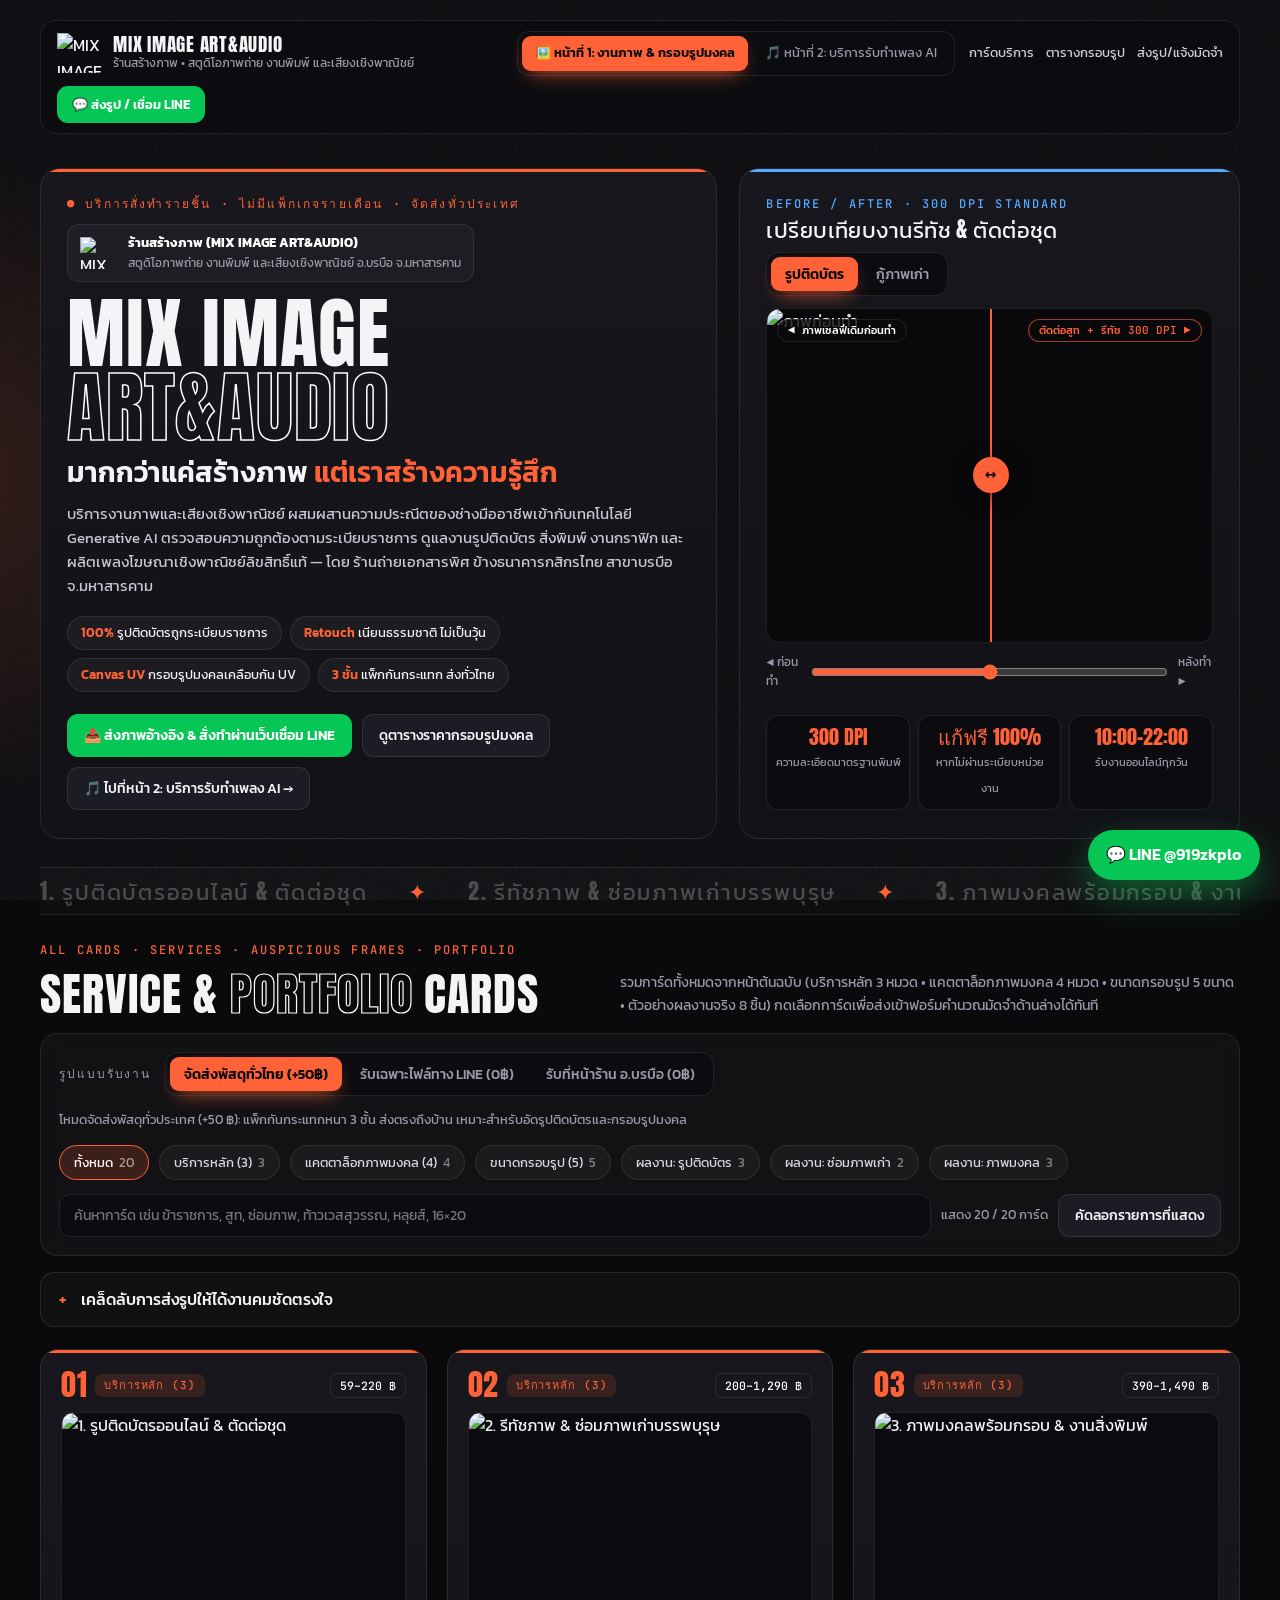
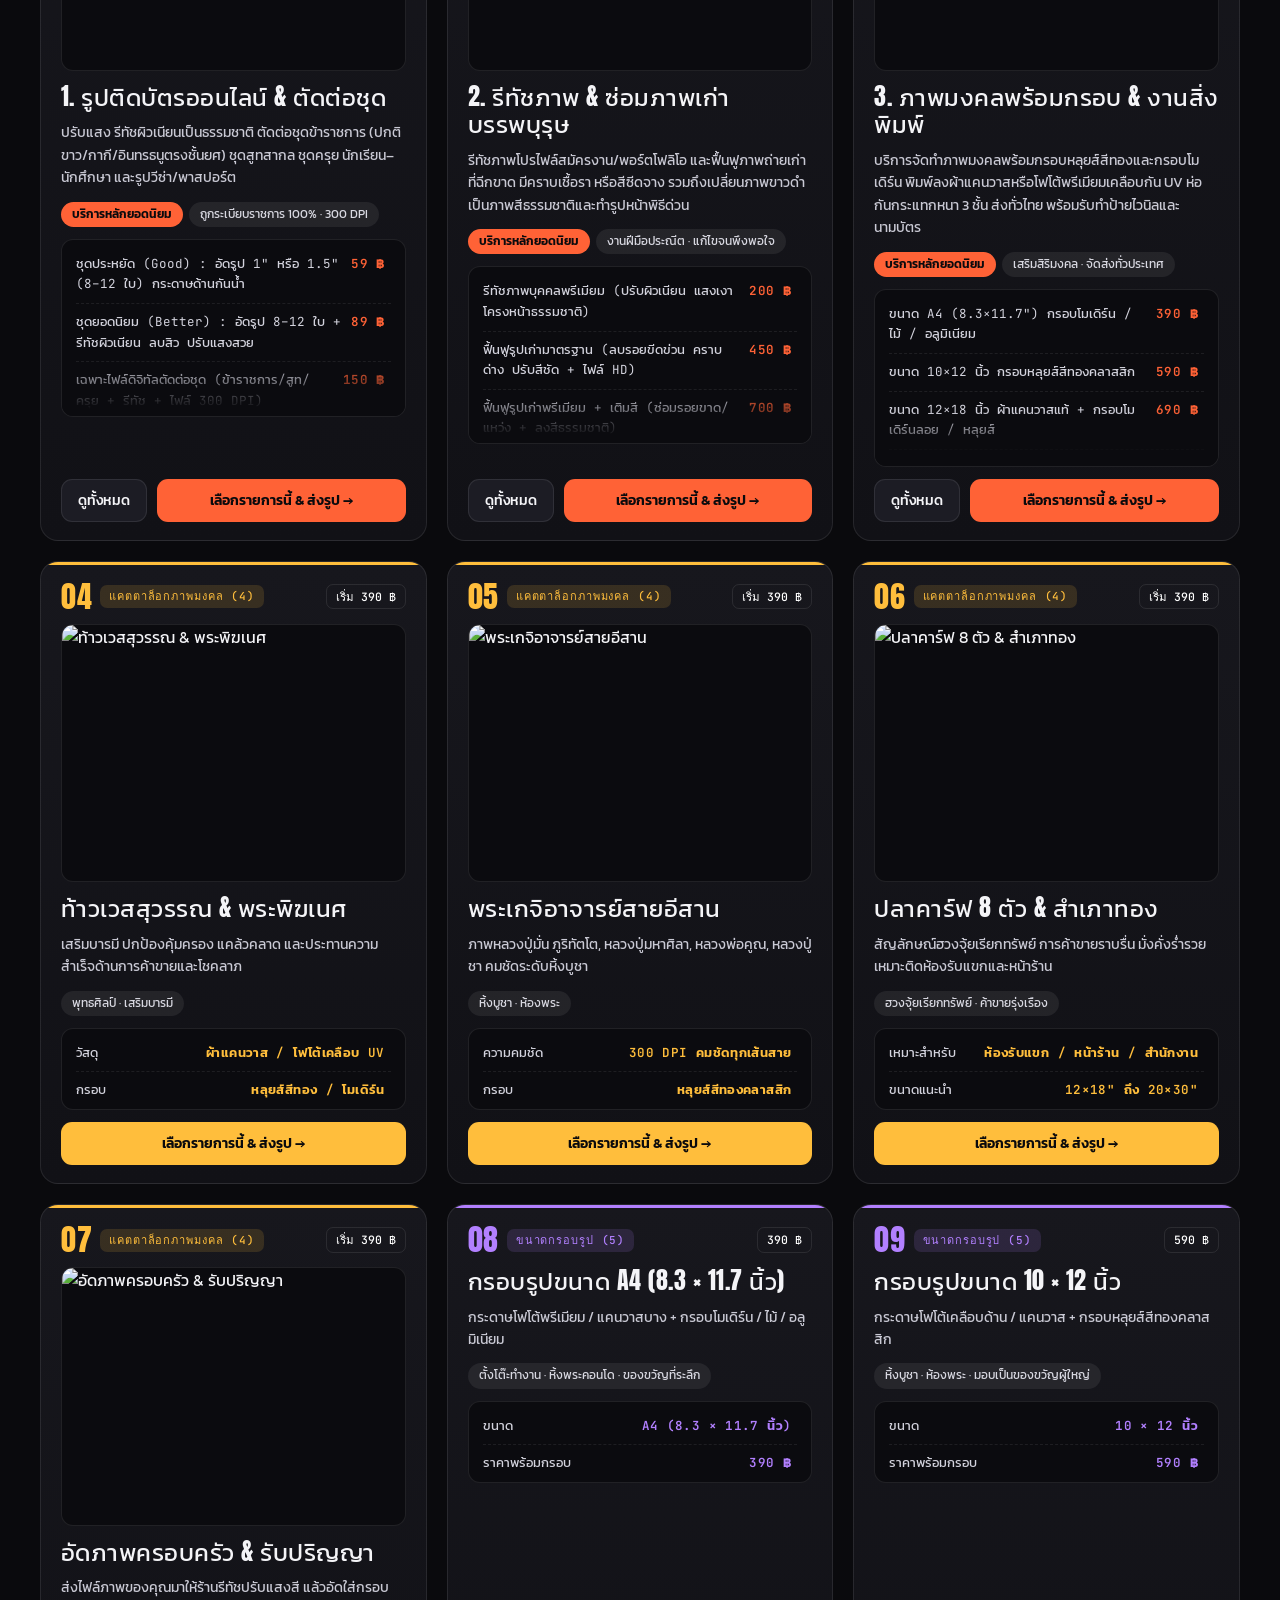
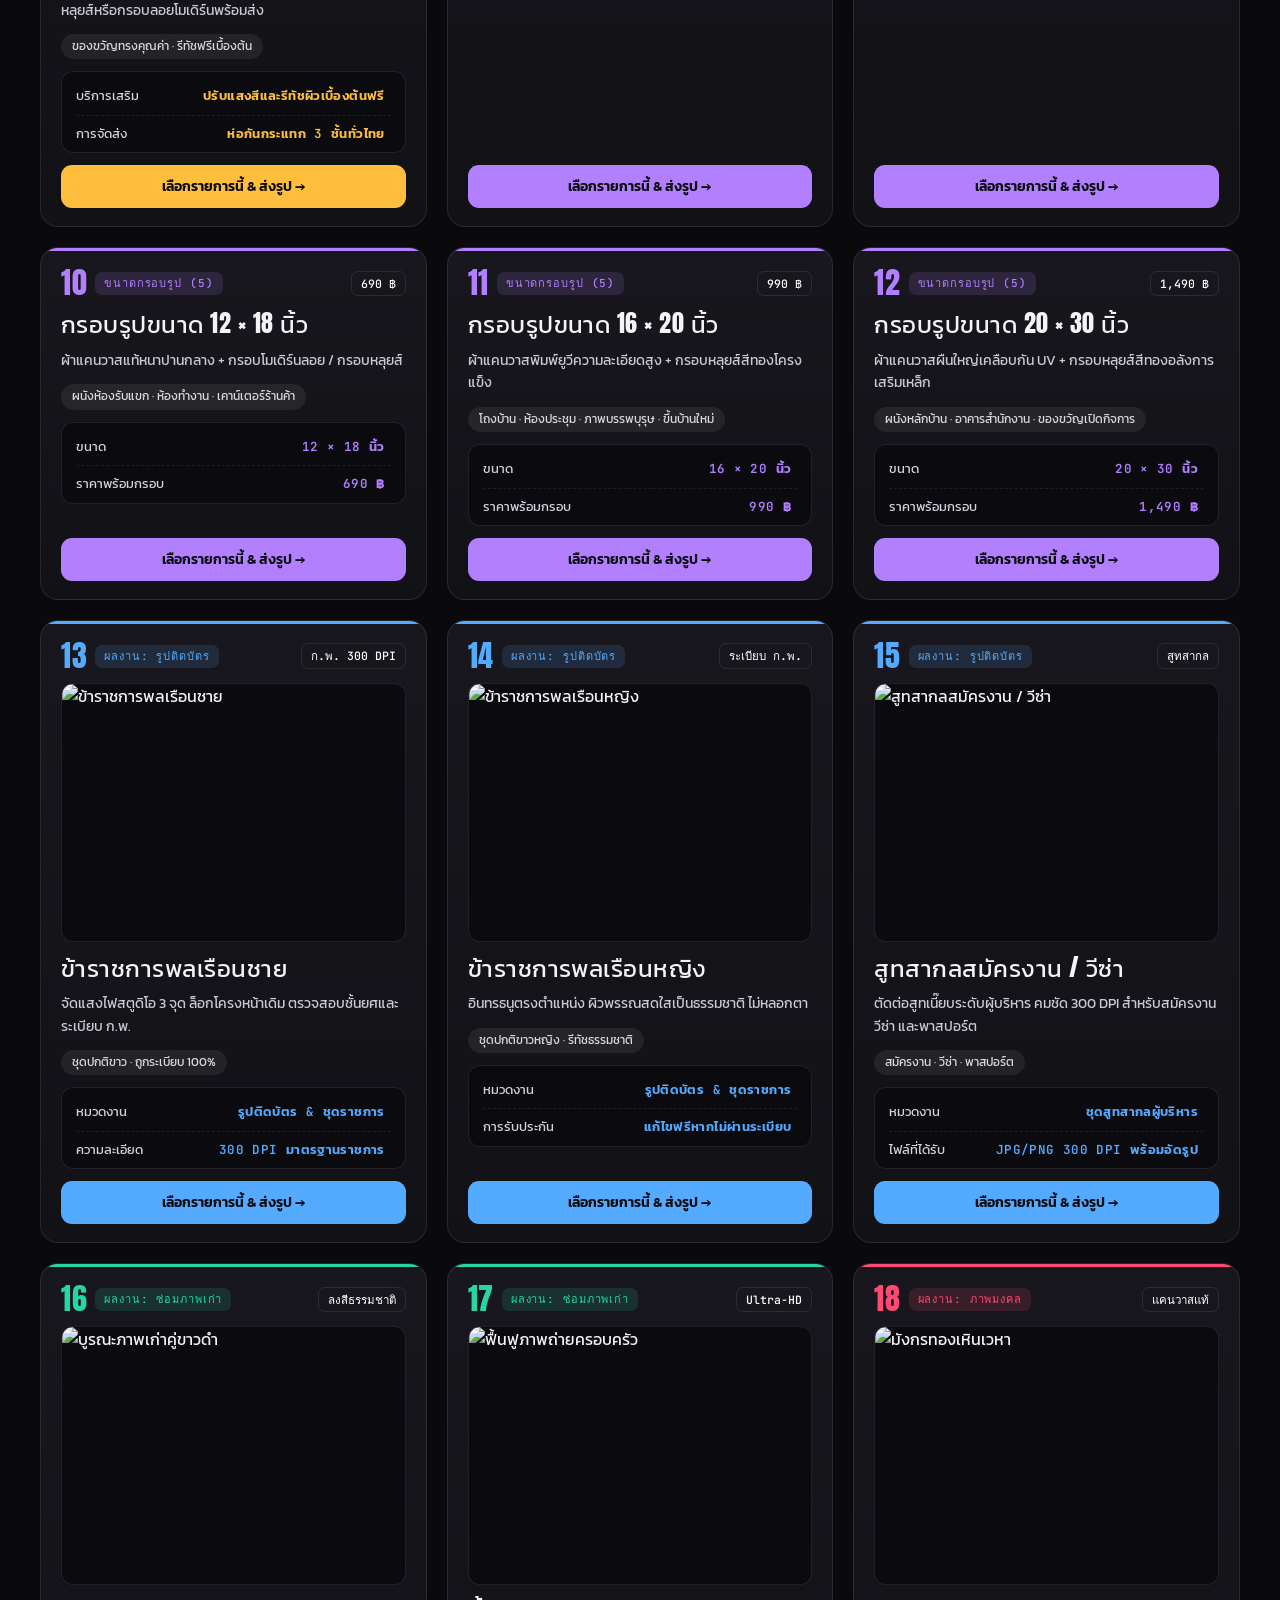
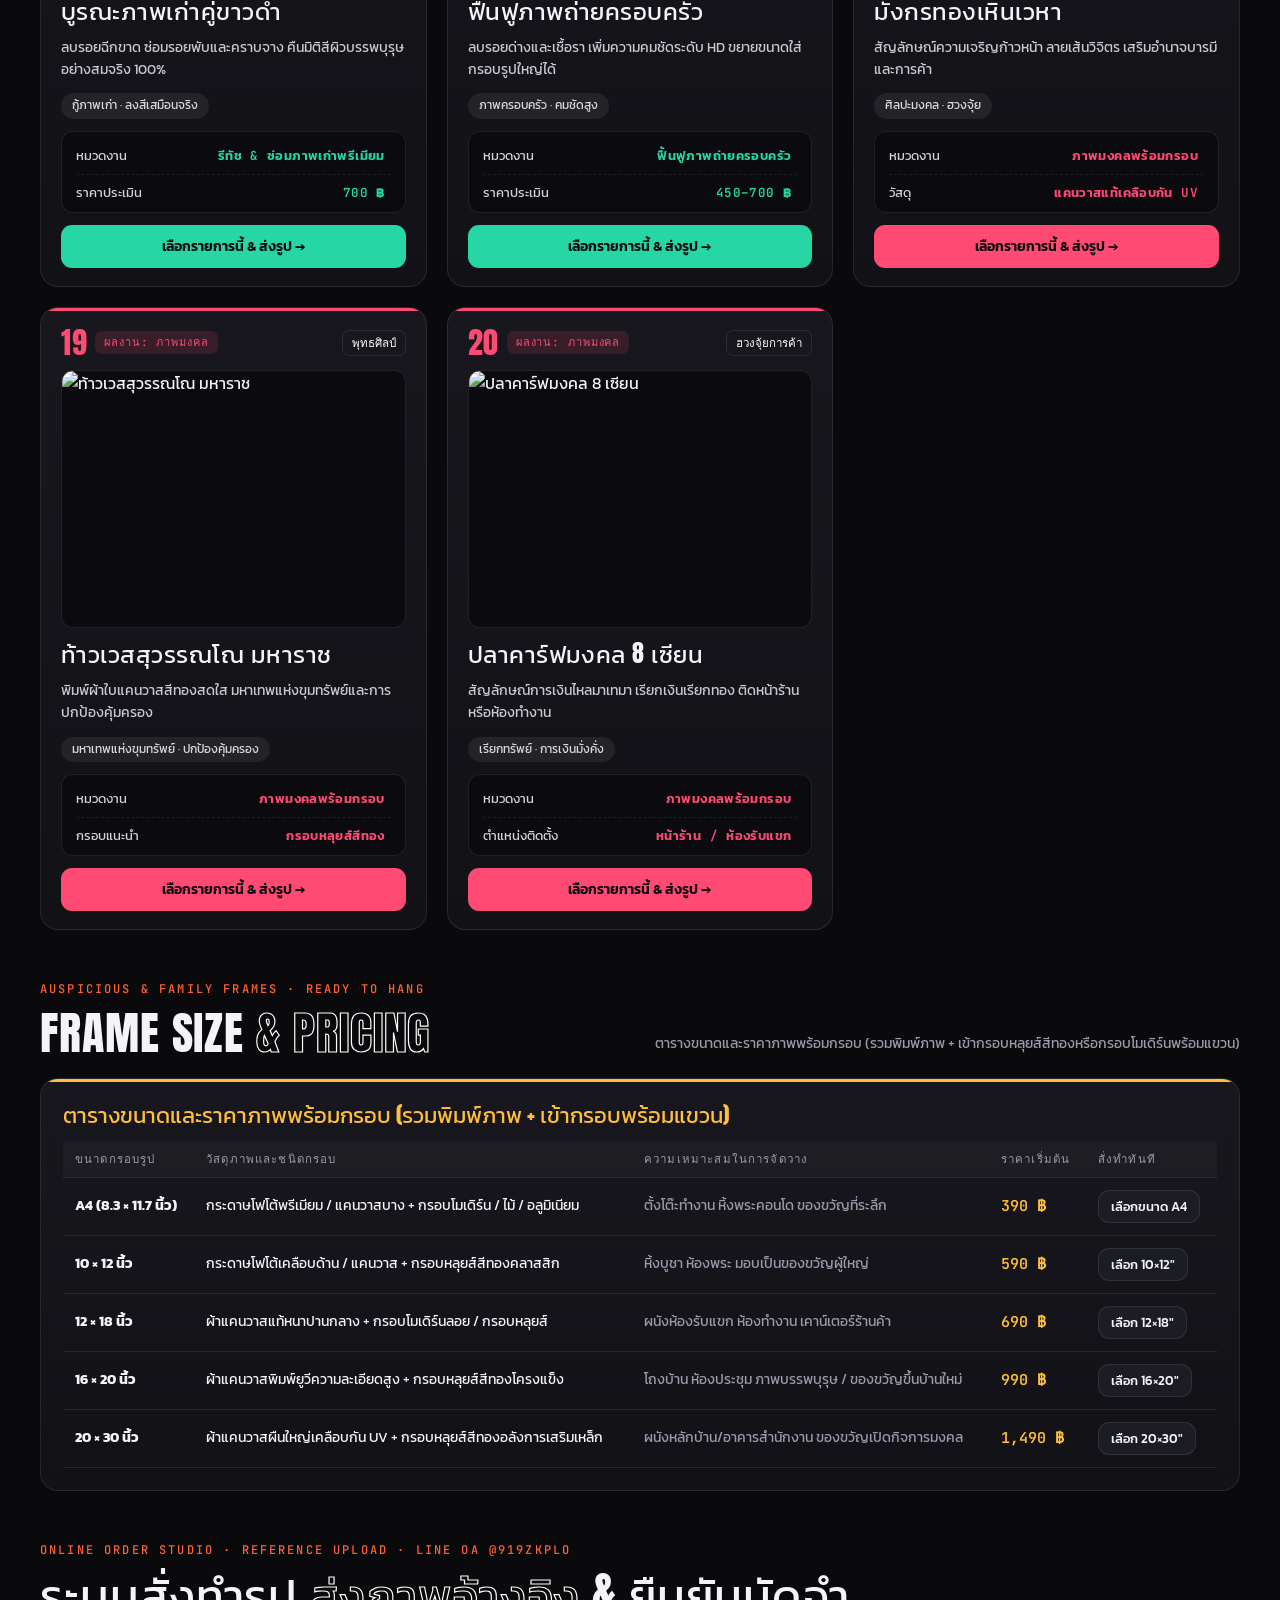
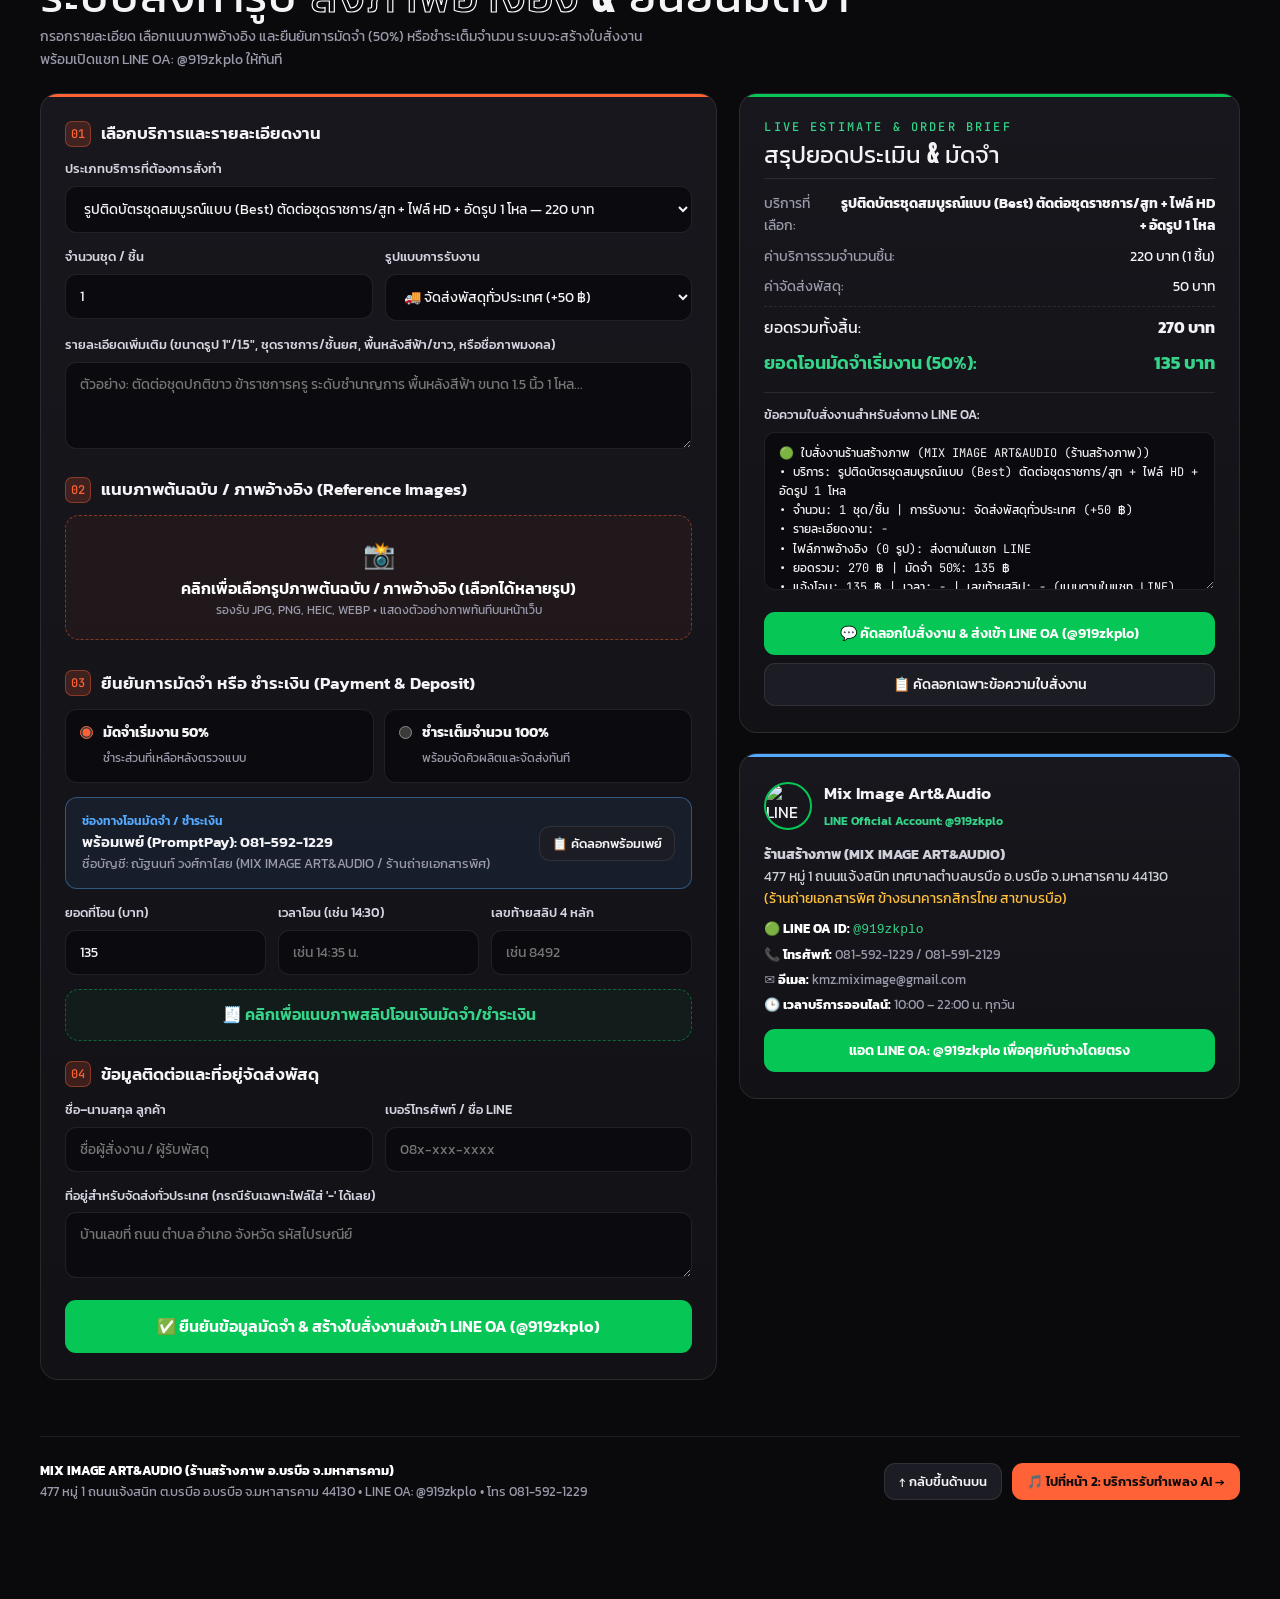
==== image.html @ b3ce89b0 "feat: deploy Street Editorial 2-page HTML (Art & Print + Audio Studio) to miximage.shop" ====
<!DOCTYPE html>
<html lang="th">
<head>
<meta charset="UTF-8">
<meta name="viewport" content="width=device-width, initial-scale=1">
<meta name="color-scheme" content="dark">
<title>MIX IMAGE ART&amp;AUDIO | หน้า 1: งานภาพ รูปติดบัตร รีทัช กรอบรูปมงคล (Street Editorial)</title>
<meta name="description" content="ร้านสร้างภาพ MIX IMAGE ART&AUDIO อ.บรบือ จ.มหาสารคาม รับทำรูปติดบัตรออนไลน์ ตัดต่อชุดข้าราชการ รีทัช ซ่อมภาพเก่า และภาพมงคลพร้อมกรอบ ส่งทั่วประเทศ">
<link rel="preconnect" href="https://fonts.googleapis.com">
<link rel="preconnect" href="https://fonts.gstatic.com" crossorigin>
<link href="https://fonts.googleapis.com/css2?family=Anton&family=JetBrains+Mono:wght@400;500&family=Kanit:wght@300;400;500;600;700&display=swap" rel="stylesheet">
<!--
  ===================================================================
  MIX IMAGE ART&AUDIO — หน้าที่ 1: งานภาพ & กรอบรูปมงคล
  โครงสร้าง: Street Editorial Card Architecture (_Street_Editorial_20_HTML_.html)
  พร้อมนำไปให้ Antigravity ปรับแต่งต่อได้ทันที:
    1. แก้สี/ธีมหลัก         -> :root CSS Variables ด้านล่าง
    2. แก้ข้อมูลร้าน/LINE OA -> const SHOP ใน <script>
    3. แก้หมวดหมู่และสีการ์ด  -> const CATS ใน <script>
    4. เพิ่ม/ลด/แก้การ์ดทั้งหมด -> const ITEMS ใน <script> (รองรับทั้งการ์ดบริการ, ภาพมงคล, ขนาดกรอบ, ผลงานจริง)
    5. แก้ตารางราคากรอบรูป   -> const FRAME_TABLE ใน <script>
  ===================================================================
-->
<style>
:root{
  --bg:#0a0a0d;
  --line:rgba(255,255,255,.09);
  --text:#f4f4f7;
  --muted:#9a9aab;
  --accent:255,98,54;
  --lineg:6,199,85;
  --gold:255,190,60;
  --cyan:84,170,255;
}
*{box-sizing:border-box;margin:0;padding:0}
[hidden]{display:none!important}
html{scroll-behavior:smooth}
body{
  font-family:'Kanit',system-ui,-apple-system,'Segoe UI',Tahoma,sans-serif;
  color:var(--text);
  line-height:1.6;
  min-height:100vh;
  background:
    radial-gradient(900px 520px at 88% -8%,rgba(150,28,62,.38),transparent 62%),
    radial-gradient(760px 520px at -8% 6%,rgba(255,98,54,.16),transparent 62%),
    var(--bg);
}
body::before{
  content:"";position:fixed;inset:0;z-index:0;pointer-events:none;opacity:.08;
  background-image:url("data:image/svg+xml;utf8,<svg xmlns='http://www.w3.org/2000/svg' width='180' height='180'><filter id='n'><feTurbulence type='fractalNoise' baseFrequency='.85' numOctaves='2' stitchTiles='stitch'/></filter><rect width='100%25' height='100%25' filter='url(%23n)'/></svg>");
}
a{color:inherit;text-decoration:none}
.wrap{position:relative;z-index:1;max-width:1240px;margin:0 auto;padding:20px 20px 96px}

/* [ANTIGRAVITY ZONE: TOP NAVIGATION] */
.nav{
  position:sticky;top:12px;z-index:40;
  display:flex;flex-wrap:wrap;align-items:center;gap:10px 14px;
  padding:10px 16px;margin-bottom:34px;
  border:1px solid var(--line);border-radius:16px;
  background:rgba(12,12,16,.84);
  -webkit-backdrop-filter:blur(14px);backdrop-filter:blur(14px);
}
.brand{display:flex;align-items:center;gap:10px;margin-right:auto}
.brand img{width:46px;height:40px;object-fit:contain}
.brand b{display:block;font:400 19px/1 'Anton',sans-serif;letter-spacing:.04em}
.brand small{display:block;font-size:11.5px;color:var(--muted)}
.tabs{display:inline-flex;flex-wrap:wrap;gap:4px;padding:4px;border:1px solid var(--line);border-radius:12px;background:#0c0c10}
.tabs a{padding:7px 13px;border-radius:9px;font-size:13px;color:var(--muted);transition:.2s}
.tabs a:hover{color:var(--text)}
.tabs a[aria-current="page"]{background:rgb(var(--accent));color:#0a0a0d;font-weight:600;box-shadow:0 8px 20px -8px rgba(var(--accent),.9)}
.nav-links{display:flex;flex-wrap:wrap;gap:12px;font-size:13px;color:#d0d0dc}
.nav-links a:hover{color:rgb(var(--accent))}

/* [ANTIGRAVITY ZONE: HERO 2-COLUMN] */
.hero-grid{display:grid;grid-template-columns:1.15fr .85fr;gap:22px;align-items:stretch}
.hero-box{
  position:relative;display:flex;flex-direction:column;justify-content:space-between;
  padding:28px 26px;border:1px solid var(--line);border-radius:20px;
  background:linear-gradient(180deg,#17171d,#111116);overflow:hidden;
}
.hero-box::before{content:"";position:absolute;inset:0 0 auto 0;height:3px;background:rgb(var(--c,var(--accent)))}
.kicker{margin-bottom:12px;font:500 12px/1.3 'JetBrains Mono',monospace;letter-spacing:.18em;text-transform:uppercase;color:rgb(var(--accent))}
.shop-chip{display:inline-flex;align-items:center;gap:10px;padding:8px 12px;margin-bottom:14px;border:1px solid var(--line);border-radius:12px;background:rgba(255,255,255,.03);width:fit-content}
.shop-chip img{width:38px;height:32px;object-fit:contain}
.shop-chip b{display:block;font-size:13px;color:#fff}
.shop-chip small{display:block;font-size:11.5px;color:var(--muted)}
h1{font-family:'Anton','Kanit',sans-serif;font-weight:400;text-transform:uppercase;letter-spacing:.01em;line-height:.96;font-size:clamp(42px,6.5vw,78px)}
h1 span{color:transparent;-webkit-text-stroke:1.5px #fff}
.sub-headline{margin-top:10px;font-size:clamp(20px,2.6vw,28px);font-weight:600;line-height:1.25}
.sub-headline em{font-style:normal;color:rgb(var(--accent))}
.lead{margin-top:12px;color:#c9c9d6;font-size:15px}
.pills{display:flex;flex-wrap:wrap;gap:8px;margin-top:18px}
.pill{padding:6px 13px;border:1px solid var(--line);border-radius:999px;background:rgba(255,255,255,.04);font-size:12.5px}
.pill b{color:rgb(var(--accent));font-weight:600}
.hero-ctas{display:flex;flex-wrap:wrap;gap:10px;margin-top:22px}

/* Before / After Interactive Slider inside Hero Right Card */
.ba-head{display:flex;justify-content:space-between;align-items:flex-start;gap:10px;flex-wrap:wrap;margin-bottom:12px}
.ba-head h2{font:400 22px/1.15 'Anton','Kanit',sans-serif;letter-spacing:.02em;text-transform:uppercase}
.ba-wrap{
  position:relative;width:100%;aspect-ratio:4/3;border-radius:14px;overflow:hidden;
  border:1px solid var(--line);background:#09090c;user-select:none;touch-action:pan-y;cursor:ew-resize;
}
.ba-layer{position:absolute;inset:0;width:100%;height:100%}
.ba-layer img{width:100%;height:100%;object-fit:cover;display:block;pointer-events:none}
.ba-after{clip-path:inset(0 0 0 50%)}
.ba-tag{
  position:absolute;top:10px;z-index:3;padding:4px 10px;border-radius:999px;
  background:rgba(10,10,13,.82);border:1px solid var(--line);
  font:500 11px/1.2 'JetBrains Mono','Kanit',sans-serif;color:#fff;
}
.ba-tag.before{left:10px}
.ba-tag.after{right:10px;border-color:rgba(var(--accent),.6);color:rgb(var(--accent))}
.ba-handle{
  position:absolute;top:0;bottom:0;left:50%;width:2px;background:rgb(var(--accent));
  z-index:4;pointer-events:none;
}
.ba-knob{
  position:absolute;top:50%;left:50%;transform:translate(-50%,-50%);
  width:36px;height:36px;border-radius:50%;background:rgb(var(--accent));color:#0a0a0d;
  display:grid;place-items:center;font-weight:700;font-size:14px;
  box-shadow:0 6px 20px rgba(0,0,0,.6);
}
.ba-range{display:flex;align-items:center;gap:10px;margin-top:10px;font-size:12px;color:var(--muted)}
.ba-range input{width:100%;accent-color:rgb(var(--accent));cursor:pointer}
.ba-stats{display:grid;grid-template-columns:repeat(3,1fr);gap:8px;margin-top:12px;text-align:center}
.ba-stat{padding:10px 8px;border:1px solid var(--line);border-radius:12px;background:#0c0c10}
.ba-stat b{display:block;font:400 20px/1.1 'Anton',sans-serif;color:rgb(var(--accent))}
.ba-stat span{font-size:11px;color:var(--muted)}

/* [ANTIGRAVITY ZONE: MARQUEE] */
.marquee{overflow:hidden;margin:28px 0;padding:12px 0;border-block:1px solid var(--line);background:rgba(255,255,255,.02)}
.track{display:flex;width:max-content;animation:slide 40s linear infinite;font:400 22px/1 'Anton','Kanit',sans-serif;letter-spacing:.08em;text-transform:uppercase;color:rgba(255,255,255,.24)}
.track span{white-space:nowrap;padding-right:40px}
.track span::after{content:"\2726";margin-left:40px;color:rgb(var(--accent))}
@keyframes slide{to{transform:translateX(-50%)}}

/* [ANTIGRAVITY ZONE: SECTION HEADERS] */
.sec{margin-top:52px;scroll-margin-top:88px}
.sec-head{display:flex;flex-wrap:wrap;align-items:flex-end;justify-content:space-between;gap:10px 20px;margin-bottom:16px}
.sec-head h2{font:400 clamp(28px,4.5vw,46px)/1 'Anton','Kanit',sans-serif;text-transform:uppercase;letter-spacing:.02em}
.sec-head h2 span{color:transparent;-webkit-text-stroke:1.2px #fff}
.sec-head p{color:var(--muted);font-size:14px;max-width:620px}

/* [ANTIGRAVITY ZONE: STREET EDITORIAL TOOLBAR & FILTERS] */
.bar{display:grid;gap:14px;padding:18px;border:1px solid var(--line);border-radius:18px;background:rgba(255,255,255,.035);-webkit-backdrop-filter:blur(10px);backdrop-filter:blur(10px)}
.row{display:flex;flex-wrap:wrap;align-items:center;gap:10px}
.lbl{margin-right:4px;font:500 12px/1 'JetBrains Mono',monospace;letter-spacing:.16em;text-transform:uppercase;color:var(--muted)}
.seg{display:inline-flex;flex-wrap:wrap;gap:4px;padding:4px;border:1px solid var(--line);border-radius:13px;background:#0c0c10}
.seg button{font:500 13.5px 'Kanit',sans-serif;color:var(--muted);background:transparent;border:0;border-radius:9px;padding:7px 14px;cursor:pointer;transition:.2s}
.seg button:hover{color:var(--text)}
.seg button[aria-pressed="true"]{background:rgb(var(--accent));color:#0a0a0d;font-weight:600;box-shadow:0 8px 20px -8px rgba(var(--accent),.9)}
.note{font-size:13px;color:var(--muted)}
.fchip{font:400 13px 'Kanit',sans-serif;color:#d9d9e2;background:rgba(255,255,255,.04);border:1px solid var(--line);border-radius:999px;padding:7px 14px;cursor:pointer;transition:.2s}
.fchip i{font-style:normal;opacity:.55;margin-left:6px}
.fchip:hover{border-color:rgba(var(--c),.7)}
.fchip[aria-pressed="true"]{background:rgba(var(--c),.18);border-color:rgb(var(--c));color:#fff}
input[type=search]{flex:1 1 220px;min-width:0;padding:10px 14px;border:1px solid var(--line);border-radius:11px;background:#0c0c10;color:var(--text);font:400 14px 'Kanit',sans-serif;outline:0}
input[type=search]:focus{border-color:rgb(var(--accent))}
.count{font-size:13px;color:var(--muted)}

/* Buttons */
.btn{display:inline-flex;align-items:center;justify-content:center;gap:6px;font:500 14px 'Kanit',sans-serif;color:var(--text);background:#1c1c24;border:1px solid var(--line);border-radius:11px;padding:10px 16px;cursor:pointer;transition:.2s}
.btn:hover{border-color:rgba(255,255,255,.3)}
.btn.primary{flex:1;background:rgb(var(--c,var(--accent)));border-color:transparent;color:#0a0a0d;font-weight:600}
.btn.primary:hover{filter:brightness(1.08);transform:translateY(-1px)}
.btn.primary.done{background:#35d489}
.btn.line{background:rgb(var(--lineg));border-color:transparent;color:#fff;font-weight:600}
.btn.line:hover{filter:brightness(1.08);transform:translateY(-1px)}
.btn:focus-visible,.fchip:focus-visible,.seg button:focus-visible{outline:2px solid #fff;outline-offset:2px}
#copyAll{margin-left:auto}

/* Tips */
.tips{margin-top:16px;border:1px solid var(--line);border-radius:14px;background:rgba(255,255,255,.03)}
.tips summary{cursor:pointer;padding:14px 18px;font-weight:500;list-style:none}
.tips summary::-webkit-details-marker{display:none}
.tips summary::before{content:"+";display:inline-block;width:22px;color:rgb(var(--accent));font-weight:600}
.tips[open] summary::before{content:"\2013"}
.tips ol{padding:0 22px 18px 44px;color:#cfcfda;font-size:14px}
.tips li{margin:4px 0}

/* [ANTIGRAVITY ZONE: STREET EDITORIAL CARDS (.grid > .card)] */
.grid{display:grid;grid-template-columns:repeat(auto-fill,minmax(min(340px,100%),1fr));gap:20px;margin-top:22px}
.card{
  position:relative;display:flex;flex-direction:column;gap:12px;
  padding:20px 20px 18px;border:1px solid var(--line);border-radius:18px;
  background:linear-gradient(180deg,#17171d,#111116);overflow:hidden;
  transition:transform .25s,border-color .25s,box-shadow .25s;
}
.card::before{content:"";position:absolute;inset:0 0 auto 0;height:3px;background:rgb(var(--c))}
.card:hover{transform:translateY(-3px);border-color:rgba(var(--c),.55);box-shadow:0 18px 44px -22px rgba(var(--c),.75)}
.top{display:flex;align-items:center;flex-wrap:wrap;gap:8px}
.num{font:400 30px/1 'Anton',sans-serif;letter-spacing:.02em;color:rgb(var(--c))}
.tag{padding:6px 9px;border-radius:7px;background:rgba(var(--c),.14);color:rgb(var(--c));font:500 11px/1 'JetBrains Mono',monospace;letter-spacing:.08em;text-transform:uppercase}
.ratio{margin-left:auto;padding:6px 9px;border:1px solid var(--line);border-radius:7px;color:#fff;font:500 11.5px/1 'JetBrains Mono',monospace}
.thumb{position:relative;aspect-ratio:4/3;border-radius:12px;overflow:hidden;border:1px solid var(--line);background:#0b0b0f;cursor:zoom-in}
.thumb img{width:100%;height:100%;object-fit:cover;display:block;transition:transform .35s}
.card:hover .thumb img{transform:scale(1.04)}
.card h3{font:400 24px/1.15 'Anton','Kanit',sans-serif;letter-spacing:.02em;text-transform:uppercase}
.th{font-size:14px;color:#c9c9d4}
.meta{display:flex;flex-wrap:wrap;gap:6px}
.meta span{padding:3px 11px;border-radius:999px;background:rgba(255,255,255,.07);color:#d9d9e2;font-size:12px}
.meta span.sample{background:rgb(var(--c));color:#0a0a0d;font-weight:600}
.prompt{
  position:relative;max-height:178px;overflow:hidden;padding:14px 14px 8px;
  border:1px solid var(--line);border-radius:12px;background:#0b0b0f;color:#d3d3dd;
  font:400 12.5px/1.65 'JetBrains Mono','Kanit',monospace;transition:max-height .35s ease;
}
.prompt::after{content:"";position:absolute;left:0;right:0;bottom:0;height:56px;background:linear-gradient(to bottom,transparent,#0b0b0f 88%);pointer-events:none;transition:opacity .25s}
.prompt.open,.prompt.short{max-height:1500px}
.prompt.open::after,.prompt.short::after{opacity:0;display:none}
.ln{display:flex;justify-content:space-between;gap:10px;margin-bottom:8px;padding-bottom:8px;border-bottom:1px dashed rgba(255,255,255,.08);word-break:break-word}
.ln:last-child{border-bottom:0;margin-bottom:0;padding-bottom:0}
.ln b{margin-right:6px;font-weight:600;letter-spacing:.03em;color:rgb(var(--c));white-space:nowrap}
.actions{display:flex;gap:10px;margin-top:auto}

/* [ANTIGRAVITY ZONE: FRAME SIZE TABLE] */
.table-card{
  margin-top:22px;padding:22px;border:1px solid var(--line);border-radius:18px;
  background:linear-gradient(180deg,#17171d,#111116);overflow-x:auto;position:relative;
}
.table-card::before{content:"";position:absolute;inset:0 0 auto 0;height:3px;background:rgb(var(--gold))}
.table-card h3{font:400 22px/1.2 'Anton','Kanit',sans-serif;margin-bottom:14px;color:rgb(var(--gold))}
table.ftable{width:100%;border-collapse:collapse;font-size:13.5px;min-width:640px}
.ftable th,.ftable td{padding:12px 12px;text-align:left;border-bottom:1px solid var(--line)}
.ftable th{font:500 11.5px/1 'JetBrains Mono',monospace;text-transform:uppercase;letter-spacing:.1em;color:var(--muted);background:rgba(255,255,255,.03)}
.ftable td.price{font:600 15px 'JetBrains Mono',monospace;color:rgb(var(--gold));white-space:nowrap}

/* [ANTIGRAVITY ZONE: INTERACTIVE ORDER STUDIO & DEPOSIT CALCULATOR] */
.order-grid{display:grid;grid-template-columns:1.15fr .85fr;gap:22px;align-items:start;margin-top:22px}
.form-card{
  position:relative;padding:26px 24px;border:1px solid var(--line);border-radius:18px;
  background:linear-gradient(180deg,#17171d,#111116);overflow:hidden;
}
.form-card::before{content:"";position:absolute;inset:0 0 auto 0;height:3px;background:rgb(var(--c,var(--accent)))}
.step-title{display:flex;align-items:center;gap:10px;font-size:17px;font-weight:600;margin:20px 0 12px}
.step-title:first-child{margin-top:0}
.step-num{
  width:26px;height:26px;border-radius:7px;background:rgba(var(--accent),.18);
  color:rgb(var(--accent));font:500 12px/1 'JetBrains Mono',monospace;
  display:inline-grid;place-items:center;border:1px solid rgba(var(--accent),.4);
}
.fgroup{margin-bottom:14px}
.flabel{display:block;font-size:13px;color:#d5d5e2;margin-bottom:6px;font-weight:500}
.finput{
  width:100%;padding:11px 14px;border:1px solid var(--line);border-radius:11px;
  background:#0b0b0f;color:var(--text);font:400 14px 'Kanit',sans-serif;outline:0;
}
.finput:focus{border-color:rgb(var(--accent))}
.fgrid-2{display:grid;grid-template-columns:1fr 1fr;gap:12px}
.fgrid-3{display:grid;grid-template-columns:1fr 1fr 1fr;gap:12px}
.dropzone{
  display:block;padding:18px;text-align:center;border:1.5px dashed rgba(var(--accent),.45);
  border-radius:14px;background:rgba(var(--accent),.05);cursor:pointer;transition:.2s;
}
.dropzone:hover{border-color:rgb(var(--accent));background:rgba(var(--accent),.1)}
.preview-list{display:grid;grid-template-columns:repeat(auto-fill,minmax(96px,1fr));gap:10px;margin-top:10px}
.pitem{padding:6px;border:1px solid var(--line);border-radius:10px;background:#0b0b0f;font-size:11px;color:var(--muted);text-align:center}
.pitem img{width:100%;aspect-ratio:1;object-fit:cover;border-radius:6px;margin-bottom:4px}
.pay-toggle{display:grid;grid-template-columns:1fr 1fr;gap:10px;margin-bottom:14px}
.pay-opt{
  display:flex;align-items:flex-start;gap:10px;padding:12px 14px;border:1px solid var(--line);
  border-radius:12px;background:#0b0b0f;cursor:pointer;
}
.pay-opt input{margin-top:4px;accent-color:rgb(var(--accent))}
.pp-box{
  display:flex;justify-content:space-between;align-items:center;flex-wrap:wrap;gap:10px;
  padding:14px 16px;margin-bottom:14px;border:1px solid rgba(var(--cyan),.4);
  border-radius:12px;background:rgba(var(--cyan),.08);
}
.sum-rows{display:grid;gap:8px;padding:14px 0;margin:12px 0;border-block:1px solid var(--line);font-size:14px}
.sum-row{display:flex;justify-content:space-between;gap:10px}
.sum-row.total{font-size:16px;padding-top:8px;border-top:1px dashed var(--line)}
.sum-row.paynow{font-size:18px;color:#35d489;font-weight:600}
.oa-head{display:flex;align-items:center;gap:12px;margin-bottom:12px}
.oa-head img{width:48px;height:48px;border-radius:50%;border:2px solid rgb(var(--lineg));object-fit:cover}

.empty{margin-top:40px;text-align:center;color:var(--muted)}
.foot{margin-top:56px;padding-top:24px;border-top:1px solid var(--line);display:flex;flex-wrap:wrap;justify-content:space-between;gap:14px;color:var(--muted);font-size:13px}
.toast{position:fixed;left:50%;bottom:28px;z-index:80;max-width:calc(100% - 32px);padding:12px 22px;border-radius:999px;background:#fff;color:#0a0a0d;font-weight:500;font-size:14px;box-shadow:0 14px 40px rgba(0,0,0,.55);opacity:0;pointer-events:none;transform:translate(-50%,20px);transition:.3s}
.toast.show{opacity:1;transform:translate(-50%,0)}
.fab{position:fixed;right:20px;bottom:20px;z-index:50;padding:12px 18px;border-radius:999px;background:rgb(var(--lineg));color:#fff;font-weight:600;box-shadow:0 14px 34px rgba(var(--lineg),.4)}
.lightbox{position:fixed;inset:0;z-index:90;display:grid;place-items:center;padding:24px;background:rgba(0,0,0,.88)}
.lightbox img{max-width:min(980px,100%);max-height:80vh;border-radius:14px;border:1px solid var(--line)}
.lightbox p{margin-top:12px;text-align:center;color:#ddd;font-size:14px}
.lightbox button{position:absolute;top:18px;right:18px}

@media (max-width:960px){.hero-grid,.order-grid{grid-template-columns:1fr}.nav-links{display:none}}
@media (max-width:560px){.wrap{padding:14px 14px 90px}.card,.hero-box,.form-card{padding:18px 16px}.fgrid-2,.fgrid-3,.pay-toggle{grid-template-columns:1fr}#copyAll{margin-left:0;width:100%}}
@media (prefers-reduced-motion:reduce){.track{animation:none}html{scroll-behavior:auto}}
</style>
</head>
<body>
<div class="wrap">

  <!-- ================= TOP STICKY NAVIGATION ================= -->
  <nav class="nav" aria-label="เมนูหลัก">
    <a class="brand" href="#top">
      <img id="brandLogo" src="" alt="MIX IMAGE ART&amp;AUDIO">
      <span>
        <b>MIX IMAGE ART&amp;AUDIO</b>
        <small>ร้านสร้างภาพ • สตูดิโอภาพถ่าย งานพิมพ์ และเสียงเชิงพาณิชย์</small>
      </span>
    </a>
    <div class="tabs" role="navigation" aria-label="สลับหน้าบริการ">
      <a href="miximage-art-street.html" aria-current="page">🖼️ หน้าที่ 1: งานภาพ &amp; กรอบรูปมงคล</a>
      <a href="miximage-audio-street.html">🎵 หน้าที่ 2: บริการรับทำเพลง AI</a>
    </div>
    <div class="nav-links">
      <a href="#catalog">การ์ดบริการ</a>
      <a href="#frame-table">ตารางกรอบรูป</a>
      <a href="#order-studio">ส่งรูป/แจ้งมัดจำ</a>
    </div>
    <a class="btn line" href="#order-studio" style="padding:8px 14px;font-size:13px">💬 ส่งรูป / เชื่อม LINE</a>
  </nav>

  <!-- ================= HERO SECTION (2 COLUMNS) ================= -->
  <header class="hero-grid" id="top">
    <!-- Left Hero Card -->
    <div class="hero-box" style="--c:255,98,54">
      <div>
        <div class="kicker">● บริการสั่งทำรายชิ้น · ไม่มีแพ็กเกจรายเดือน · จัดส่งทั่วประเทศ</div>
        <div class="shop-chip">
          <img id="heroLogo" src="" alt="MIX IMAGE Logo">
          <div>
            <b>ร้านสร้างภาพ (MIX IMAGE ART&amp;AUDIO)</b>
            <small>สตูดิโอภาพถ่าย งานพิมพ์ และเสียงเชิงพาณิชย์ อ.บรบือ จ.มหาสารคาม</small>
          </div>
        </div>
        <h1>Mix Image <span>Art&amp;Audio</span></h1>
        <p class="sub-headline">มากกว่าแค่สร้างภาพ <em>แต่เราสร้างความรู้สึก</em></p>
        <p class="lead">บริการงานภาพและเสียงเชิงพาณิชย์ ผสมผสานความประณีตของช่างมืออาชีพเข้ากับเทคโนโลยี Generative AI ตรวจสอบความถูกต้องตามระเบียบราชการ ดูแลงานรูปติดบัตร สิ่งพิมพ์ งานกราฟิก และผลิตเพลงโฆษณาเชิงพาณิชย์ลิขสิทธิ์แท้ — โดย ร้านถ่ายเอกสารพิศ ข้างธนาคารกสิกรไทย สาขาบรบือ จ.มหาสารคาม</p>
        <div class="pills">
          <span class="pill"><b>100%</b> รูปติดบัตรถูกระเบียบราชการ</span>
          <span class="pill"><b>Retouch</b> เนียนธรรมชาติ ไม่เป็นวุ้น</span>
          <span class="pill"><b>Canvas UV</b> กรอบรูปมงคลเคลือบกัน UV</span>
          <span class="pill"><b>3 ชั้น</b> แพ็กกันกระแทก ส่งทั่วไทย</span>
        </div>
      </div>
      <div class="hero-ctas">
        <a href="#order-studio" class="btn line">📤 ส่งภาพอ้างอิง &amp; สั่งทำผ่านเว็บเชื่อม LINE</a>
        <a href="#frame-table" class="btn">ดูตารางราคากรอบรูปมงคล</a>
        <a href="miximage-audio-street.html" class="btn">🎵 ไปที่หน้า 2: บริการรับทำเพลง AI →</a>
      </div>
    </div>

    <!-- Right Hero Card: Interactive Before / After Slider -->
    <div class="hero-box" style="--c:84,170,255">
      <div>
        <div class="ba-head">
          <div>
            <div class="kicker" style="margin-bottom:4px;color:rgb(var(--cyan))">Before / After · 300 DPI Standard</div>
            <h2 id="baTitle">เปรียบเทียบงานรีทัช &amp; ตัดต่อชุด</h2>
          </div>
          <div class="seg" id="baSwitch">
            <button type="button" data-case="1" aria-pressed="true">รูปติดบัตร</button>
            <button type="button" data-case="2" aria-pressed="false">กู้ภาพเก่า</button>
          </div>
        </div>

        <div class="ba-wrap" id="baContainer" title="ลากซ้าย-ขวาเพื่อเปรียบเทียบภาพ">
          <div class="ba-layer">
            <img id="baBeforeImg" src="" alt="ภาพก่อนทำ">
            <span class="ba-tag before" id="baBeforeLbl">◀ ภาพเซลฟี่เดิมก่อนทำ</span>
          </div>
          <div class="ba-layer ba-after" id="baAfterLayer">
            <img id="baAfterImg" src="" alt="ภาพหลังทำ">
            <span class="ba-tag after" id="baAfterLbl">ตัดต่อสูท + รีทัช 300 DPI ▶</span>
          </div>
          <div class="ba-handle" id="baHandle"><div class="ba-knob">↔</div></div>
        </div>

        <div class="ba-range">
          <span>◀ ก่อนทำ</span>
          <input type="range" id="baSlider" min="0" max="100" value="50" aria-label="สไลเดอร์เปรียบเทียบภาพก่อนและหลัง">
          <span>หลังทำ ▶</span>
        </div>
      </div>

      <div class="ba-stats">
        <div class="ba-stat"><b>300 DPI</b><span>ความละเอียดมาตรฐานพิมพ์</span></div>
        <div class="ba-stat"><b>แก้ฟรี 100%</b><span>หากไม่ผ่านระเบียบหน่วยงาน</span></div>
        <div class="ba-stat"><b>10:00–22:00</b><span>รับงานออนไลน์ทุกวัน</span></div>
      </div>
    </div>
  </header>

  <!-- ================= MARQUEE ================= -->
  <div class="marquee" aria-hidden="true"><div class="track" id="track"></div></div>

  <!-- ================= STREET EDITORIAL TOOLBAR & ALL 20 CARDS ================= -->
  <section class="sec" id="catalog" style="margin-top:0">
    <div class="sec-head">
      <div>
        <div class="kicker">All Cards · Services · Auspicious Frames · Portfolio</div>
        <h2>Service &amp; <span>Portfolio</span> Cards</h2>
      </div>
      <p>รวมการ์ดทั้งหมดจากหน้าต้นฉบับ (บริการหลัก 3 หมวด • แคตตาล็อกภาพมงคล 4 หมวด • ขนาดกรอบรูป 5 ขนาด • ตัวอย่างผลงานจริง 8 ชิ้น) กดเลือกการ์ดเพื่อส่งเข้าฟอร์มคำนวณมัดจำด้านล่างได้ทันที</p>
    </div>

    <div class="bar" aria-label="ตัวเลือกการกรองการ์ด">
      <div class="row">
        <span class="lbl">รูปแบบรับงาน</span>
        <div class="seg" id="modes">
          <button type="button" data-mode="ship" aria-pressed="true">จัดส่งพัสดุทั่วไทย (+50฿)</button>
          <button type="button" data-mode="line" aria-pressed="false">รับเฉพาะไฟล์ทาง LINE (0฿)</button>
          <button type="button" data-mode="store" aria-pressed="false">รับที่หน้าร้าน อ.บรบือ (0฿)</button>
        </div>
      </div>
      <p class="note" id="modeNote"></p>
      <div class="row" id="filters"></div>
      <div class="row">
        <input id="q" type="search" placeholder="ค้นหาการ์ด เช่น ข้าราชการ, สูท, ซ่อมภาพ, ท้าวเวสสุวรรณ, หลุยส์, 16×20" aria-label="ค้นหาการ์ด">
        <span class="count" id="count"></span>
        <button class="btn" id="copyAll" type="button">คัดลอกรายการที่แสดง</button>
      </div>
    </div>

    <details class="tips">
      <summary>เคล็ดลับการส่งรูปให้ได้งานคมชัดตรงใจ</summary>
      <ol>
        <li>รูปติดบัตรออนไลน์: ถ่ายหน้าตรงในที่แสงสว่างสม่ำเสมอ มองตรงกล้อง ไม่สวมแว่นดำหรือหมวก</li>
        <li>ตัดต่อชุดข้าราชการ: ระบุสังกัด กระทรวง ระดับชั้นยศ และสีพื้นหลัง (ฟ้า/ขาว) ในช่องรายละเอียด</li>
        <li>ซ่อมภาพเก่าบรรพบุรุษ: ถ่ายจากมุมตรงไม่สะท้อนแสงแฟลช หรือสแกนความละเอียดสูงส่งทาง LINE</li>
        <li>ภาพมงคลพร้อมกรอบ: เลือกขนาดกรอบจากการ์ดหรือตารางด้านล่าง แพ็กกันกระแทก 3 ชั้นรับประกันเสียหายระหว่างขนส่ง</li>
      </ol>
    </details>

    <main class="grid" id="grid"></main>
    <p class="empty" id="empty" hidden>ไม่พบการ์ดที่ตรงกับคำค้นหา ลองเปลี่ยนคำหรือเลือกหมวด "ทั้งหมด"</p>
  </section>

  <!-- ================= FRAME SIZE TABLE SECTION ================= -->
  <section class="sec" id="frame-table">
    <div class="sec-head">
      <div>
        <div class="kicker">Auspicious &amp; Family Frames · Ready To Hang</div>
        <h2>Frame Size <span>&amp; Pricing</span></h2>
      </div>
      <p>ตารางขนาดและราคาภาพพร้อมกรอบ (รวมพิมพ์ภาพ + เข้ากรอบหลุยส์สีทองหรือกรอบโมเดิร์นพร้อมแขวน)</p>
    </div>
    <div class="table-card">
      <h3>ตารางขนาดและราคาภาพพร้อมกรอบ (รวมพิมพ์ภาพ + เข้ากรอบพร้อมแขวน)</h3>
      <table class="ftable">
        <thead>
          <tr>
            <th>ขนาดกรอบรูป</th>
            <th>วัสดุภาพและชนิดกรอบ</th>
            <th>ความเหมาะสมในการจัดวาง</th>
            <th>ราคาเริ่มต้น</th>
            <th>สั่งทำทันที</th>
          </tr>
        </thead>
        <tbody id="frameTableBody"></tbody>
      </table>
    </div>
  </section>

  <!-- ================= INTERACTIVE ORDER STUDIO & DEPOSIT CALCULATOR ================= -->
  <section class="sec" id="order-studio">
    <div class="sec-head">
      <div>
        <div class="kicker">Online Order Studio · Reference Upload · LINE OA @919zkplo</div>
        <h2>ระบบสั่งทำรูป <span>ส่งภาพอ้างอิง</span> &amp; ยืนยันมัดจำ</h2>
      </div>
      <p>กรอกรายละเอียด เลือกแนบภาพอ้างอิง และยืนยันการมัดจำ (50%) หรือชำระเต็มจำนวน ระบบจะสร้างใบสั่งงานพร้อมเปิดแชท LINE OA: @919zkplo ให้ทันที</p>
    </div>

    <div class="order-grid">
      <!-- Left: 4-Step Order Form -->
      <div class="form-card" style="--c:255,98,54">
        <form id="artOrderForm">
          <div class="step-title"><span class="step-num">01</span> เลือกบริการและรายละเอียดงาน</div>
          <div class="fgroup">
            <label class="flabel" for="serviceSelect">ประเภทบริการที่ต้องการสั่งทำ</label>
            <select class="finput" id="serviceSelect">
              <optgroup label="หมวดที่ 1: รูปติดบัตรออนไลน์ &amp; ตัดต่อชุด">
                <option value="59" data-name="รูปติดบัตรชุดประหยัด (Good) อัดรูป 8-12 ใบ">รูปติดบัตรชุดประหยัด (Good) อัดรูป 8–12 ใบ — 59 บาท</option>
                <option value="89" data-name="รูปติดบัตรชุดยอดนิยม (Better) รีทัชผิวเนียน + อัดรูป 8-12 ใบ">รูปติดบัตรชุดยอดนิยม (Better) รีทัชผิวเนียน + อัดรูป 8–12 ใบ — 89 บาท</option>
                <option value="150" data-name="รูปติดบัตรตัดต่อชุดข้าราชการ/สูท/ครุย (รับเฉพาะไฟล์ 300 DPI)">รูปติดบัตรตัดต่อชุดข้าราชการ/สูท/ครุย (เฉพาะไฟล์ดิจิทัล 300 DPI) — 150 บาท</option>
                <option value="220" data-name="รูปติดบัตรชุดสมบูรณ์แบบ (Best) ตัดต่อชุดราชการ/สูท + ไฟล์ HD + อัดรูป 1 โหล" selected>รูปติดบัตรชุดสมบูรณ์แบบ (Best) ตัดต่อชุดราชการ/สูท + ไฟล์ HD + อัดรูป 1 โหล — 220 บาท</option>
              </optgroup>
              <optgroup label="หมวดที่ 2: รีทัชภาพ &amp; ซ่อมภาพเก่าบรรพบุรุษ">
                <option value="200" data-name="รีทัชภาพบุคคลพรีเมียม / โปรไฟล์สมัครงาน">รีทัชภาพบุคคลพรีเมียม / โปรไฟล์สมัครงาน — 200 บาท</option>
                <option value="450" data-name="ฟื้นฟูรูปเก่ามาตรฐาน (ลบรอยขีดข่วน ปรับความคมชัด + ไฟล์ HD)">ฟื้นฟูรูปเก่ามาตรฐาน (ลบรอยขีดข่วน ปรับความคมชัด + ไฟล์ HD) — 450 บาท</option>
                <option value="700" data-name="ฟื้นฟูรูปเก่าพรีเมียม + ลงสีธรรมชาติ">ฟื้นฟูรูปเก่าพรีเมียม (ซ่อมรอยฉีกขาด + ลงสีธรรมชาติ) — 700 บาท</option>
                <option value="1290" data-name="แพ็กเกจรูปหน้าพิธีศพด่วน 24 ชม. + กรอบหลุยส์ 16x20 นิ้ว">แพ็กเกจรูปหน้าพิธีศพด่วน 24 ชม. + กรอบหลุยส์ 16×20 นิ้ว — 1,290 บาท</option>
              </optgroup>
              <optgroup label="หมวดที่ 3: ภาพมงคลพร้อมกรอบรูป (ส่งทั่วประเทศ)">
                <option value="390" data-name="ภาพมงคล/ภาพครอบครัวพร้อมกรอบ ขนาด A4">ภาพมงคล/ภาพครอบครัวพร้อมกรอบ ขนาด A4 (8.3×11.7") — 390 บาท</option>
                <option value="590" data-name="ภาพมงคลพร้อมกรอบหลุยส์สีทอง ขนาด 10x12 นิ้ว">ภาพมงคลพร้อมกรอบหลุยส์สีทอง ขนาด 10×12 นิ้ว — 590 บาท</option>
                <option value="690" data-name="ภาพมงคลพร้อมกรอบ ขนาด 12x18 นิ้ว (ผ้าแคนวาสแท้)">ภาพมงคลพร้อมกรอบ ขนาด 12×18 นิ้ว (ผ้าแคนวาสแท้) — 690 บาท</option>
                <option value="990" data-name="ภาพมงคลพร้อมกรอบหลุยส์ ขนาด 16x20 นิ้ว (แคนวาสพิมพ์ UV)">ภาพมงคลพร้อมกรอบหลุยส์ ขนาด 16×20 นิ้ว (แคนวาสพิมพ์ UV) — 990 บาท</option>
                <option value="1490" data-name="ภาพมงคลพร้อมกรอบหลุยส์ใหญ่ ขนาด 20x30 นิ้ว (เสริมโครงเหล็ก)">ภาพมงคลพร้อมกรอบหลุยส์ใหญ่ ขนาด 20×30 นิ้ว (เสริมโครงเหล็ก) — 1,490 บาท</option>
              </optgroup>
              <optgroup label="หมวดที่ 4: ออกแบบกราฟิก &amp; สิ่งพิมพ์">
                <option value="500" data-name="ออกแบบนามบัตร 2 หน้า (ไฟล์พร้อมพิมพ์)">ออกแบบนามบัตร 2 หน้า (ไฟล์พร้อมพิมพ์) — 500 บาท</option>
                <option value="800" data-name="ออกแบบป้ายไวนิลหน้าร้าน/หน่วยงาน">ออกแบบป้ายไวนิลหน้าร้าน/หน่วยงาน — 800 บาท</option>
              </optgroup>
            </select>
          </div>

          <div class="fgrid-2">
            <div class="fgroup">
              <label class="flabel" for="orderQty">จำนวนชุด / ชิ้น</label>
              <input type="number" id="orderQty" class="finput" min="1" max="50" value="1">
            </div>
            <div class="fgroup">
              <label class="flabel" for="deliveryMethod">รูปแบบการรับงาน</label>
              <select id="deliveryMethod" class="finput">
                <option value="50" data-label="จัดส่งพัสดุทั่วประเทศ (+50 ฿)">🚚 จัดส่งพัสดุทั่วประเทศ (+50 ฿)</option>
                <option value="0" data-label="รับเฉพาะไฟล์ดิจิทัลทาง LINE (ฟรีค่าส่ง)">📲 รับเฉพาะไฟล์ดิจิทัลทาง LINE (ฟรีค่าส่ง)</option>
                <option value="0" data-label="รับที่หน้าร้าน อ.บรบือ ข้าง ธ.กสิกรไทย (0 ฿)">🏪 รับที่หน้าร้าน อ.บรบือ จ.มหาสารคาม (0 ฿)</option>
              </select>
            </div>
          </div>

          <div class="fgroup">
            <label class="flabel" for="jobSpec">รายละเอียดเพิ่มเติม (ขนาดรูป 1"/1.5", ชุดราชการ/ชั้นยศ, พื้นหลังสีฟ้า/ขาว, หรือชื่อภาพมงคล)</label>
            <textarea id="jobSpec" class="finput" rows="3" placeholder="ตัวอย่าง: ตัดต่อชุดปกติขาว ข้าราชการครู ระดับชำนาญการ พื้นหลังสีฟ้า ขนาด 1.5 นิ้ว 1 โหล..."></textarea>
          </div>

          <div class="step-title"><span class="step-num">02</span> แนบภาพต้นฉบับ / ภาพอ้างอิง (Reference Images)</div>
          <label class="dropzone" for="refImageInput">
            <div style="font-size:26px">📸</div>
            <div style="font-weight:600;color:#fff">คลิกเพื่อเลือกรูปภาพต้นฉบับ / ภาพอ้างอิง (เลือกได้หลายรูป)</div>
            <div style="font-size:12px;color:var(--muted)">รองรับ JPG, PNG, HEIC, WEBP • แสดงตัวอย่างภาพทันทีบนหน้าเว็บ</div>
            <input type="file" id="refImageInput" accept="image/*" multiple hidden>
          </label>
          <div id="refPreviewGrid" class="preview-list"></div>

          <div class="step-title"><span class="step-num">03</span> ยืนยันการมัดจำ หรือ ชำระเงิน (Payment &amp; Deposit)</div>
          <div class="pay-toggle">
            <label class="pay-opt">
              <input type="radio" name="payOption" value="deposit50" checked>
              <div><b style="display:block;font-size:14px">มัดจำเริ่มงาน 50%</b><span style="font-size:12px;color:var(--muted)">ชำระส่วนที่เหลือหลังตรวจแบบ</span></div>
            </label>
            <label class="pay-opt">
              <input type="radio" name="payOption" value="full100">
              <div><b style="display:block;font-size:14px">ชำระเต็มจำนวน 100%</b><span style="font-size:12px;color:var(--muted)">พร้อมจัดคิวผลิตและจัดส่งทันที</span></div>
            </label>
          </div>

          <div class="pp-box">
            <div>
              <div style="font-size:11.5px;color:rgb(var(--cyan));font-weight:600">ช่องทางโอนมัดจำ / ชำระเงิน</div>
              <div style="font-size:15px;font-weight:600">พร้อมเพย์ (PromptPay): <span id="ppNum">081-592-1229</span></div>
              <div style="font-size:12.5px;color:var(--muted)">ชื่อบัญชี: ณัฐนนท์ วงศ์กาไสย (MIX IMAGE ART&amp;AUDIO / ร้านถ่ายเอกสารพิศ)</div>
            </div>
            <button type="button" class="btn" id="copyPpBtn" style="padding:7px 12px;font-size:12.5px">📋 คัดลอกพร้อมเพย์</button>
          </div>

          <div class="fgrid-3">
            <div class="fgroup">
              <label class="flabel" for="paidAmount">ยอดที่โอน (บาท)</label>
              <input type="number" id="paidAmount" class="finput" required>
            </div>
            <div class="fgroup">
              <label class="flabel" for="paidTime">เวลาโอน (เช่น 14:30)</label>
              <input type="text" id="paidTime" class="finput" placeholder="เช่น 14:35 น.">
            </div>
            <div class="fgroup">
              <label class="flabel" for="slipLast4">เลขท้ายสลิป 4 หลัก</label>
              <input type="text" id="slipLast4" class="finput" maxlength="6" placeholder="เช่น 8492">
            </div>
          </div>

          <div class="fgroup">
            <label class="dropzone" for="slipInput" style="padding:12px;border-color:rgba(var(--lineg),.45);background:rgba(var(--lineg),.05)">
              <span style="font-weight:600;color:#35d489">🧾 คลิกเพื่อแนบภาพสลิปโอนเงินมัดจำ/ชำระเงิน</span>
              <input type="file" id="slipInput" accept="image/*" hidden>
            </label>
            <div id="slipPreviewBox" style="margin-top:6px;font-size:12.5px;color:#35d489"></div>
          </div>

          <div class="step-title"><span class="step-num">04</span> ข้อมูลติดต่อและที่อยู่จัดส่งพัสดุ</div>
          <div class="fgrid-2">
            <div class="fgroup">
              <label class="flabel" for="custName">ชื่อ–นามสกุล ลูกค้า</label>
              <input type="text" id="custName" class="finput" placeholder="ชื่อผู้สั่งงาน / ผู้รับพัสดุ" required>
            </div>
            <div class="fgroup">
              <label class="flabel" for="custPhone">เบอร์โทรศัพท์ / ชื่อ LINE</label>
              <input type="text" id="custPhone" class="finput" placeholder="08x-xxx-xxxx" required>
            </div>
          </div>
          <div class="fgroup">
            <label class="flabel" for="custAddress">ที่อยู่สำหรับจัดส่งทั่วประเทศ (กรณีรับเฉพาะไฟล์ใส่ '-' ได้เลย)</label>
            <textarea id="custAddress" class="finput" rows="2" placeholder="บ้านเลขที่ ถนน ตำบล อำเภอ จังหวัด รหัสไปรษณีย์"></textarea>
          </div>

          <button type="submit" class="btn line" style="width:100%;padding:14px;font-size:15.5px">
            ✅ ยืนยันข้อมูลมัดจำ &amp; สร้างใบสั่งงานส่งเข้า LINE OA (@919zkplo)
          </button>
        </form>
      </div>

      <!-- Right: Live Summary + Direct LINE OA Card -->
      <div style="display:grid;gap:20px;position:sticky;top:88px">
        <div class="form-card" style="--c:6,199,85">
          <div class="kicker" style="color:#35d489;margin-bottom:4px">Live Estimate &amp; Order Brief</div>
          <h3 style="font:400 24px/1.1 'Anton','Kanit',sans-serif">สรุปยอดประเมิน &amp; มัดจำ</h3>
          <div class="sum-rows">
            <div class="sum-row"><span style="color:var(--muted)">บริการที่เลือก:</span><strong id="summaryServiceName" style="text-align:right">รูปติดบัตรชุดสมบูรณ์แบบ (Best)</strong></div>
            <div class="sum-row"><span style="color:var(--muted)">ค่าบริการรวมจำนวนชิ้น:</span><span id="summaryBaseCost">220 บาท</span></div>
            <div class="sum-row"><span style="color:var(--muted)">ค่าจัดส่งพัสดุ:</span><span id="summaryShippingCost">50 บาท</span></div>
            <div class="sum-row total"><span>ยอดรวมทั้งสิ้น:</span><strong id="summaryTotalCost">270 บาท</strong></div>
            <div class="sum-row paynow"><span id="summaryPayTypeLabel">ยอดโอนมัดจำเริ่มงาน (50%):</span><strong id="summaryPayNow">135 บาท</strong></div>
          </div>
          <div class="fgroup">
            <label class="flabel" for="generatedOrderText">ข้อความใบสั่งงานสำหรับส่งทาง LINE OA:</label>
            <textarea id="generatedOrderText" class="finput" rows="7" readonly style="font:400 12px/1.6 'JetBrains Mono','Kanit',monospace"></textarea>
          </div>
          <div style="display:grid;gap:8px">
            <button type="button" class="btn line" id="sendOrderLineBtn">💬 คัดลอกใบสั่งงาน &amp; ส่งเข้า LINE OA (@919zkplo)</button>
            <button type="button" class="btn" id="copyOrderTextBtn">📋 คัดลอกเฉพาะข้อความใบสั่งงาน</button>
          </div>
        </div>

        <div class="form-card" style="--c:84,170,255">
          <div class="oa-head">
            <img id="oaAvatar" src="" alt="LINE Official Avatar">
            <div>
              <h3 style="font-size:17px;font-weight:600">Mix Image Art&amp;Audio</h3>
              <span style="font-size:12px;color:#35d489;font-weight:600">LINE Official Account: @919zkplo</span>
            </div>
          </div>
          <p style="font-size:13.5px;color:#cfcfda;margin-bottom:10px">
            <b>ร้านสร้างภาพ (MIX IMAGE ART&amp;AUDIO)</b><br>
            477 หมู่ 1 ถนนแจ้งสนิท เทศบาลตำบลบรบือ อ.บรบือ จ.มหาสารคาม 44130<br>
            <span style="color:rgb(var(--gold))">(ร้านถ่ายเอกสารพิศ ข้างธนาคารกสิกรไทย สาขาบรบือ)</span>
          </p>
          <div style="font-size:13px;color:var(--muted);display:grid;gap:4px;margin-bottom:14px">
            <div>🟢 <b style="color:#fff">LINE OA ID:</b> <code style="color:#35d489">@919zkplo</code></div>
            <div>📞 <b style="color:#fff">โทรศัพท์:</b> 081-592-1229 / 081-591-2129</div>
            <div>✉️ <b style="color:#fff">อีเมล:</b> kmz.miximage@gmail.com</div>
            <div>🕒 <b style="color:#fff">เวลาบริการออนไลน์:</b> 10:00 – 22:00 น. ทุกวัน</div>
          </div>
          <a id="oaDirectLink" href="https://line.me/R/ti/p/@919zkplo" target="_blank" rel="noopener" class="btn line" style="width:100%">
            แอด LINE OA: @919zkplo เพื่อคุยกับช่างโดยตรง
          </a>
        </div>
      </div>
    </div>
  </section>

  <!-- ================= FOOTER ================= -->
  <footer class="foot">
    <div>
      <b style="color:#fff">MIX IMAGE ART&amp;AUDIO (ร้านสร้างภาพ อ.บรบือ จ.มหาสารคาม)</b><br>
      477 หมู่ 1 ถนนแจ้งสนิท ต.บรบือ อ.บรบือ จ.มหาสารคาม 44130 • LINE OA: @919zkplo • โทร 081-592-1229
    </div>
    <div style="display:flex;gap:10px;align-items:center">
      <a href="#top" class="btn" style="padding:8px 14px;font-size:13px">↑ กลับขึ้นด้านบน</a>
      <a href="miximage-audio-street.html" class="btn primary" style="padding:8px 14px;font-size:13px;flex:initial">🎵 ไปที่หน้า 2: บริการรับทำเพลง AI →</a>
    </div>
  </footer>
</div>

<a class="fab" href="https://line.me/R/ti/p/@919zkplo" target="_blank" rel="noopener">💬 LINE @919zkplo</a>
<div class="lightbox" id="lightbox" hidden>
  <button class="btn" type="button" id="lbClose">ปิด ✕</button>
  <div><img id="lbImg" src="" alt=""><p id="lbCap"></p></div>
</div>
<div class="toast" id="toast" role="status" aria-live="polite"></div>

<script>
(() => {
  'use strict';

  /* ===================================================================
     [ANTIGRAVITY DATA ZONE 1: ข้อมูลร้าน & LINE OA]
     =================================================================== */
  const SHOP = {
    name: 'MIX IMAGE ART&AUDIO (ร้านสร้างภาพ)',
    lineId: '@919zkplo',
    lineAdd: 'https://line.me/R/ti/p/@919zkplo',
    lineMsg: 'https://line.me/R/oaMessage/@919zkplo/?',
    avatar: 'https://profile.line-scdn.net/0hv3pOMmfGKRxNNjWtHfFWS3FzJ3E6GC9UNVAzLWxidys3BG1Nc1Blcj9lcS03VDtCdgUyc280dX9g',
    promptpay: '0815921229',
    assetBase: 'https://miximage.shop/' // เปลี่ยนเป็น '' หากวางไฟล์คู่กับโฟลเดอร์ assets/
  };

  /* ===================================================================
     [ANTIGRAVITY DATA ZONE 2: หมวดหมู่การ์ด & สี RGB ประจำหมวด]
     =================================================================== */
  const CATS = {
    service:    { name: 'บริการหลัก (3)',       rgb: '255,98,54' },
    auspicious: { name: 'แคตตาล็อกภาพมงคล (4)', rgb: '255,190,60' },
    frame:      { name: 'ขนาดกรอบรูป (5)',      rgb: '178,128,255' },
    idphoto:    { name: 'ผลงาน: รูปติดบัตร',     rgb: '84,170,255' },
    retouch:    { name: 'ผลงาน: ซ่อมภาพเก่า',    rgb: '38,214,164' },
    work:       { name: 'ผลงาน: ภาพมงคล',       rgb: '255,74,116' }
  };

  const NOTES = {
    ship:  'โหมดจัดส่งพัสดุทั่วประเทศ (+50 ฿): แพ็กกันกระแทกหนา 3 ชั้น ส่งตรงถึงบ้าน เหมาะสำหรับอัดรูปติดบัตรและกรอบรูปมงคล',
    line:  'โหมดรับเฉพาะไฟล์ทาง LINE (ฟรีค่าส่ง): ส่งไฟล์ดิจิทัลความละเอียดสูง 300 DPI ทางแชท LINE หรืออีเมลทันทีที่งานเสร็จ',
    store: 'โหมดรับที่หน้าร้าน อ.บรบือ (ฟรีค่าส่ง): แวะรับงานได้ที่ร้านถ่ายเอกสารพิศ ข้างธนาคารกสิกรไทย สาขาบรบือ จ.มหาสารคาม'
  };

  /* ===================================================================
     [ANTIGRAVITY DATA ZONE 3: การ์ดทั้งหมด 20 การ์ด ตามต้นฉบับ]
     =================================================================== */
  const ITEMS = [
    /* --- บริการหลัก 3 การ์ด --- */
    {
      id: 1, cat: 'service', ratio: '59–220 ฿', sample: true, selectPrice: 220,
      en: '1. รูปติดบัตรออนไลน์ & ตัดต่อชุด',
      th: 'ปรับแสง รีทัชผิวเนียนเป็นธรรมชาติ ตัดต่อชุดข้าราชการ (ปกติขาว/กากี/อินทรธนูตรงชั้นยศ) ชุดสูทสากล ชุดครุย นักเรียน–นักศึกษา และรูปวีซ่า/พาสปอร์ต',
      mood: 'ถูกระเบียบราชการ 100% · 300 DPI',
      img: 'assets/work/id-sample-thai-civil-man.webp',
      lines: [
        ['ชุดประหยัด (Good) : อัดรูป 1" หรือ 1.5" (8–12 ใบ) กระดาษด้านกันน้ำ', '59 ฿'],
        ['ชุดยอดนิยม (Better) : อัดรูป 8–12 ใบ + รีทัชผิวเนียน ลบสิว ปรับแสงสวย', '89 ฿'],
        ['เฉพาะไฟล์ดิจิทัลตัดต่อชุด (ข้าราชการ/สูท/ครุย + รีทัช + ไฟล์ 300 DPI)', '150 ฿'],
        ['ชุดสมบูรณ์แบบ (Best) : ตัดต่อชุดข้าราชการ/สูท + ไฟล์ HD + อัดรูป 1 โหล', '220 ฿']
      ]
    },
    {
      id: 2, cat: 'service', ratio: '200–1,290 ฿', sample: true, selectPrice: 450,
      en: '2. รีทัชภาพ & ซ่อมภาพเก่าบรรพบุรุษ',
      th: 'รีทัชภาพโปรไฟล์สมัครงาน/พอร์ตโฟลิโอ และฟื้นฟูภาพถ่ายเก่าที่ฉีกขาด มีคราบเชื้อรา หรือสีซีดจาง รวมถึงเปลี่ยนภาพขาวดำเป็นภาพสีธรรมชาติและทำรูปหน้าพิธีด่วน',
      mood: 'งานฝีมือประณีต · แก้ไขจนพึงพอใจ',
      img: 'assets/work/zip-restore-family.webp',
      lines: [
        ['รีทัชภาพบุคคลพรีเมียม (ปรับผิวเนียน แสงเงา โครงหน้าธรรมชาติ)', '200 ฿'],
        ['ฟื้นฟูรูปเก่ามาตรฐาน (ลบรอยขีดข่วน คราบด่าง ปรับสีชัด + ไฟล์ HD)', '450 ฿'],
        ['ฟื้นฟูรูปเก่าพรีเมียม + เติมสี (ซ่อมรอยขาด/แหว่ง + ลงสีธรรมชาติ)', '700 ฿'],
        ['รูปหน้าพิธีศพด่วน 24 ชม. (รีทัชสง่างาม + ไฟล์ + อัด 16×20" กรอบหลุยส์)', '1,290 ฿']
      ]
    },
    {
      id: 3, cat: 'service', ratio: '390–1,490 ฿', sample: true, selectPrice: 590,
      en: '3. ภาพมงคลพร้อมกรอบ & งานสิ่งพิมพ์',
      th: 'บริการจัดทำภาพมงคลพร้อมกรอบหลุยส์สีทองและกรอบโมเดิร์น พิมพ์ลงผ้าแคนวาสหรือโฟโต้พรีเมียมเคลือบกัน UV ห่อกันกระแทกหนา 3 ชั้น ส่งทั่วไทย พร้อมรับทำป้ายไวนิลและนามบัตร',
      mood: 'เสริมสิริมงคล · จัดส่งทั่วประเทศ',
      img: 'assets/work/zip-auspicious-frame-01.webp',
      lines: [
        ['ขนาด A4 (8.3×11.7") กรอบโมเดิร์น / ไม้ / อลูมิเนียม', '390 ฿'],
        ['ขนาด 10×12 นิ้ว กรอบหลุยส์สีทองคลาสสิก', '590 ฿'],
        ['ขนาด 12×18 นิ้ว ผ้าแคนวาสแท้ + กรอบโมเดิร์นลอย / หลุยส์', '690 ฿'],
        ['ขนาด 16×20 นิ้ว / 20×30 นิ้ว แคนวาสพิมพ์ UV + กรอบหลุยส์ใหญ่', '990 / 1,490 ฿']
      ]
    },

    /* --- แคตตาล็อกภาพมงคล 4 การ์ด --- */
    {
      id: 4, cat: 'auspicious', ratio: 'เริ่ม 390 ฿', selectPrice: 590,
      en: 'ท้าวเวสสุวรรณ & พระพิฆเนศ',
      th: 'เสริมบารมี ปกป้องคุ้มครอง แคล้วคลาด และประทานความสำเร็จด้านการค้าขายและโชคลาภ',
      mood: 'พุทธศิลป์ · เสริมบารมี',
      img: 'assets/work/auspicious-sacred-g5-1.webp',
      lines: [['วัสดุ', 'ผ้าแคนวาส / โฟโต้เคลือบ UV'], ['กรอบ', 'หลุยส์สีทอง / โมเดิร์น']]
    },
    {
      id: 5, cat: 'auspicious', ratio: 'เริ่ม 390 ฿', selectPrice: 590,
      en: 'พระเกจิอาจารย์สายอีสาน',
      th: 'ภาพหลวงปู่มั่น ภูริทัตโต, หลวงปู่มหาศิลา, หลวงพ่อคูณ, หลวงปู่ชา คมชัดระดับหิ้งบูชา',
      mood: 'หิ้งบูชา · ห้องพระ',
      img: 'assets/work/auspicious-dragon-g5-1.webp',
      lines: [['ความคมชัด', '300 DPI คมชัดทุกเส้นสาย'], ['กรอบ', 'หลุยส์สีทองคลาสสิก']]
    },
    {
      id: 6, cat: 'auspicious', ratio: 'เริ่ม 390 ฿', selectPrice: 690,
      en: 'ปลาคาร์ฟ 8 ตัว & สำเภาทอง',
      th: 'สัญลักษณ์ฮวงจุ้ยเรียกทรัพย์ การค้าขายราบรื่น มั่งคั่งร่ำรวย เหมาะติดห้องรับแขกและหน้าร้าน',
      mood: 'ฮวงจุ้ยเรียกทรัพย์ · ค้าขายรุ่งเรือง',
      img: 'assets/work/auspicious-koi-g5-1.webp',
      lines: [['เหมาะสำหรับ', 'ห้องรับแขก / หน้าร้าน / สำนักงาน'], ['ขนาดแนะนำ', '12×18" ถึง 20×30"']]
    },
    {
      id: 7, cat: 'auspicious', ratio: 'เริ่ม 390 ฿', selectPrice: 590,
      en: 'อัดภาพครอบครัว & รับปริญญา',
      th: 'ส่งไฟล์ภาพของคุณมาให้ร้านรีทัชปรับแสงสี แล้วอัดใส่กรอบหลุยส์หรือกรอบลอยโมเดิร์นพร้อมส่ง',
      mood: 'ของขวัญทรงคุณค่า · รีทัชฟรีเบื้องต้น',
      img: 'assets/work/wedding-sunset-veil.webp',
      lines: [['บริการเสริม', 'ปรับแสงสีและรีทัชผิวเบื้องต้นฟรี'], ['การจัดส่ง', 'ห่อกันกระแทก 3 ชั้นทั่วไทย']]
    },

    /* --- ขนาดกรอบรูป 5 การ์ด --- */
    {
      id: 8, cat: 'frame', ratio: '390 ฿', selectPrice: 390,
      en: 'กรอบรูปขนาด A4 (8.3 × 11.7 นิ้ว)',
      th: 'กระดาษโฟโต้พรีเมียม / แคนวาสบาง + กรอบโมเดิร์น / ไม้ / อลูมิเนียม',
      mood: 'ตั้งโต๊ะทำงาน · หิ้งพระคอนโด · ของขวัญที่ระลึก',
      lines: [['ขนาด', 'A4 (8.3 × 11.7 นิ้ว)'], ['ราคาพร้อมกรอบ', '390 ฿']]
    },
    {
      id: 9, cat: 'frame', ratio: '590 ฿', selectPrice: 590,
      en: 'กรอบรูปขนาด 10 × 12 นิ้ว',
      th: 'กระดาษโฟโต้เคลือบด้าน / แคนวาส + กรอบหลุยส์สีทองคลาสสิก',
      mood: 'หิ้งบูชา · ห้องพระ · มอบเป็นของขวัญผู้ใหญ่',
      lines: [['ขนาด', '10 × 12 นิ้ว'], ['ราคาพร้อมกรอบ', '590 ฿']]
    },
    {
      id: 10, cat: 'frame', ratio: '690 ฿', selectPrice: 690,
      en: 'กรอบรูปขนาด 12 × 18 นิ้ว',
      th: 'ผ้าแคนวาสแท้หนาปานกลาง + กรอบโมเดิร์นลอย / กรอบหลุยส์',
      mood: 'ผนังห้องรับแขก · ห้องทำงาน · เคาน์เตอร์ร้านค้า',
      lines: [['ขนาด', '12 × 18 นิ้ว'], ['ราคาพร้อมกรอบ', '690 ฿']]
    },
    {
      id: 11, cat: 'frame', ratio: '990 ฿', selectPrice: 990,
      en: 'กรอบรูปขนาด 16 × 20 นิ้ว',
      th: 'ผ้าแคนวาสพิมพ์ยูวีความละเอียดสูง + กรอบหลุยส์สีทองโครงแข็ง',
      mood: 'โถงบ้าน · ห้องประชุม · ภาพบรรพบุรุษ · ขึ้นบ้านใหม่',
      lines: [['ขนาด', '16 × 20 นิ้ว'], ['ราคาพร้อมกรอบ', '990 ฿']]
    },
    {
      id: 12, cat: 'frame', ratio: '1,490 ฿', selectPrice: 1490,
      en: 'กรอบรูปขนาด 20 × 30 นิ้ว',
      th: 'ผ้าแคนวาสผืนใหญ่เคลือบกัน UV + กรอบหลุยส์สีทองอลังการเสริมเหล็ก',
      mood: 'ผนังหลักบ้าน · อาคารสำนักงาน · ของขวัญเปิดกิจการ',
      lines: [['ขนาด', '20 × 30 นิ้ว'], ['ราคาพร้อมกรอบ', '1,490 ฿']]
    },

    /* --- ตัวอย่างผลงานจริง 8 การ์ด --- */
    {
      id: 13, cat: 'idphoto', ratio: 'ก.พ. 300 DPI', selectPrice: 220,
      en: 'ข้าราชการพลเรือนชาย',
      th: 'จัดแสงไฟสตูดิโอ 3 จุด ล็อกโครงหน้าเดิม ตรวจสอบชั้นยศและระเบียบ ก.พ.',
      mood: 'ชุดปกติขาว · ถูกระเบียบ 100%',
      img: 'assets/work/id-sample-thai-civil-man.webp',
      lines: [['หมวดงาน', 'รูปติดบัตร & ชุดราชการ'], ['ความละเอียด', '300 DPI มาตรฐานราชการ']]
    },
    {
      id: 14, cat: 'idphoto', ratio: 'ระเบียบ ก.พ.', selectPrice: 220,
      en: 'ข้าราชการพลเรือนหญิง',
      th: 'อินทรธนูตรงตำแหน่ง ผิวพรรณสดใสเป็นธรรมชาติ ไม่หลอกตา',
      mood: 'ชุดปกติขาวหญิง · รีทัชธรรมชาติ',
      img: 'assets/work/id-sample-thai-civil-woman.webp',
      lines: [['หมวดงาน', 'รูปติดบัตร & ชุดราชการ'], ['การรับประกัน', 'แก้ไขฟรีหากไม่ผ่านระเบียบ']]
    },
    {
      id: 15, cat: 'idphoto', ratio: 'สูทสากล', selectPrice: 150,
      en: 'สูทสากลสมัครงาน / วีซ่า',
      th: 'ตัดต่อสูทเนี๊ยบระดับผู้บริหาร คมชัด 300 DPI สำหรับสมัครงาน วีซ่า และพาสปอร์ต',
      mood: 'สมัครงาน · วีซ่า · พาสปอร์ต',
      img: 'assets/work/id-sample-thai-woman-suit.webp',
      lines: [['หมวดงาน', 'ชุดสูทสากลผู้บริหาร'], ['ไฟล์ที่ได้รับ', 'JPG/PNG 300 DPI พร้อมอัดรูป']]
    },
    {
      id: 16, cat: 'retouch', ratio: 'ลงสีธรรมชาติ', selectPrice: 700,
      en: 'บูรณะภาพเก่าคู่ขาวดำ',
      th: 'ลบรอยฉีกขาด ซ่อมรอยพับและคราบจาง คืนมิติสีผิวบรรพบุรุษอย่างสมจริง 100%',
      mood: 'กู้ภาพเก่า · ลงสีเสมือนจริง',
      img: 'assets/work/zip-restore-couple.webp',
      lines: [['หมวดงาน', 'รีทัช & ซ่อมภาพเก่าพรีเมียม'], ['ราคาประเมิน', '700 ฿']]
    },
    {
      id: 17, cat: 'retouch', ratio: 'Ultra-HD', selectPrice: 450,
      en: 'ฟื้นฟูภาพถ่ายครอบครัว',
      th: 'ลบรอยด่างและเชื้อรา เพิ่มความคมชัดระดับ HD ขยายขนาดใส่กรอบรูปใหญ่ได้',
      mood: 'ภาพครอบครัว · คมชัดสูง',
      img: 'assets/work/zip-restore-family.webp',
      lines: [['หมวดงาน', 'ฟื้นฟูภาพถ่ายครอบครัว'], ['ราคาประเมิน', '450–700 ฿']]
    },
    {
      id: 18, cat: 'work', ratio: 'แคนวาสแท้', selectPrice: 690,
      en: 'มังกรทองเหินเวหา',
      th: 'สัญลักษณ์ความเจริญก้าวหน้า ลายเส้นวิจิตร เสริมอำนาจบารมีและการค้า',
      mood: 'ศิลปะมงคล · ฮวงจุ้ย',
      img: 'assets/work/auspicious-dragon-g5-1.webp',
      lines: [['หมวดงาน', 'ภาพมงคลพร้อมกรอบ'], ['วัสดุ', 'แคนวาสแท้เคลือบกัน UV']]
    },
    {
      id: 19, cat: 'work', ratio: 'พุทธศิลป์', selectPrice: 590,
      en: 'ท้าวเวสสุวรรณโณ มหาราช',
      th: 'พิมพ์ผ้าใบแคนวาสสีทองสดใส มหาเทพแห่งขุมทรัพย์และการปกป้องคุ้มครอง',
      mood: 'มหาเทพแห่งขุมทรัพย์ · ปกป้องคุ้มครอง',
      img: 'assets/work/auspicious-sacred-g5-1.webp',
      lines: [['หมวดงาน', 'ภาพมงคลพร้อมกรอบ'], ['กรอบแนะนำ', 'กรอบหลุยส์สีทอง']]
    },
    {
      id: 20, cat: 'work', ratio: 'ฮวงจุ้ยการค้า', selectPrice: 690,
      en: 'ปลาคาร์ฟมงคล 8 เซียน',
      th: 'สัญลักษณ์การเงินไหลมาเทมา เรียกเงินเรียกทอง ติดหน้าร้านหรือห้องทำงาน',
      mood: 'เรียกทรัพย์ · การเงินมั่งคั่ง',
      img: 'assets/work/auspicious-koi-g5-1.webp',
      lines: [['หมวดงาน', 'ภาพมงคลพร้อมกรอบ'], ['ตำแหน่งติดตั้ง', 'หน้าร้าน / ห้องรับแขก']]
    }
  ];

  const FRAME_TABLE = [
    { size: 'A4 (8.3 × 11.7 นิ้ว)', mat: 'กระดาษโฟโต้พรีเมียม / แคนวาสบาง + กรอบโมเดิร์น / ไม้ / อลูมิเนียม', use: 'ตั้งโต๊ะทำงาน หิ้งพระคอนโด ของขวัญที่ระลึก', price: 390, btn: 'เลือกขนาด A4' },
    { size: '10 × 12 นิ้ว', mat: 'กระดาษโฟโต้เคลือบด้าน / แคนวาส + กรอบหลุยส์สีทองคลาสสิก', use: 'หิ้งบูชา ห้องพระ มอบเป็นของขวัญผู้ใหญ่', price: 590, btn: 'เลือก 10×12"' },
    { size: '12 × 18 นิ้ว', mat: 'ผ้าแคนวาสแท้หนาปานกลาง + กรอบโมเดิร์นลอย / กรอบหลุยส์', use: 'ผนังห้องรับแขก ห้องทำงาน เคาน์เตอร์ร้านค้า', price: 690, btn: 'เลือก 12×18"' },
    { size: '16 × 20 นิ้ว', mat: 'ผ้าแคนวาสพิมพ์ยูวีความละเอียดสูง + กรอบหลุยส์สีทองโครงแข็ง', use: 'โถงบ้าน ห้องประชุม ภาพบรรพบุรุษ / ของขวัญขึ้นบ้านใหม่', price: 990, btn: 'เลือก 16×20"' },
    { size: '20 × 30 นิ้ว', mat: 'ผ้าแคนวาสผืนใหญ่เคลือบกัน UV + กรอบหลุยส์สีทองอลังการเสริมเหล็ก', use: 'ผนังหลักบ้าน/อาคารสำนักงาน ของขวัญเปิดกิจการมงคล', price: 1490, btn: 'เลือก 20×30"' }
  ];

  const state = { mode: 'ship', cat: 'all', q: '', refFiles: [], slipFile: null };
  const $ = id => document.getElementById(id);
  const esc = s => String(s).replace(/[&<>"']/g, c => ({ '&': '&amp;', '<': '&lt;', '>': '&gt;', '"': '&quot;', "'": '&#39;' }[c]));
  const pad = n => String(n).padStart(2, '0');
  const src = p => /^https?:/.test(p) ? p : SHOP.assetBase + p;

  /* ---------- Before / After Slider ---------- */
  const BA_CASES = {
    1: {
      before: 'assets/work/ba-id-woman-before.webp',
      after:  'assets/work/ba-id-woman-after.webp',
      lblB:   '◀ ภาพเซลฟี่เดิมก่อนทำ',
      lblA:   'ตัดต่อสูท + รีทัช 300 DPI ▶',
      title:  'เปรียบเทียบงานรีทัช & ตัดต่อชุด'
    },
    2: {
      before: 'assets/work/ba-restore-flower-before.webp',
      after:  'assets/work/ba-restore-flower-after.webp',
      lblB:   '◀ ภาพเก่าชำรุด / สีซีดจาง',
      lblA:   'บูรณะคมชัดสีธรรมชาติ ▶',
      title:  'เปรียบเทียบงานฟื้นฟู & กู้ภาพเก่า'
    }
  };

  function setBAPos(pct) {
    const v = Math.max(0, Math.min(100, Number(pct)));
    $('baAfterLayer').style.clipPath = `inset(0 0 0 ${v}%)`;
    $('baHandle').style.left = v + '%';
    $('baSlider').value = v;
  }

  function setBACase(n) {
    const c = BA_CASES[n];
    $('baBeforeImg').src = src(c.before);
    $('baAfterImg').src  = src(c.after);
    $('baBeforeLbl').textContent = c.lblB;
    $('baAfterLbl').textContent  = c.lblA;
    $('baTitle').textContent     = c.title;
    setBAPos(50);
  }

  $('baSwitch').addEventListener('click', e => {
    const b = e.target.closest('button[data-case]');
    if (!b) return;
    $('baSwitch').querySelectorAll('button').forEach(x => x.setAttribute('aria-pressed', String(x === b)));
    setBACase(b.dataset.case);
  });
  $('baSlider').addEventListener('input', e => setBAPos(e.target.value));
  (() => {
    const box = $('baContainer');
    let down = false;
    const move = e => {
      if (!down) return;
      const r = box.getBoundingClientRect();
      const x = (e.touches ? e.touches[0].clientX : e.clientX) - r.left;
      setBAPos((x / r.width) * 100);
    };
    box.addEventListener('mousedown', e => { down = true; move(e); });
    window.addEventListener('mousemove', move);
    window.addEventListener('mouseup', () => { down = false; });
    box.addEventListener('touchstart', e => { down = true; move(e); }, { passive: true });
    box.addEventListener('touchmove', move, { passive: true });
    box.addEventListener('touchend', () => { down = false; });
  })();

  /* ---------- Street Editorial Cards ---------- */
  function visible() {
    const q = state.q.trim().toLowerCase();
    return ITEMS.filter(p => {
      if (state.cat !== 'all' && p.cat !== state.cat) return false;
      if (!q) return true;
      return [p.en, p.th, p.mood, p.ratio, (p.lines || []).flat().join(' ')].join(' ').toLowerCase().includes(q);
    });
  }

  function cardHTML(p) {
    const c = CATS[p.cat];
    const lines = (p.lines || []).map(([k, v]) => `<div class="ln"><span>${esc(k)}</span><b>${esc(v)}</b></div>`).join('');
    const isLong = (p.lines || []).length > 2;
    return `<article class="card" style="--c:${c.rgb}" data-id="${p.id}">
      <div class="top">
        <span class="num">${pad(p.id)}</span>
        <span class="tag">${esc(c.name)}</span>
        <span class="ratio">${esc(p.ratio)}</span>
      </div>
      ${p.img ? `<div class="thumb" data-zoom><img loading="lazy" src="${esc(src(p.img))}" alt="${esc(p.en)}"></div>` : ''}
      <h3>${esc(p.en)}</h3>
      <p class="th">${esc(p.th)}</p>
      <div class="meta">
        ${p.sample ? '<span class="sample">บริการหลักยอดนิยม</span>' : ''}
        <span>${esc(p.mood)}</span>
      </div>
      <div class="prompt${isLong ? '' : ' short'}">${lines}</div>
      <div class="actions">
        ${isLong ? '<button class="btn more" type="button">ดูทั้งหมด</button>' : ''}
        <button class="btn primary select-card" type="button">เลือกรายการนี้ &amp; ส่งรูป →</button>
      </div>
    </article>`;
  }

  function renderFilters() {
    const items = [['all', 'ทั้งหมด', '255,98,54']].concat(Object.keys(CATS).map(k => [k, CATS[k].name, CATS[k].rgb]));
    $('filters').innerHTML = items.map(([k, name, rgb]) => {
      const n = k === 'all' ? ITEMS.length : ITEMS.filter(p => p.cat === k).length;
      return `<button type="button" class="fchip" data-cat="${k}" style="--c:${rgb}" aria-pressed="${state.cat === k}">${esc(name)}<i>${n}</i></button>`;
    }).join('');
  }

  function render() {
    const list = visible();
    $('grid').innerHTML = list.map(cardHTML).join('');
    $('empty').hidden = list.length > 0;
    $('count').textContent = `แสดง ${list.length} / ${ITEMS.length} การ์ด`;
  }

  function renderFrameTable() {
    $('frameTableBody').innerHTML = FRAME_TABLE.map(r => `
      <tr>
        <td><b>${esc(r.size)}</b></td>
        <td>${esc(r.mat)}</td>
        <td style="color:var(--muted)">${esc(r.use)}</td>
        <td class="price">${r.price.toLocaleString()} ฿</td>
        <td><button type="button" class="btn select-frame" data-price="${r.price}" data-spec="สั่งทำกรอบรูปขนาด ${esc(r.size)}" style="padding:6px 12px;font-size:12.5px">${esc(r.btn)}</button></td>
      </tr>
    `).join('');
  }

  async function copyText(t) {
    try { await navigator.clipboard.writeText(t); return true; }
    catch {
      const ta = document.createElement('textarea');
      ta.value = t; ta.style.cssText = 'position:fixed;opacity:0';
      document.body.appendChild(ta); ta.select();
      let ok = false; try { ok = document.execCommand('copy'); } catch {}
      document.body.removeChild(ta); return ok;
    }
  }

  let timer;
  function toast(msg) {
    const t = $('toast'); t.textContent = msg; t.classList.add('show');
    clearTimeout(timer); timer = setTimeout(() => t.classList.remove('show'), 2400);
  }

  /* ---------- Order Calculator & Brief Generator ---------- */
  function recalc() {
    const sel = $('serviceSelect');
    const opt = sel.options[sel.selectedIndex];
    const unit = Number(opt.value) || 0;
    const name = opt.dataset.name || opt.textContent;
    const qty = Math.max(1, Number($('orderQty').value) || 1);
    const delSel = $('deliveryMethod');
    const delOpt = delSel.options[delSel.selectedIndex];
    const ship = Number(delOpt.value) || 0;
    const delLabel = delOpt.dataset.label || delOpt.textContent;
    const base = unit * qty;
    const total = base + ship;
    const isFull = document.querySelector('input[name="payOption"]:checked')?.value === 'full100';
    const payNow = isFull ? total : Math.ceil(total * 0.5);

    $('summaryServiceName').textContent = name;
    $('summaryBaseCost').textContent = `${base.toLocaleString()} บาท (${qty} ชิ้น)`;
    $('summaryShippingCost').textContent = `${ship.toLocaleString()} บาท`;
    $('summaryTotalCost').textContent = `${total.toLocaleString()} บาท`;
    $('summaryPayTypeLabel').textContent = isFull ? 'ยอดชำระเต็มจำนวน (100%):' : 'ยอดโอนมัดจำเริ่มงาน (50%):';
    $('summaryPayNow').textContent = `${payNow.toLocaleString()} บาท`;
    if (!$('paidAmount').dataset.touched) $('paidAmount').value = payNow;

    const spec = $('jobSpec').value.trim() || '-';
    const cust = $('custName').value.trim() || '-';
    const phone = $('custPhone').value.trim() || '-';
    const addr = $('custAddress').value.trim() || '-';
    const paid = $('paidAmount').value || payNow;
    const time = $('paidTime').value.trim() || '-';
    const last4 = $('slipLast4').value.trim() || '-';
    const refs = state.refFiles.length ? state.refFiles.map(f => f.name).join(', ') : 'ส่งตามในแชท LINE';
    const slip = state.slipFile ? state.slipFile.name : 'แนบตามในแชท LINE';

    $('generatedOrderText').value = [
      `🟢 ใบสั่งงานร้านสร้างภาพ (${SHOP.name})`,
      `• บริการ: ${name}`,
      `• จำนวน: ${qty} ชุด/ชิ้น | การรับงาน: ${delLabel}`,
      `• รายละเอียดงาน: ${spec}`,
      `• ไฟล์ภาพอ้างอิง (${state.refFiles.length} รูป): ${refs}`,
      `• ยอดรวม: ${total.toLocaleString()} ฿ | ${isFull ? 'ชำระเต็ม 100%' : 'มัดจำ 50%'}: ${payNow.toLocaleString()} ฿`,
      `• แจ้งโอน: ${paid} ฿ | เวลา: ${time} | เลขท้ายสลิป: ${last4} (${slip})`,
      `• ลูกค้า: ${cust} (${phone})`,
      `• ที่อยู่จัดส่ง: ${addr}`
    ].join('\n');
  }

  function selectCardToOrder(price, specText) {
    const sel = $('serviceSelect');
    for (let i = 0; i < sel.options.length; i++) {
      if (Number(sel.options[i].value) === Number(price)) {
        sel.selectedIndex = i;
        break;
      }
    }
    if (specText) $('jobSpec').value = specText;
    recalc();
    $('order-studio').scrollIntoView({ behavior: 'smooth' });
    toast(`เลือกรายการ "${specText}" ลงฟอร์มสั่งทำแล้ว`);
  }

  /* ---------- Events ---------- */
  $('modes').addEventListener('click', e => {
    const b = e.target.closest('button[data-mode]');
    if (!b) return;
    state.mode = b.dataset.mode;
    $('modes').querySelectorAll('button').forEach(x => x.setAttribute('aria-pressed', String(x === b)));
    $('modeNote').textContent = NOTES[state.mode];
    const delSel = $('deliveryMethod');
    delSel.selectedIndex = state.mode === 'ship' ? 0 : state.mode === 'line' ? 1 : 2;
    recalc();
  });

  $('filters').addEventListener('click', e => {
    const b = e.target.closest('.fchip');
    if (!b) return;
    state.cat = b.dataset.cat;
    renderFilters(); render();
  });

  $('q').addEventListener('input', e => { state.q = e.target.value; render(); });

  $('grid').addEventListener('click', e => {
    const card = e.target.closest('.card');
    if (!card) return;
    const p = ITEMS.find(x => x.id === Number(card.dataset.id));
    if (e.target.closest('[data-zoom]')) {
      $('lbImg').src = src(p.img); $('lbImg').alt = p.en;
      $('lbCap').textContent = `${p.en} — ${p.th}`;
      $('lightbox').hidden = false;
    } else if (e.target.closest('.select-card')) {
      selectCardToOrder(p.selectPrice || 220, `${p.en} (${p.ratio})`);
    } else if (e.target.closest('.more')) {
      const btn = e.target.closest('.more');
      const open = card.querySelector('.prompt').classList.toggle('open');
      btn.textContent = open ? 'ย่อ' : 'ดูทั้งหมด';
    }
  });

  $('frameTableBody').addEventListener('click', e => {
    const b = e.target.closest('.select-frame');
    if (!b) return;
    selectCardToOrder(Number(b.dataset.price), b.dataset.spec);
  });

  $('copyAll').addEventListener('click', async () => {
    const list = visible();
    if (!list.length) return;
    const txt = list.map(p => `#${pad(p.id)} ${p.en} (${p.ratio})\n${p.th}\n` + (p.lines || []).map(([k, v]) => `  - ${k}: ${v}`).join('\n')).join('\n\n');
    const ok = await copyText(txt);
    toast(ok ? `คัดลอก ${list.length} รายการแล้ว` : 'คัดลอกไม่สำเร็จ');
  });

  ['serviceSelect', 'orderQty', 'deliveryMethod', 'jobSpec', 'paidAmount', 'paidTime', 'slipLast4', 'custName', 'custPhone', 'custAddress'].forEach(id => {
    $(id).addEventListener('input', e => {
      if (id === 'paidAmount') e.target.dataset.touched = '1';
      recalc();
    });
    $(id).addEventListener('change', recalc);
  });
  document.querySelectorAll('input[name="payOption"]').forEach(r => r.addEventListener('change', () => {
    delete $('paidAmount').dataset.touched;
    recalc();
  }));

  $('refImageInput').addEventListener('change', e => {
    state.refFiles = Array.from(e.target.files || []);
    $('refPreviewGrid').innerHTML = state.refFiles.map(f => {
      const u = URL.createObjectURL(f);
      return `<div class="pitem"><img src="${u}" alt="${esc(f.name)}"><div style="overflow:hidden;text-overflow:ellipsis;white-space:nowrap">${esc(f.name)}</div></div>`;
    }).join('');
    recalc();
  });

  $('slipInput').addEventListener('change', e => {
    state.slipFile = (e.target.files || [])[0] || null;
    $('slipPreviewBox').textContent = state.slipFile ? `✓ แนบไฟล์สลิป: ${state.slipFile.name}` : '';
    recalc();
  });

  async function dispatchLine() {
    recalc();
    const txt = $('generatedOrderText').value;
    await copyText(txt);
    toast('คัดลอกใบสั่งงานแล้ว กำลังเปิดแชท LINE OA: @919zkplo');
    window.open(SHOP.lineMsg + encodeURIComponent(txt), '_blank', 'noopener');
  }

  $('artOrderForm').addEventListener('submit', e => { e.preventDefault(); dispatchLine(); });
  $('sendOrderLineBtn').addEventListener('click', dispatchLine);
  $('copyOrderTextBtn').addEventListener('click', async () => {
    const ok = await copyText($('generatedOrderText').value);
    toast(ok ? 'คัดลอกข้อความใบสั่งงานเรียบร้อยแล้ว' : 'คัดลอกไม่สำเร็จ');
  });
  $('copyPpBtn').addEventListener('click', async () => {
    const ok = await copyText(SHOP.promptpay);
    toast(ok ? 'คัดลอกเลขพร้อมเพย์ 0815921229 แล้ว' : '081-592-1229');
  });

  const closeLb = () => { $('lightbox').hidden = true; };
  $('lbClose').addEventListener('click', closeLb);
  $('lightbox').addEventListener('click', e => { if (e.target.id === 'lightbox') closeLb(); });
  document.addEventListener('keydown', e => { if (e.key === 'Escape') closeLb(); });

  /* ---------- Init ---------- */
  $('brandLogo').src = src('assets/images/logo-3d.png?v=2');
  $('heroLogo').src = src('assets/images/logo-3d.png?v=2');
  $('oaAvatar').src = SHOP.avatar;
  setBACase(1);
  const names = ITEMS.map(p => p.en);
  $('track').innerHTML = names.concat(names).map(n => `<span>${esc(n)}</span>`).join('');
  $('modeNote').textContent = NOTES.ship;
  renderFilters();
  render();
  renderFrameTable();
  recalc();
})();
</script>
</body>
</html>
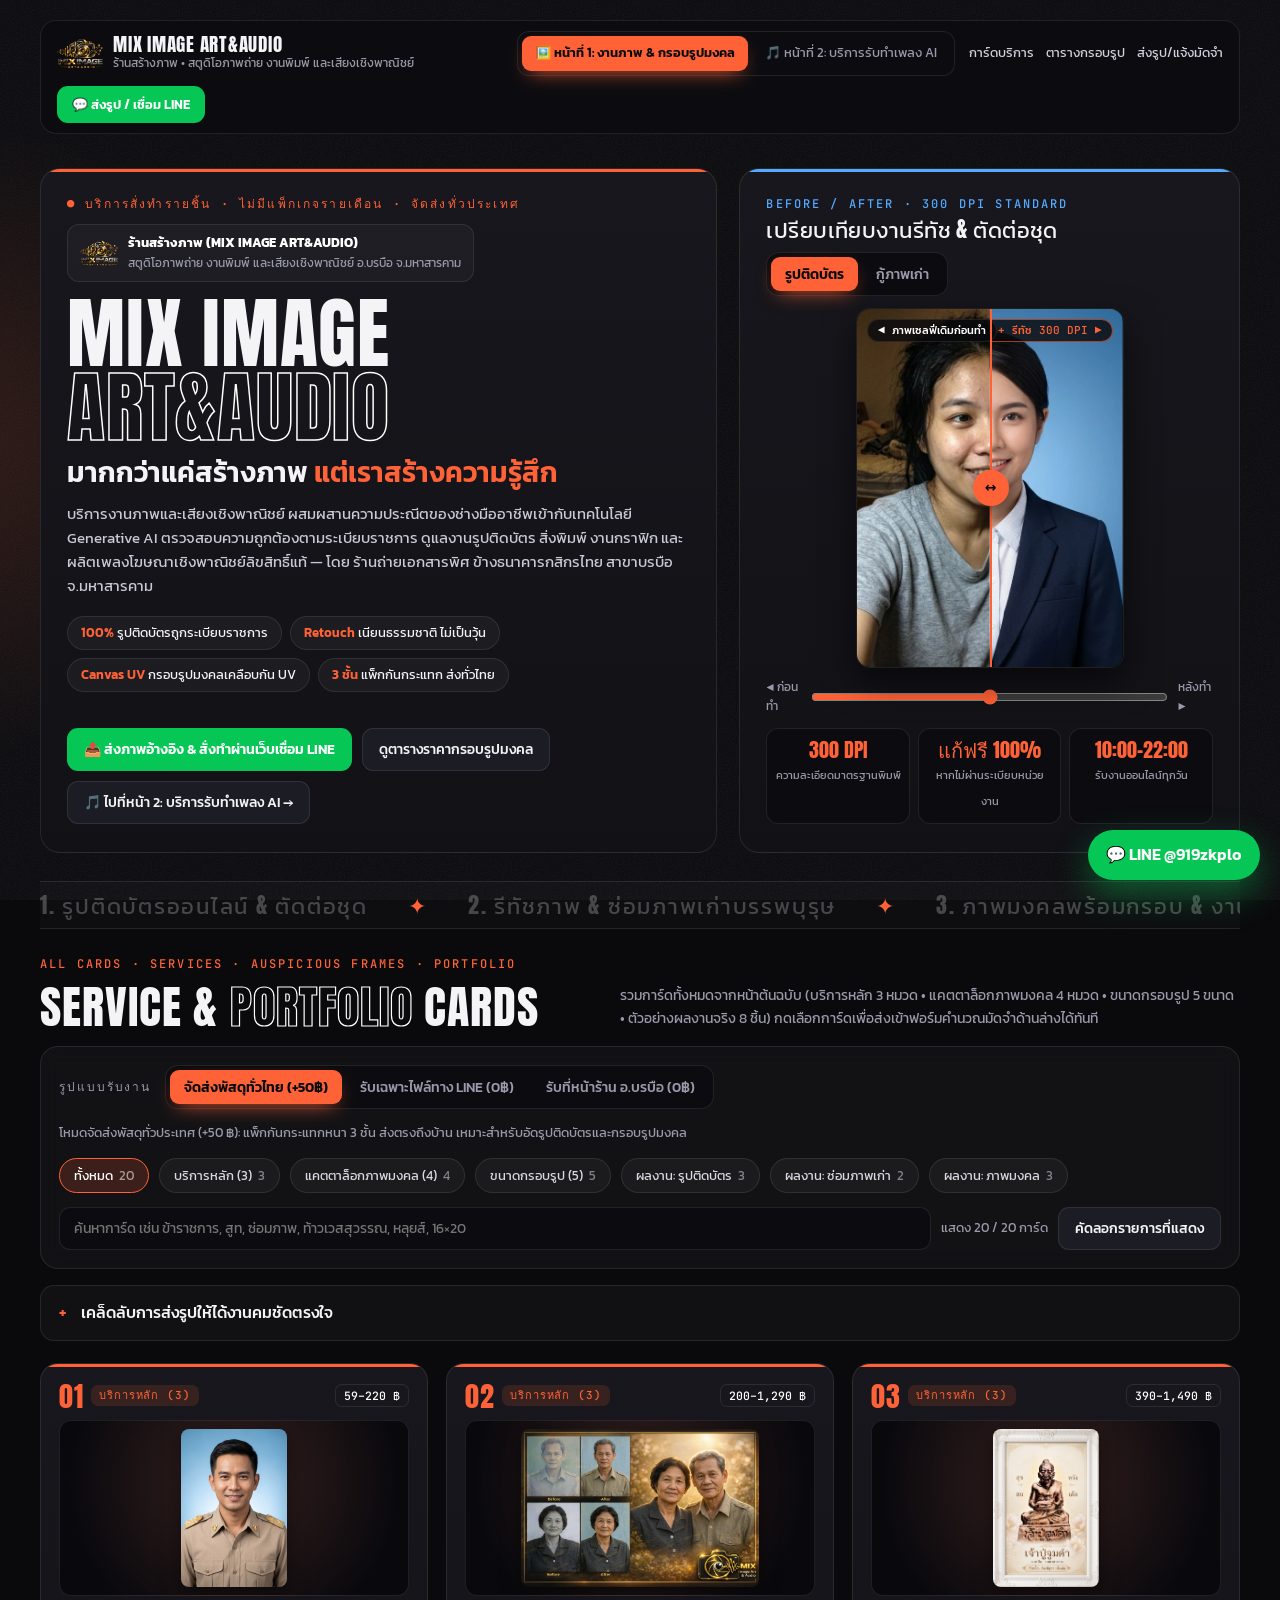
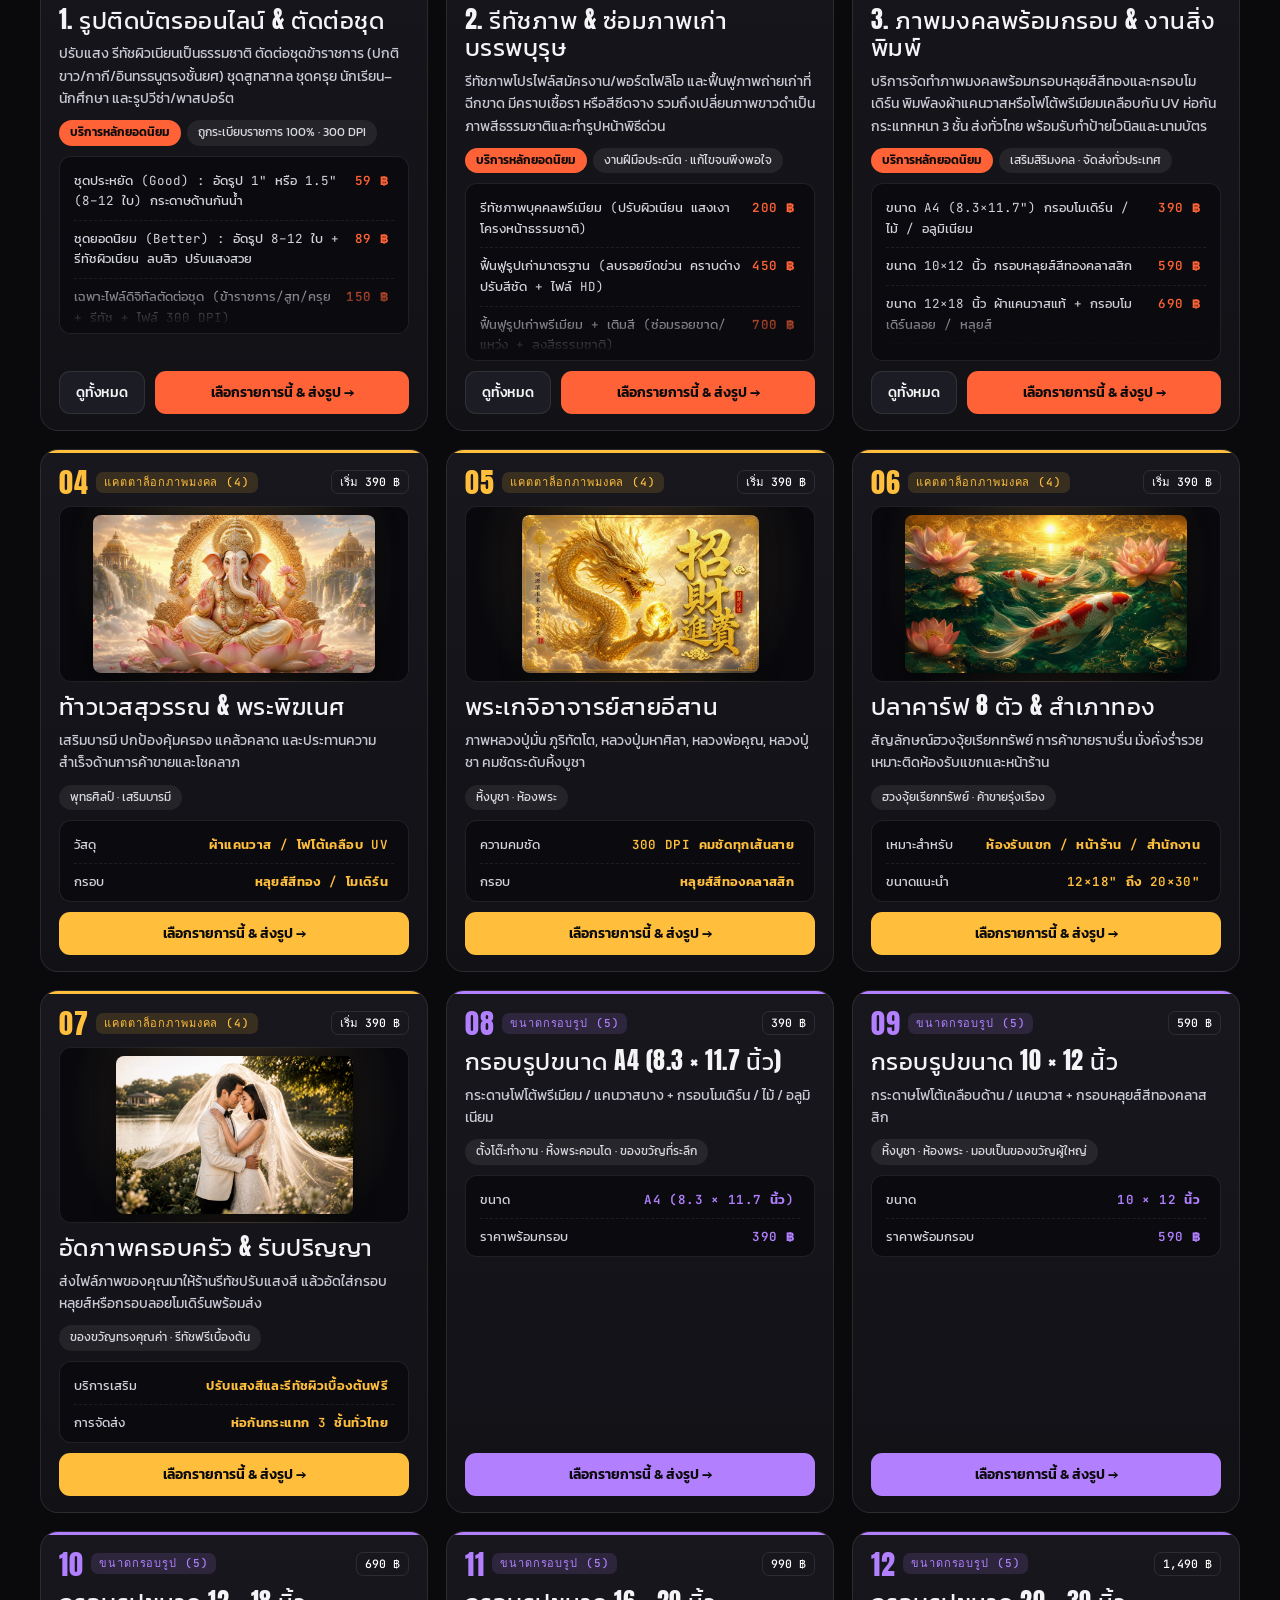
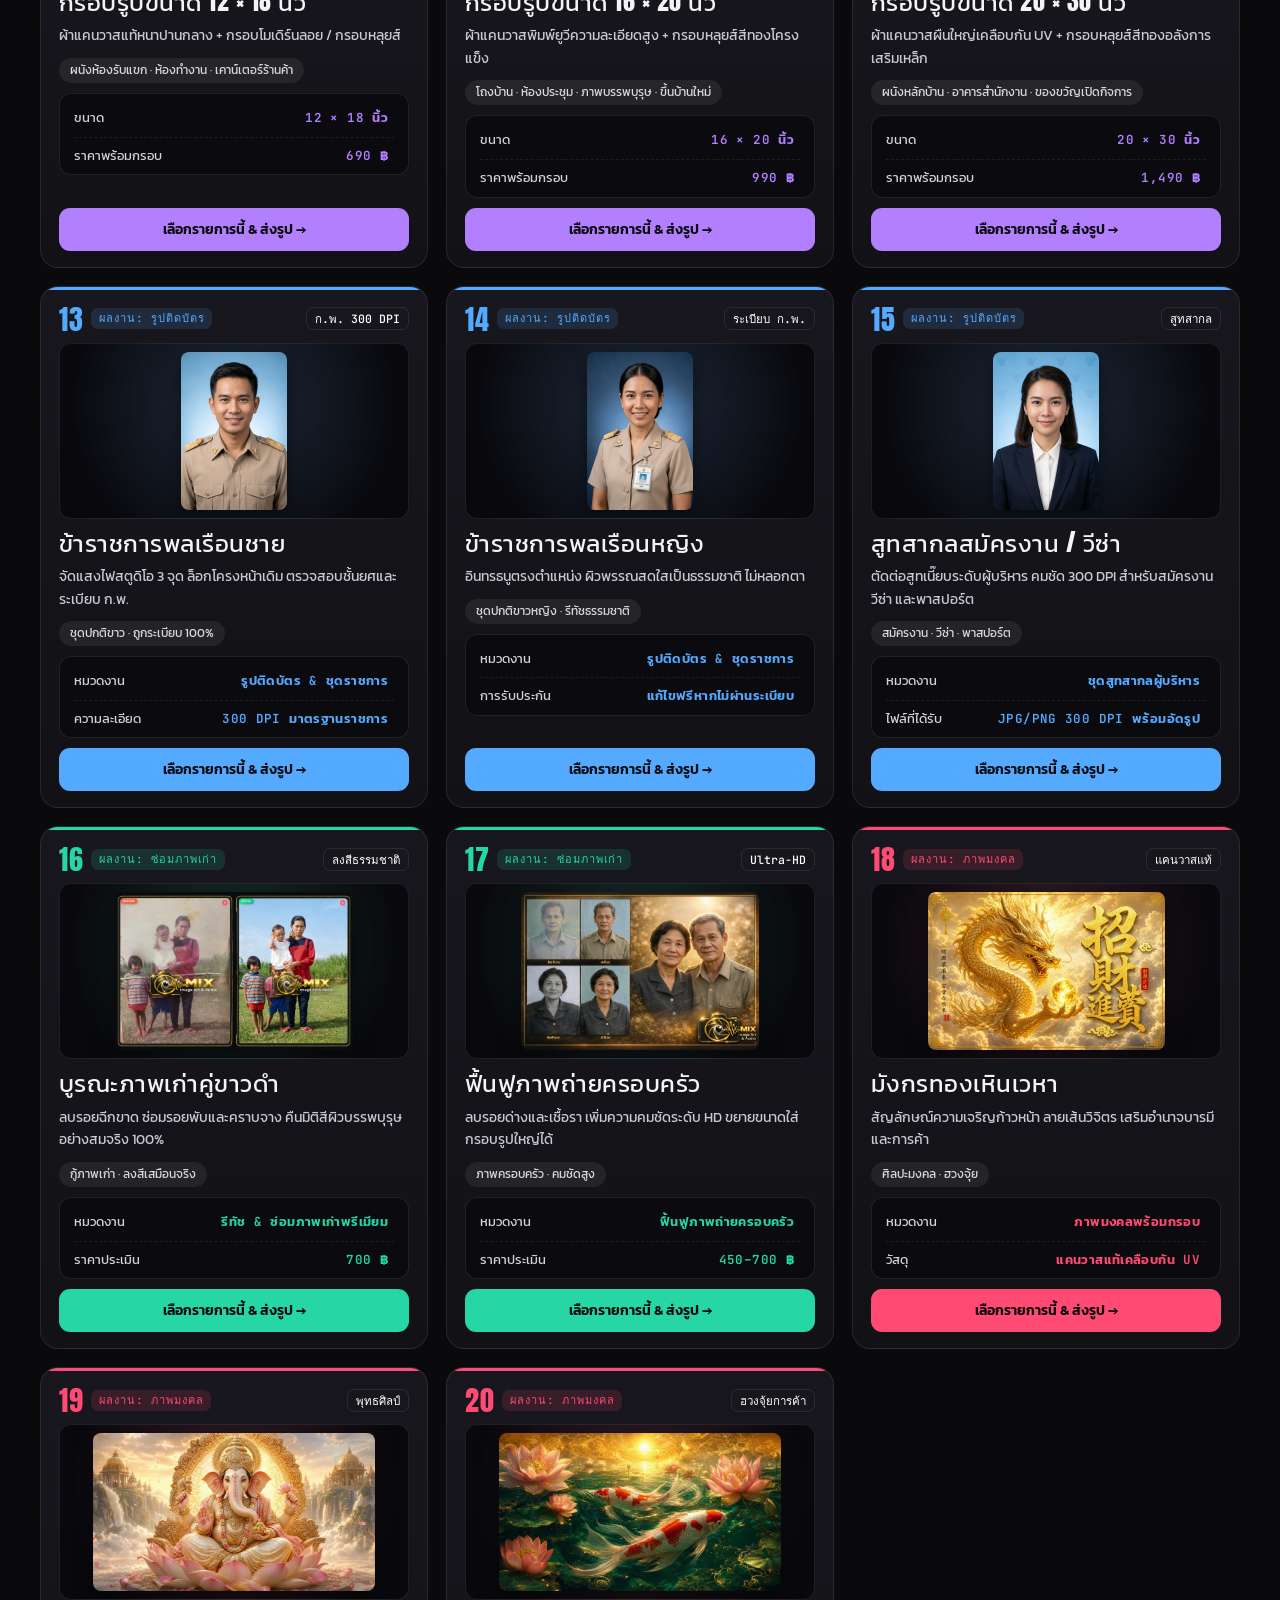
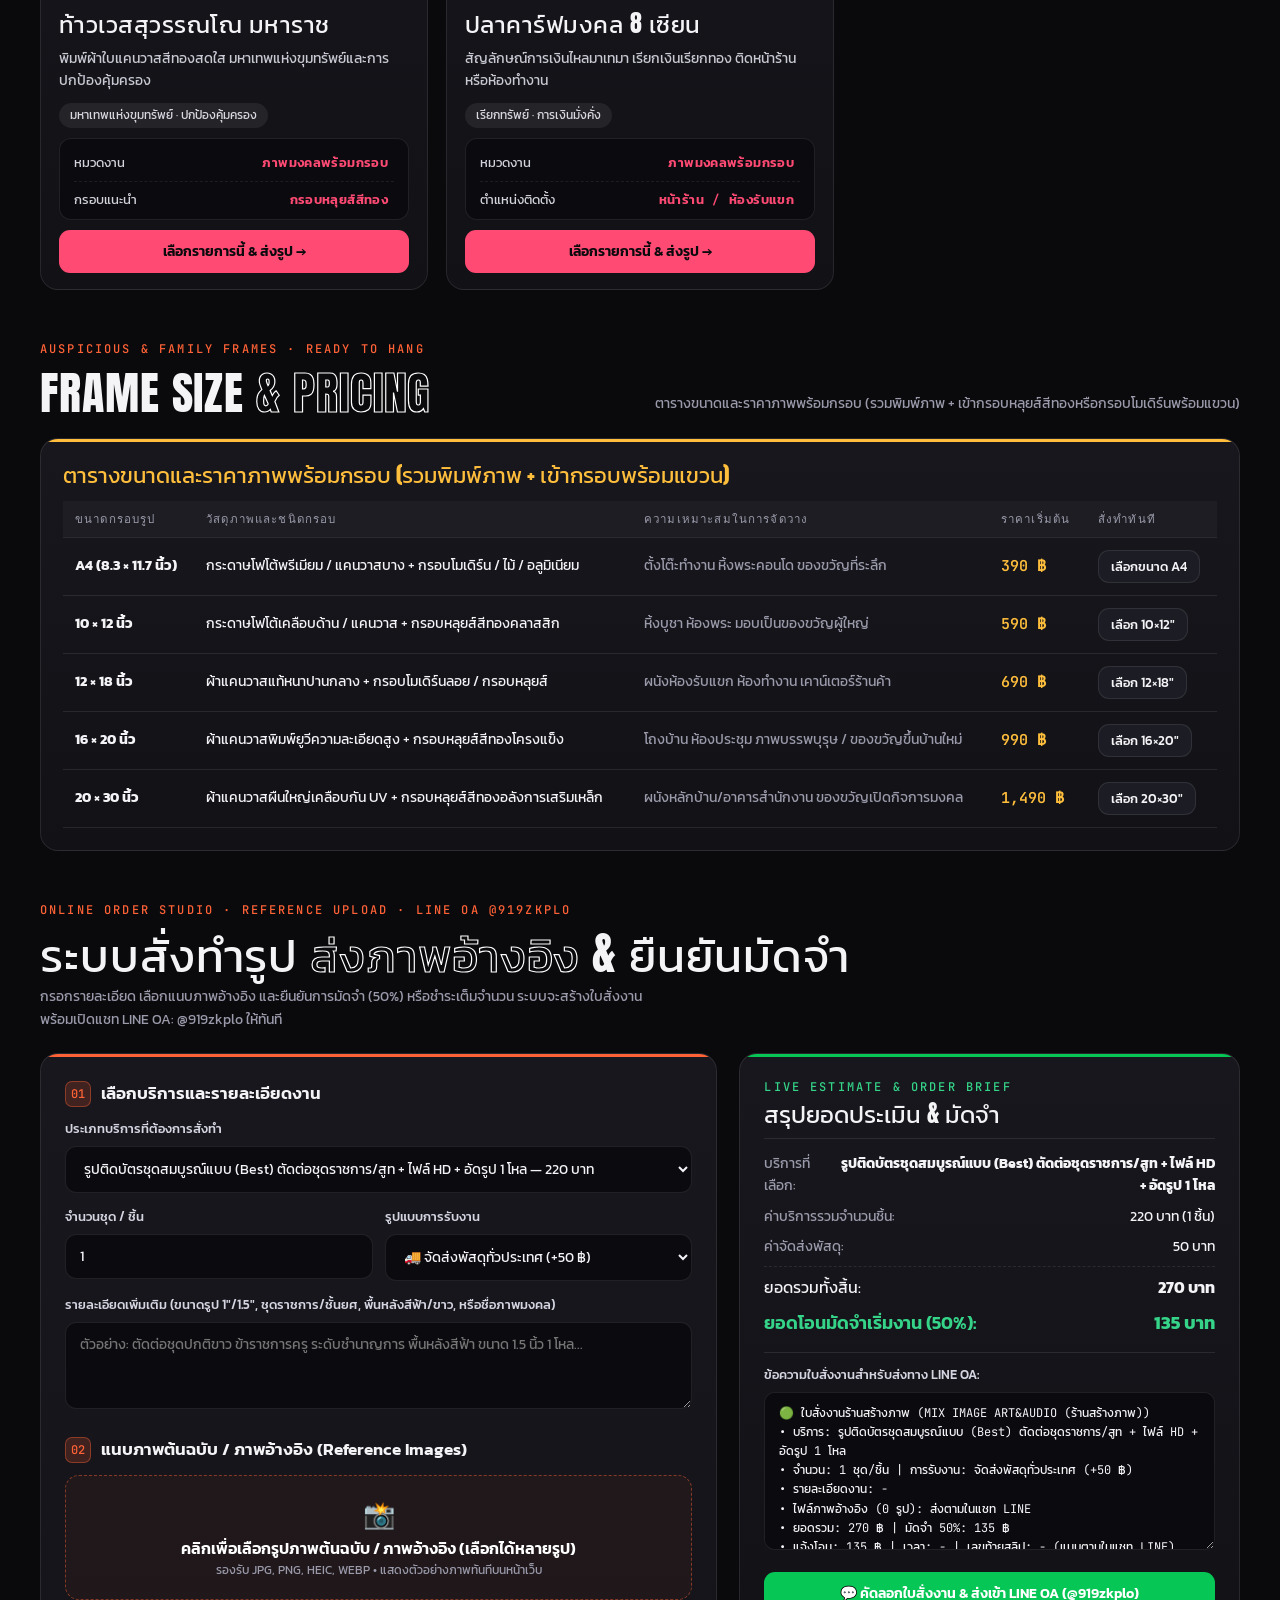
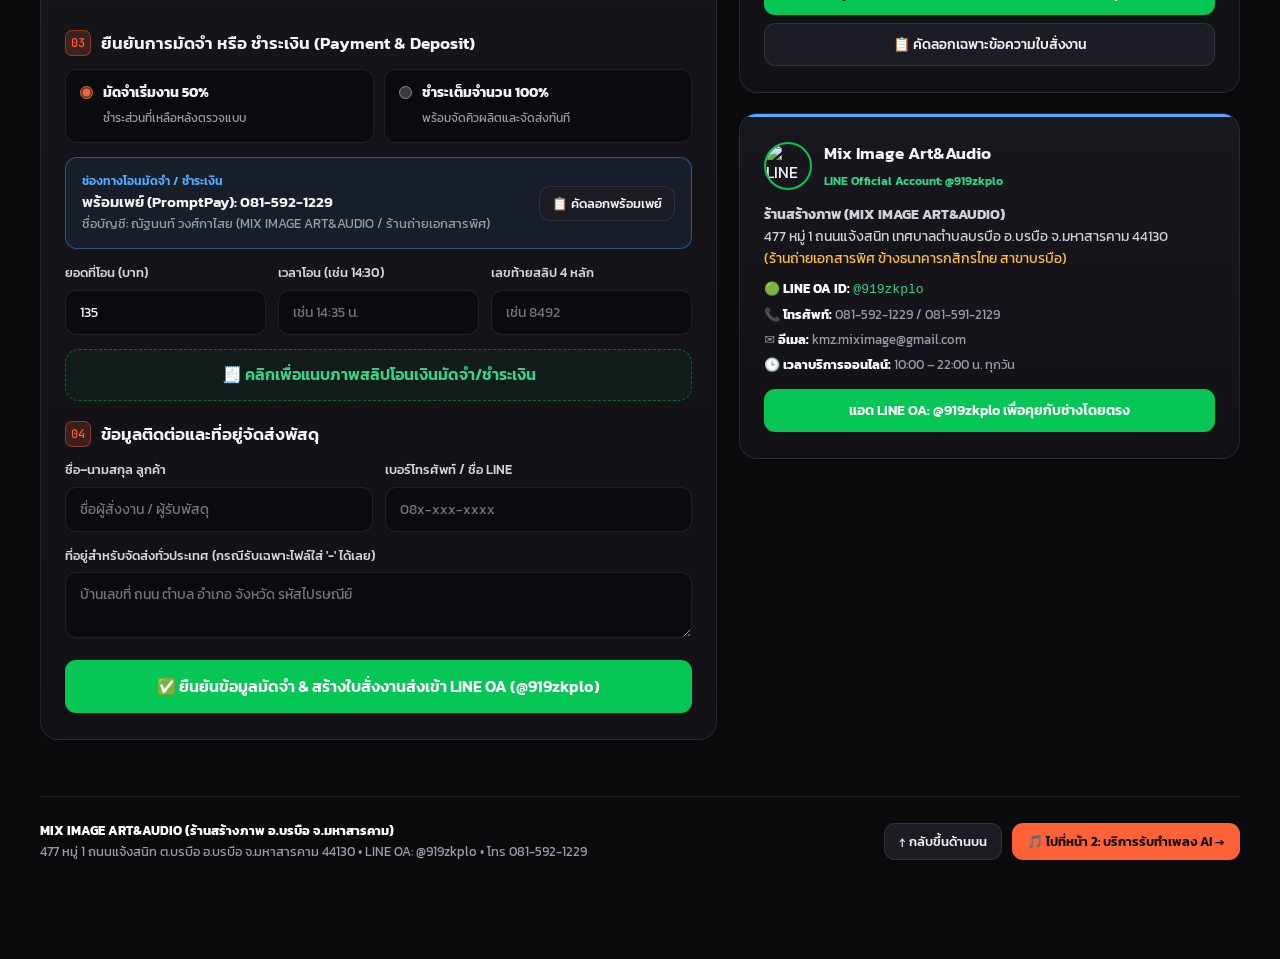
==== commit 8091e9fe: "style: scale down and fit card images & before/after slider to natural aspect ratios" ====
--- a/image.html
+++ b/image.html
@@ -99,11 +99,12 @@
 .ba-head{display:flex;justify-content:space-between;align-items:flex-start;gap:10px;flex-wrap:wrap;margin-bottom:12px}
 .ba-head h2{font:400 22px/1.15 'Anton','Kanit',sans-serif;letter-spacing:.02em;text-transform:uppercase}
 .ba-wrap{
-  position:relative;width:100%;aspect-ratio:4/3;border-radius:14px;overflow:hidden;
+  position:relative;width:100%;max-width:268px;aspect-ratio:580/780;margin:0 auto;border-radius:14px;overflow:hidden;
   border:1px solid var(--line);background:#09090c;user-select:none;touch-action:pan-y;cursor:ew-resize;
+  box-shadow:0 14px 34px rgba(0,0,0,.55);
 }
 .ba-layer{position:absolute;inset:0;width:100%;height:100%}
-.ba-layer img{width:100%;height:100%;object-fit:cover;display:block;pointer-events:none}
+.ba-layer img{width:100%;height:100%;object-fit:contain;display:block;pointer-events:none}
 .ba-after{clip-path:inset(0 0 0 50%)}
 .ba-tag{
   position:absolute;top:10px;z-index:3;padding:4px 10px;border-radius:999px;
@@ -181,22 +182,31 @@
 .tips li{margin:4px 0}
 
 /* [ANTIGRAVITY ZONE: STREET EDITORIAL CARDS (.grid > .card)] */
-.grid{display:grid;grid-template-columns:repeat(auto-fill,minmax(min(340px,100%),1fr));gap:20px;margin-top:22px}
+.grid{display:grid;grid-template-columns:repeat(auto-fill,minmax(min(300px,100%),1fr));gap:18px;margin-top:22px}
 .card{
-  position:relative;display:flex;flex-direction:column;gap:12px;
-  padding:20px 20px 18px;border:1px solid var(--line);border-radius:18px;
+  position:relative;display:flex;flex-direction:column;gap:10px;
+  padding:18px 18px 16px;border:1px solid var(--line);border-radius:18px;
   background:linear-gradient(180deg,#17171d,#111116);overflow:hidden;
   transition:transform .25s,border-color .25s,box-shadow .25s;
 }
 .card::before{content:"";position:absolute;inset:0 0 auto 0;height:3px;background:rgb(var(--c))}
 .card:hover{transform:translateY(-3px);border-color:rgba(var(--c),.55);box-shadow:0 18px 44px -22px rgba(var(--c),.75)}
 .top{display:flex;align-items:center;flex-wrap:wrap;gap:8px}
-.num{font:400 30px/1 'Anton',sans-serif;letter-spacing:.02em;color:rgb(var(--c))}
-.tag{padding:6px 9px;border-radius:7px;background:rgba(var(--c),.14);color:rgb(var(--c));font:500 11px/1 'JetBrains Mono',monospace;letter-spacing:.08em;text-transform:uppercase}
-.ratio{margin-left:auto;padding:6px 9px;border:1px solid var(--line);border-radius:7px;color:#fff;font:500 11.5px/1 'JetBrains Mono',monospace}
-.thumb{position:relative;aspect-ratio:4/3;border-radius:12px;overflow:hidden;border:1px solid var(--line);background:#0b0b0f;cursor:zoom-in}
-.thumb img{width:100%;height:100%;object-fit:cover;display:block;transition:transform .35s}
-.card:hover .thumb img{transform:scale(1.04)}
+.num{font:400 28px/1 'Anton',sans-serif;letter-spacing:.02em;color:rgb(var(--c))}
+.tag{padding:5px 8px;border-radius:7px;background:rgba(var(--c),.14);color:rgb(var(--c));font:500 11px/1 'JetBrains Mono',monospace;letter-spacing:.08em;text-transform:uppercase}
+.ratio{margin-left:auto;padding:5px 8px;border:1px solid var(--line);border-radius:7px;color:#fff;font:500 11.5px/1 'JetBrains Mono',monospace}
+.thumb{
+  position:relative;height:176px;padding:8px;display:flex;align-items:center;justify-content:center;
+  border-radius:12px;overflow:hidden;border:1px solid var(--line);
+  background:radial-gradient(circle at 50% 35%,rgba(var(--c),.15),#09090d 80%);cursor:zoom-in;
+}
+.thumb img{
+  max-width:100%;max-height:100%;width:auto;height:auto;
+  object-fit:contain;object-position:center;
+  border-radius:8px;box-shadow:0 6px 20px rgba(0,0,0,.52);
+  display:block;margin:auto;transition:transform .3s ease;
+}
+.card:hover .thumb img{transform:scale(1.03)}
 .card h3{font:400 24px/1.15 'Anton','Kanit',sans-serif;letter-spacing:.02em;text-transform:uppercase}
 .th{font-size:14px;color:#c9c9d4}
 .meta{display:flex;flex-wrap:wrap;gap:6px}
@@ -679,7 +689,7 @@
     lineMsg: 'https://line.me/R/oaMessage/@919zkplo/?',
     avatar: 'https://profile.line-scdn.net/0hv3pOMmfGKRxNNjWtHfFWS3FzJ3E6GC9UNVAzLWxidys3BG1Nc1Blcj9lcS03VDtCdgUyc280dX9g',
     promptpay: '0815921229',
-    assetBase: 'https://miximage.shop/' // เปลี่ยนเป็น '' หากวางไฟล์คู่กับโฟลเดอร์ assets/
+    assetBase: '' // ใช้พาธสัมพัทธ์กับโฟลเดอร์ assets/ ในโปรเจกต์โดยตรง
   };
 
   /* ===================================================================
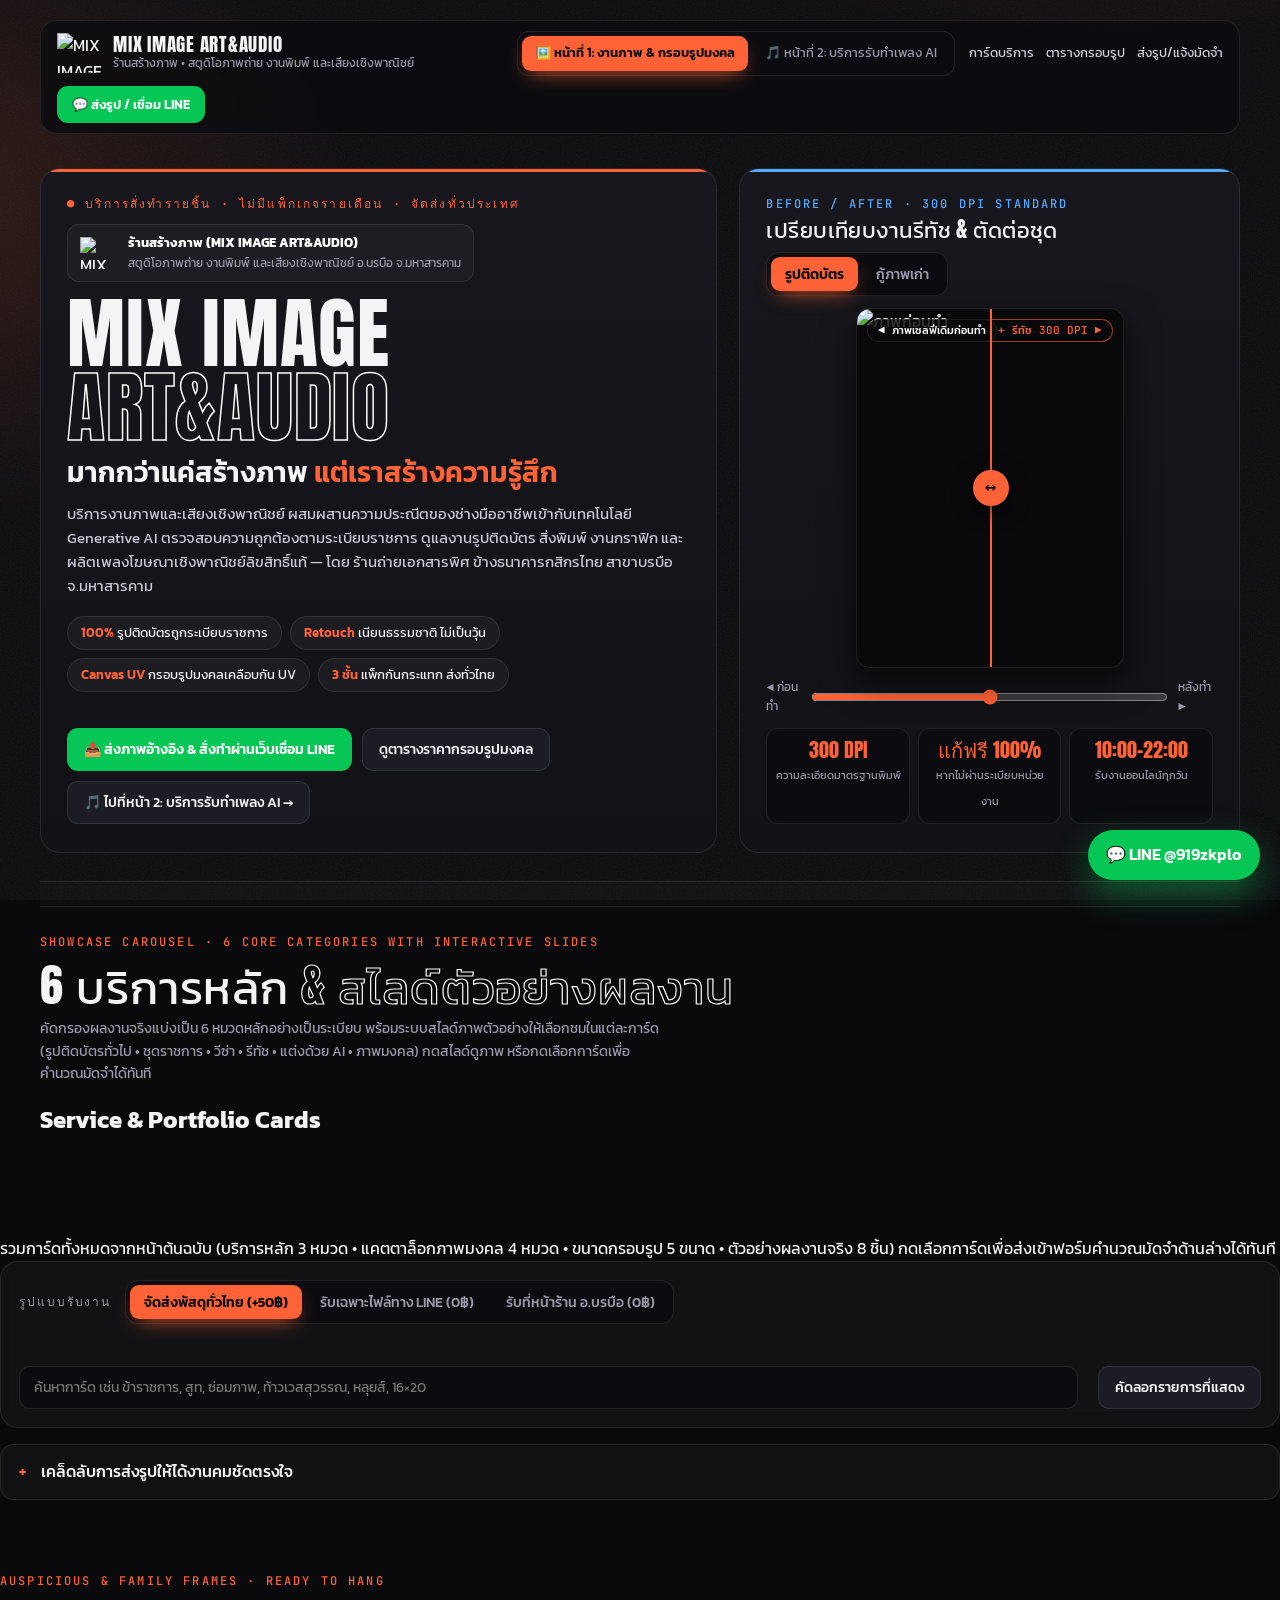
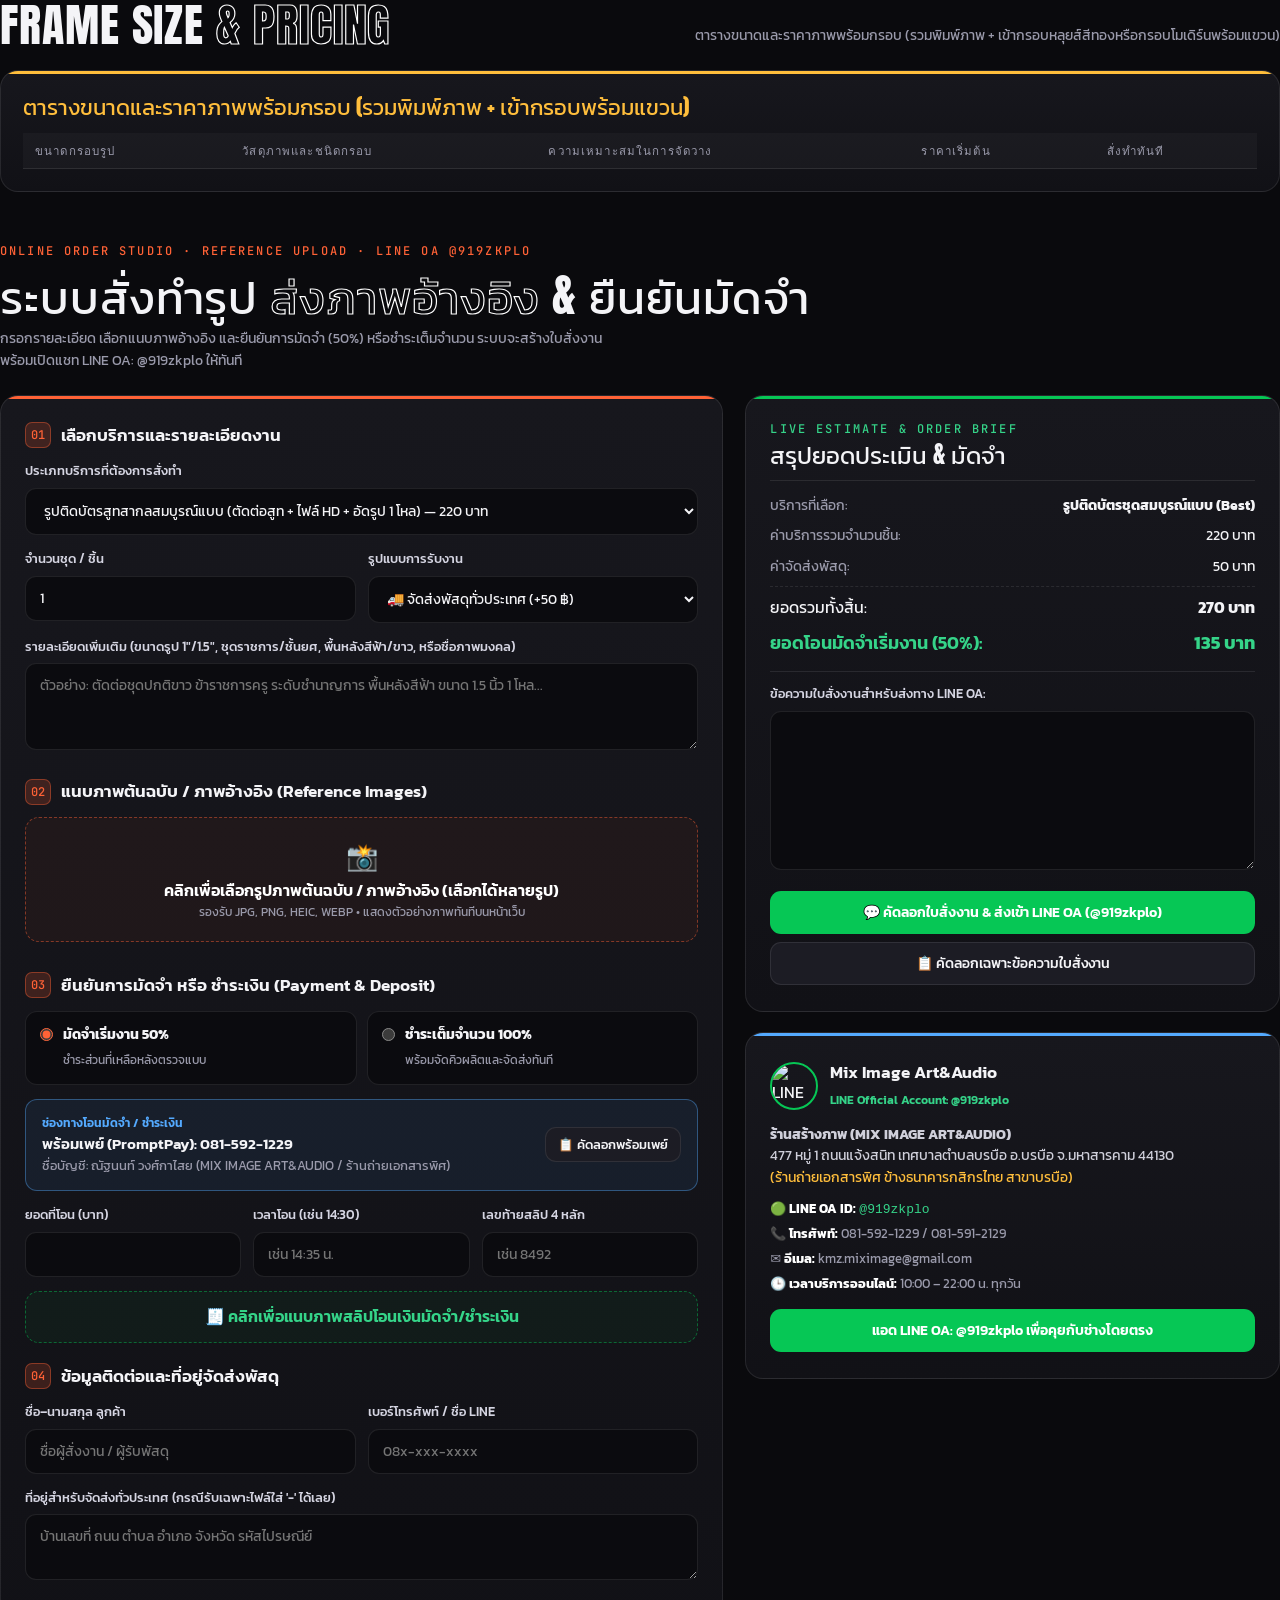
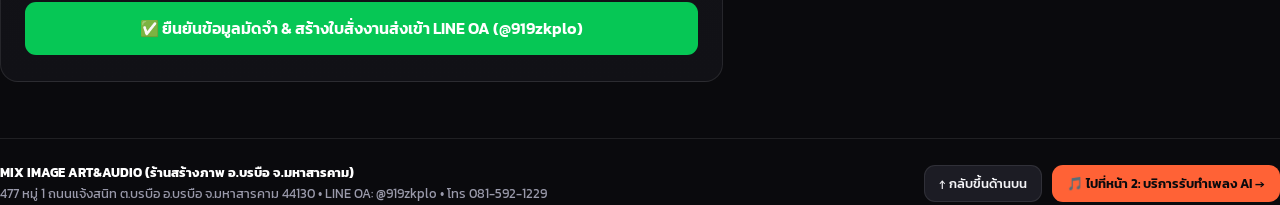
==== commit deadd8b2: "feat: consolidate artwork showcase to 6 core cards with interactive sliders" ====
--- a/image.html
+++ b/image.html
@@ -225,6 +225,160 @@
 .ln b{margin-right:6px;font-weight:600;letter-spacing:.03em;color:rgb(var(--c));white-space:nowrap}
 .actions{display:flex;gap:10px;margin-top:auto}
 
+
+/* [ANTIGRAVITY ZONE: CARD SLIDER SYSTEM] */
+.card-slider {
+  position: relative;
+  width: 100%;
+  height: 200px;
+  border-radius: 14px;
+  overflow: hidden;
+  border: 1px solid var(--line);
+  background: radial-gradient(circle at 50% 35%, rgba(var(--c), .18), #09090d 82%);
+  user-select: none;
+  touch-action: pan-y;
+}
+.card-slider .slide-track {
+  position: relative;
+  width: 100%;
+  height: 100%;
+}
+.card-slider .slide-item {
+  position: absolute;
+  inset: 0;
+  padding: 8px 8px 32px;
+  display: flex;
+  align-items: center;
+  justify-content: center;
+  opacity: 0;
+  visibility: hidden;
+  transform: scale(0.96);
+  transition: opacity .35s ease, transform .35s ease;
+  pointer-events: none;
+}
+.card-slider .slide-item.active {
+  opacity: 1;
+  visibility: visible;
+  transform: scale(1);
+  pointer-events: auto;
+}
+.card-slider .slide-item img {
+  max-width: 100%;
+  max-height: 100%;
+  width: auto;
+  height: auto;
+  object-fit: contain;
+  object-position: center;
+  border-radius: 9px;
+  box-shadow: 0 8px 24px rgba(0, 0, 0, .62);
+  cursor: zoom-in;
+  transition: transform .3s ease;
+}
+.card-slider:hover .slide-item.active img {
+  transform: scale(1.02);
+}
+.card-slider .slide-btn {
+  position: absolute;
+  top: 50%;
+  transform: translateY(-50%);
+  width: 34px;
+  height: 34px;
+  border-radius: 50%;
+  background: rgba(12, 14, 20, .85);
+  color: #fff;
+  border: 1px solid rgba(255, 255, 255, .24);
+  display: flex;
+  align-items: center;
+  justify-content: center;
+  font-size: 20px;
+  font-weight: 700;
+  line-height: 1;
+  cursor: pointer;
+  z-index: 5;
+  transition: all .2s ease;
+  backdrop-filter: blur(8px);
+  -webkit-backdrop-filter: blur(8px);
+}
+.card-slider .slide-btn:hover {
+  background: rgb(var(--c));
+  color: #0b0b0f;
+  border-color: rgb(var(--c));
+  transform: translateY(-50%) scale(1.12);
+  box-shadow: 0 4px 16px rgba(var(--c), .6);
+}
+.card-slider .slide-btn.prev { left: 8px; }
+.card-slider .slide-btn.next { right: 8px; }
+.card-slider .slide-badge {
+  position: absolute;
+  bottom: 8px;
+  left: 8px;
+  z-index: 4;
+  padding: 4px 10px;
+  border-radius: 999px;
+  background: rgba(10, 12, 18, .88);
+  border: 1px solid rgba(255, 255, 255, .18);
+  font: 500 11.5px/1.3 'JetBrains Mono', 'Kanit', sans-serif;
+  color: #e6e6ee;
+  backdrop-filter: blur(8px);
+  -webkit-backdrop-filter: blur(8px);
+  display: flex;
+  align-items: center;
+  gap: 6px;
+  max-width: calc(100% - 90px);
+  white-space: nowrap;
+  overflow: hidden;
+  text-overflow: ellipsis;
+}
+.card-slider .slide-badge b { color: rgb(var(--c)); font-weight: 700; }
+.card-slider .slide-dots {
+  position: absolute;
+  bottom: 10px;
+  right: 10px;
+  z-index: 4;
+  display: flex;
+  align-items: center;
+  gap: 5px;
+}
+.card-slider .slide-dot {
+  width: 7px;
+  height: 7px;
+  border-radius: 999px;
+  border: none;
+  padding: 0;
+  background: rgba(255, 255, 255, .35);
+  cursor: pointer;
+  transition: all .25s ease;
+}
+.card-slider .slide-dot.active {
+  width: 18px;
+  background: rgb(var(--c));
+  box-shadow: 0 0 10px rgba(var(--c), .7);
+}
+.card-slider .slide-zoom-btn {
+  position: absolute;
+  top: 8px;
+  right: 8px;
+  z-index: 5;
+  padding: 3px 8px;
+  border-radius: 6px;
+  background: rgba(10, 12, 18, .82);
+  border: 1px solid rgba(255, 255, 255, .2);
+  color: #f0f0f5;
+  font-size: 11px;
+  font-weight: 500;
+  cursor: pointer;
+  display: flex;
+  align-items: center;
+  gap: 4px;
+  backdrop-filter: blur(8px);
+  transition: all .2s;
+}
+.card-slider .slide-zoom-btn:hover {
+  background: rgba(255, 255, 255, .2);
+  color: #fff;
+  border-color: rgba(255, 255, 255, .5);
+}
+
 /* [ANTIGRAVITY ZONE: FRAME SIZE TABLE] */
 .table-card{
   margin-top:22px;padding:22px;border:1px solid var(--line);border-radius:18px;
@@ -403,7 +557,11 @@
   <section class="sec" id="catalog" style="margin-top:0">
     <div class="sec-head">
       <div>
-        <div class="kicker">All Cards · Services · Auspicious Frames · Portfolio</div>
+        <div class="kicker">Showcase Carousel · 6 Core Categories with Interactive Slides</div>
+        <h2>6 บริการหลัก <span>&amp; สไลด์ตัวอย่างผลงาน</span></h2>
+      </div>
+      <p>คัดกรองผลงานจริงแบ่งเป็น 6 หมวดหลักอย่างเป็นระเบียบ พร้อมระบบสไลด์ภาพตัวอย่างให้เลือกชมในแต่ละการ์ด (รูปติดบัตรทั่วไป • ชุดราชการ • วีซ่า • รีทัช • แต่งด้วย AI • ภาพมงคล) กดสไลด์ดูภาพ หรือกดเลือกการ์ดเพื่อคำนวณมัดจำได้ทันที</p>
+    </div>
         <h2>Service &amp; <span>Portfolio</span> Cards</h2>
       </div>
       <p>รวมการ์ดทั้งหมดจากหน้าต้นฉบับ (บริการหลัก 3 หมวด • แคตตาล็อกภาพมงคล 4 หมวด • ขนาดกรอบรูป 5 ขนาด • ตัวอย่างผลงานจริง 8 ชิ้น) กดเลือกการ์ดเพื่อส่งเข้าฟอร์มคำนวณมัดจำด้านล่างได้ทันที</p>
@@ -485,28 +643,38 @@
           <div class="fgroup">
             <label class="flabel" for="serviceSelect">ประเภทบริการที่ต้องการสั่งทำ</label>
             <select class="finput" id="serviceSelect">
-              <optgroup label="หมวดที่ 1: รูปติดบัตรออนไลน์ &amp; ตัดต่อชุด">
-                <option value="59" data-name="รูปติดบัตรชุดประหยัด (Good) อัดรูป 8-12 ใบ">รูปติดบัตรชุดประหยัด (Good) อัดรูป 8–12 ใบ — 59 บาท</option>
-                <option value="89" data-name="รูปติดบัตรชุดยอดนิยม (Better) รีทัชผิวเนียน + อัดรูป 8-12 ใบ">รูปติดบัตรชุดยอดนิยม (Better) รีทัชผิวเนียน + อัดรูป 8–12 ใบ — 89 บาท</option>
-                <option value="150" data-name="รูปติดบัตรตัดต่อชุดข้าราชการ/สูท/ครุย (รับเฉพาะไฟล์ 300 DPI)">รูปติดบัตรตัดต่อชุดข้าราชการ/สูท/ครุย (เฉพาะไฟล์ดิจิทัล 300 DPI) — 150 บาท</option>
-                <option value="220" data-name="รูปติดบัตรชุดสมบูรณ์แบบ (Best) ตัดต่อชุดราชการ/สูท + ไฟล์ HD + อัดรูป 1 โหล" selected>รูปติดบัตรชุดสมบูรณ์แบบ (Best) ตัดต่อชุดราชการ/สูท + ไฟล์ HD + อัดรูป 1 โหล — 220 บาท</option>
+              <optgroup label="1. รูปติดบัตรทั่วไป &amp; ชุดสูทสากล">
+                <option value="59" data-name="รูปติดบัตรชุดประหยัด (Good) อัดรูป 8–12 ใบ">รูปติดบัตรชุดประหยัด (Good) อัดรูป 8–12 ใบ — 59 บาท</option>
+                <option value="89" data-name="รูปติดบัตรชุดยอดนิยม (Better) รีทัชผิวเนียน + อัดรูป 8–12 ใบ">รูปติดบัตรชุดยอดนิยม (Better) รีทัชผิวเนียน + อัดรูป 8–12 ใบ — 89 บาท</option>
+                <option value="150" data-name="รูปติดบัตรตัดต่อสูทสากล (เฉพาะไฟล์ดิจิทัล 300 DPI)">รูปติดบัตรตัดต่อสูทสากล (เฉพาะไฟล์ดิจิทัล 300 DPI) — 150 บาท</option>
+                <option value="220" data-name="รูปติดบัตรสูทสากลสมบูรณ์แบบ (ตัดต่อสูท + ไฟล์ HD + อัดรูป 1 โหล)" selected>รูปติดบัตรสูทสากลสมบูรณ์แบบ (ตัดต่อสูท + ไฟล์ HD + อัดรูป 1 โหล) — 220 บาท</option>
               </optgroup>
-              <optgroup label="หมวดที่ 2: รีทัชภาพ &amp; ซ่อมภาพเก่าบรรพบุรุษ">
-                <option value="200" data-name="รีทัชภาพบุคคลพรีเมียม / โปรไฟล์สมัครงาน">รีทัชภาพบุคคลพรีเมียม / โปรไฟล์สมัครงาน — 200 บาท</option>
-                <option value="450" data-name="ฟื้นฟูรูปเก่ามาตรฐาน (ลบรอยขีดข่วน ปรับความคมชัด + ไฟล์ HD)">ฟื้นฟูรูปเก่ามาตรฐาน (ลบรอยขีดข่วน ปรับความคมชัด + ไฟล์ HD) — 450 บาท</option>
-                <option value="700" data-name="ฟื้นฟูรูปเก่าพรีเมียม + ลงสีธรรมชาติ">ฟื้นฟูรูปเก่าพรีเมียม (ซ่อมรอยฉีกขาด + ลงสีธรรมชาติ) — 700 บาท</option>
-                <option value="1290" data-name="แพ็กเกจรูปหน้าพิธีศพด่วน 24 ชม. + กรอบหลุยส์ 16x20 นิ้ว">แพ็กเกจรูปหน้าพิธีศพด่วน 24 ชม. + กรอบหลุยส์ 16×20 นิ้ว — 1,290 บาท</option>
+              <optgroup label="2. ชุดราชการ (ปกติขาว / สีกากี / ครู / ตำรวจ / ทหาร)">
+                <option value="150" data-name="ตัดต่อชุดราชการปกติขาว/กากี (เฉพาะไฟล์ 300 DPI ตรงระเบียบ ก.พ.)">ตัดต่อชุดราชการปกติขาว/กากี (เฉพาะไฟล์ 300 DPI ตรงระเบียบ ก.พ.) — 150 บาท</option>
+                <option value="220" data-name="ชุดราชการสมบูรณ์แบบ (ตัดต่อชุด + ไฟล์ HD + อัดรูป 1 โหล)">ชุดราชการสมบูรณ์แบบ (ตัดต่อชุด + ไฟล์ HD + อัดรูป 1 โหล) — 220 บาท</option>
               </optgroup>
-              <optgroup label="หมวดที่ 3: ภาพมงคลพร้อมกรอบรูป (ส่งทั่วประเทศ)">
-                <option value="390" data-name="ภาพมงคล/ภาพครอบครัวพร้อมกรอบ ขนาด A4">ภาพมงคล/ภาพครอบครัวพร้อมกรอบ ขนาด A4 (8.3×11.7") — 390 บาท</option>
-                <option value="590" data-name="ภาพมงคลพร้อมกรอบหลุยส์สีทอง ขนาด 10x12 นิ้ว">ภาพมงคลพร้อมกรอบหลุยส์สีทอง ขนาด 10×12 นิ้ว — 590 บาท</option>
-                <option value="690" data-name="ภาพมงคลพร้อมกรอบ ขนาด 12x18 นิ้ว (ผ้าแคนวาสแท้)">ภาพมงคลพร้อมกรอบ ขนาด 12×18 นิ้ว (ผ้าแคนวาสแท้) — 690 บาท</option>
-                <option value="990" data-name="ภาพมงคลพร้อมกรอบหลุยส์ ขนาด 16x20 นิ้ว (แคนวาสพิมพ์ UV)">ภาพมงคลพร้อมกรอบหลุยส์ ขนาด 16×20 นิ้ว (แคนวาสพิมพ์ UV) — 990 บาท</option>
-                <option value="1490" data-name="ภาพมงคลพร้อมกรอบหลุยส์ใหญ่ ขนาด 20x30 นิ้ว (เสริมโครงเหล็ก)">ภาพมงคลพร้อมกรอบหลุยส์ใหญ่ ขนาด 20×30 นิ้ว (เสริมโครงเหล็ก) — 1,490 บาท</option>
+              <optgroup label="3. วีซ่า &amp; พาสปอร์ต (US Visa, เชงเก้น, จีน, ญี่ปุ่น)">
+                <option value="150" data-name="ไฟล์ดิจิทัลรูปวีซ่าตามขนาดสถานทูต (US / เชงเก้น / ญี่ปุ่น / จีน)">ไฟล์ดิจิทัลรูปวีซ่าตามขนาดสถานทูต (US / เชงเก้น / ญี่ปุ่น / จีน) — 150 บาท</option>
+                <option value="220" data-name="แพ็กเกจรูปวีซ่า (ไฟล์ดิจิทัล + อัดรูปตามขนาดสถานทูตกำหนด 1 ชุด)">แพ็กเกจรูปวีซ่า (ไฟล์ดิจิทัล + อัดรูปตามขนาดสถานทูตกำหนด 1 ชุด) — 220 บาท</option>
               </optgroup>
-              <optgroup label="หมวดที่ 4: ออกแบบกราฟิก &amp; สิ่งพิมพ์">
-                <option value="500" data-name="ออกแบบนามบัตร 2 หน้า (ไฟล์พร้อมพิมพ์)">ออกแบบนามบัตร 2 หน้า (ไฟล์พร้อมพิมพ์) — 500 บาท</option>
-                <option value="800" data-name="ออกแบบป้ายไวนิลหน้าร้าน/หน่วยงาน">ออกแบบป้ายไวนิลหน้าร้าน/หน่วยงาน — 800 บาท</option>
+              <optgroup label="4. รีทัชภาพ &amp; ซ่อมภาพเก่าบรรพบุรุษ">
+                <option value="200" data-name="รีทัชภาพบุคคลพรีเมียม / ปรับผิวเนียน แสงเงาสตูดิโอ">รีทัชภาพบุคคลพรีเมียม / ปรับผิวเนียน แสงเงาสตูดิโอ — 200 บาท</option>
+                <option value="450" data-name="ฟื้นฟูรูปเก่ามาตรฐาน (ลบรอยขีดข่วน คราบด่าง ปรับสีชัด + ไฟล์ HD)">ฟื้นฟูรูปเก่ามาตรฐาน (ลบรอยขีดข่วน คราบด่าง ปรับสีชัด + ไฟล์ HD) — 450 บาท</option>
+                <option value="700" data-name="ฟื้นฟูรูปเก่าพรีเมียม + ลงสีธรรมชาติ (ซ่อมรอยฉีกขาด + คืนสีสมจริง)">ฟื้นฟูรูปเก่าพรีเมียม + ลงสีธรรมชาติ (ซ่อมรอยฉีกขาด + คืนสีสมจริง) — 700 บาท</option>
+                <option value="1290" data-name="แพ็กเกจรูปหน้าพิธีศพด่วน 24 ชม. + กรอบหลุยส์ 16×20 นิ้ว">แพ็กเกจรูปหน้าพิธีศพด่วน 24 ชม. + กรอบหลุยส์ 16×20 นิ้ว — 1,290 บาท</option>
+              </optgroup>
+              <optgroup label="5. แต่งภาพด้วย AI (โปรไฟล์สตูดิโอ &amp; ภาพศิลปะ 4K)">
+                <option value="250" data-name="สร้างภาพโปรไฟล์สตูดิโอ AI (เปลี่ยนฉากหลัง / ปรับลุคพรีเมียม)">สร้างภาพโปรไฟล์สตูดิโอ AI (เปลี่ยนฉากหลัง / ปรับลุคพรีเมียม) — 250 บาท</option>
+                <option value="350" data-name="ภาพบุคคล AI สไตล์พรีเวดดิ้ง / แฟนตาซี คมชัดระดับ 4K">ภาพบุคคล AI สไตล์พรีเวดดิ้ง / แฟนตาซี คมชัดระดับ 4K — 350 บาท</option>
+                <option value="450" data-name="ออกแบบโปสเตอร์ / ภาพศิลปะ AI ตกแต่งห้อง">ออกแบบโปสเตอร์ / ภาพศิลปะ AI ตกแต่งห้อง — 450 บาท</option>
+                <option value="890" data-name="แพ็กเกจภาพลักษณ์ธุรกิจ &amp; แบรนด์ดิ้งผู้บริหาร Luxury AI">แพ็กเกจภาพลักษณ์ธุรกิจ &amp; แบรนด์ดิ้งผู้บริหาร Luxury AI — 890 บาท</option>
+              </optgroup>
+              <optgroup label="6. ภาพมงคลเสริมฮวงจุ้ยพร้อมกรอบรูป (ส่งทั่วประเทศ)">
+                <option value="390" data-name="ภาพมงคล/ภาพครอบครัวพร้อมกรอบ ขนาด A4 (8.3×11.7 นิ้ว)">ภาพมงคล/ภาพครอบครัวพร้อมกรอบ ขนาด A4 (8.3×11.7") — 390 บาท</option>
+                <option value="590" data-name="ภาพมงคลพร้อมกรอบหลุยส์สีทอง ขนาด 10×12 นิ้ว">ภาพมงคลพร้อมกรอบหลุยส์สีทอง ขนาด 10×12 นิ้ว — 590 บาท</option>
+                <option value="690" data-name="ภาพมงคลพร้อมกรอบ ขนาด 12×18 นิ้ว (ผ้าแคนวาสแท้)">ภาพมงคลพร้อมกรอบ ขนาด 12×18 นิ้ว (ผ้าแคนวาสแท้) — 690 บาท</option>
+                <option value="990" data-name="ภาพมงคลพร้อมกรอบหลุยส์ ขนาด 16×20 นิ้ว (แคนวาสพิมพ์ UV)">ภาพมงคลพร้อมกรอบหลุยส์ ขนาด 16×20 นิ้ว (แคนวาสพิมพ์ UV) — 990 บาท</option>
+                <option value="1490" data-name="ภาพมงคลพร้อมกรอบหลุยส์ใหญ่ ขนาด 20×30 นิ้ว (เสริมโครงเหล็ก)">ภาพมงคลพร้อมกรอบหลุยส์ใหญ่ ขนาด 20×30 นิ้ว (เสริมโครงเหล็ก) — 1,490 บาท</option>
               </optgroup>
             </select>
           </div>
@@ -693,15 +861,15 @@
   };
 
   /* ===================================================================
-     [ANTIGRAVITY DATA ZONE 2: หมวดหมู่การ์ด & สี RGB ประจำหมวด]
+     [ANTIGRAVITY DATA ZONE 2: หมวดหมู่การ์ด 6 หมวด & สี RGB ประจำหมวด]
      =================================================================== */
   const CATS = {
-    service:    { name: 'บริการหลัก (3)',       rgb: '255,98,54' },
-    auspicious: { name: 'แคตตาล็อกภาพมงคล (4)', rgb: '255,190,60' },
-    frame:      { name: 'ขนาดกรอบรูป (5)',      rgb: '178,128,255' },
-    idphoto:    { name: 'ผลงาน: รูปติดบัตร',     rgb: '84,170,255' },
-    retouch:    { name: 'ผลงาน: ซ่อมภาพเก่า',    rgb: '38,214,164' },
-    work:       { name: 'ผลงาน: ภาพมงคล',       rgb: '255,74,116' }
+    idphoto:    { name: '1. รูปติดบัตรทั่วไป', rgb: '84,170,255' },
+    civil:      { name: '2. ชุดราชการ',        rgb: '255,190,60' },
+    visa:       { name: '3. วีซ่า & พาสปอร์ต', rgb: '38,214,164' },
+    retouch:    { name: '4. รีทัชภาพเก่า',    rgb: '255,98,54' },
+    aiart:      { name: '5. แต่งด้วย AI',      rgb: '178,128,255' },
+    auspicious: { name: '6. ภาพมงคล & กรอบ',   rgb: '255,74,116' }
   };
 
   const NOTES = {
@@ -711,268 +879,153 @@
   };
 
   /* ===================================================================
-     [ANTIGRAVITY DATA ZONE 3: การ์ดทั้งหมด 20 การ์ด ตามต้นฉบับ]
+     [ANTIGRAVITY DATA ZONE 3: การ์ด 6 หมวดหลัก พร้อมสไลด์โชว์ผลงานจริง]
      =================================================================== */
   const ITEMS = [
-    /* --- บริการหลัก 3 การ์ด --- */
     {
-      id: 1, cat: 'service', ratio: '59–220 ฿', sample: true, selectPrice: 220,
-      en: '1. รูปติดบัตรออนไลน์ & ตัดต่อชุด',
-      th: 'ปรับแสง รีทัชผิวเนียนเป็นธรรมชาติ ตัดต่อชุดข้าราชการ (ปกติขาว/กากี/อินทรธนูตรงชั้นยศ) ชุดสูทสากล ชุดครุย นักเรียน–นักศึกษา และรูปวีซ่า/พาสปอร์ต',
-      mood: 'ถูกระเบียบราชการ 100% · 300 DPI',
-      img: 'assets/work/id-sample-thai-civil-man.webp',
+      id: 1,
+      cat: 'idphoto',
+      ratio: 'เริ่ม 59–220 ฿',
+      selectPrice: 89,
+      en: '1. รูปติดบัตรทั่วไป',
+      sub: 'Student, General & Business ID Photos',
+      th: 'บริการถ่ายและแต่งรูปติดบัตรออนไลน์ นักเรียน นักศึกษา สมัครงานเอกสารทั่วไป ลบสิว ฝ้า ปรับผิวเนียน ล็อกโครงหน้าเดิม แสงเงาคมชัด 300 DPI พร้อมอัดรูปหรือรับเฉพาะไฟล์',
+      mood: 'สมัครงาน · นักเรียน · บุคคลทั่วไป · 300 DPI',
+      slides: [
+        { img: 'assets/work/id-sample-thai-man-suit.webp', title: 'สูทสากลชายมาตรฐานสมัครงาน' },
+        { img: 'assets/work/id-sample-thai-woman-suit.webp', title: 'สูทสากลหญิงสุภาพเรียบร้อย' },
+        { img: 'assets/work/id-sample-woman-after.webp', title: 'นักเรียน นักศึกษา และบุคคลทั่วไป' },
+        { img: 'assets/work/id-sample-before-after.webp', title: 'เปรียบเทียบก่อน-หลังเซลฟี่มือถือ' }
+      ],
       lines: [
-        ['ชุดประหยัด (Good) : อัดรูป 1" หรือ 1.5" (8–12 ใบ) กระดาษด้านกันน้ำ', '59 ฿'],
-        ['ชุดยอดนิยม (Better) : อัดรูป 8–12 ใบ + รีทัชผิวเนียน ลบสิว ปรับแสงสวย', '89 ฿'],
-        ['เฉพาะไฟล์ดิจิทัลตัดต่อชุด (ข้าราชการ/สูท/ครุย + รีทัช + ไฟล์ 300 DPI)', '150 ฿'],
-        ['ชุดสมบูรณ์แบบ (Best) : ตัดต่อชุดข้าราชการ/สูท + ไฟล์ HD + อัดรูป 1 โหล', '220 ฿']
+        ['ชุดประหยัด (Good)', 'อัดรูป 1" หรือ 1.5" (8–12 ใบ) กระดาษโฟโต้ด้านกันน้ำ (59 ฿)'],
+        ['ชุดยอดนิยม (Better)', 'อัดรูป 8–12 ใบ + รีทัชผิวเนียน ลบสิว ปรับแสงสตูดิโอ (89 ฿)'],
+        ['เฉพาะไฟล์ตัดต่อสูท', 'ตัดต่อสูทสากล + รีทัชหน้าเนียน + ไฟล์ 300 DPI (150 ฿)'],
+        ['ชุดสมบูรณ์แบบ (Best)', 'ตัดต่อสูท + ไฟล์ HD 300 DPI + อัดรูป 1 โหล (220 ฿)']
       ]
     },
     {
-      id: 2, cat: 'service', ratio: '200–1,290 ฿', sample: true, selectPrice: 450,
-      en: '2. รีทัชภาพ & ซ่อมภาพเก่าบรรพบุรุษ',
-      th: 'รีทัชภาพโปรไฟล์สมัครงาน/พอร์ตโฟลิโอ และฟื้นฟูภาพถ่ายเก่าที่ฉีกขาด มีคราบเชื้อรา หรือสีซีดจาง รวมถึงเปลี่ยนภาพขาวดำเป็นภาพสีธรรมชาติและทำรูปหน้าพิธีด่วน',
-      mood: 'งานฝีมือประณีต · แก้ไขจนพึงพอใจ',
-      img: 'assets/work/zip-restore-family.webp',
+      id: 2,
+      cat: 'civil',
+      ratio: 'ระเบียบ ก.พ. 100% · 150–220 ฿',
+      selectPrice: 220,
+      en: '2. ชุดราชการ',
+      sub: 'Thai Civil Official Uniforms & Regalia',
+      th: 'ตัดต่อชุดข้าราชการพลเรือนปกติขาว ชุดสีกากี ชุดครู ชุดตำรวจ ชุดทหาร และชุดครุย ตรวจสอบอินทรธนูและเครื่องราชฯ ตรงสังกัดและระดับชั้นยศอย่างแม่นยำ รับประกันแก้ไขฟรี 100%',
+      mood: 'ปกติขาว · สีกากี · ครู-ตำรวจ-ทหาร · แก้ไขฟรี 100%',
+      slides: [
+        { img: 'assets/work/id-sample-thai-civil-man.webp', title: 'ข้าราชการพลเรือนชายปกติขาว' },
+        { img: 'assets/work/id-sample-thai-civil-woman.webp', title: 'ข้าราชการพลเรือนหญิงปกติขาว' },
+        { img: 'assets/work/ba-id-woman-after.webp', title: 'จัดแสงสตูดิโอ 3 จุด ล็อกโครงหน้า' }
+      ],
       lines: [
-        ['รีทัชภาพบุคคลพรีเมียม (ปรับผิวเนียน แสงเงา โครงหน้าธรรมชาติ)', '200 ฿'],
-        ['ฟื้นฟูรูปเก่ามาตรฐาน (ลบรอยขีดข่วน คราบด่าง ปรับสีชัด + ไฟล์ HD)', '450 ฿'],
-        ['ฟื้นฟูรูปเก่าพรีเมียม + เติมสี (ซ่อมรอยขาด/แหว่ง + ลงสีธรรมชาติ)', '700 ฿'],
-        ['รูปหน้าพิธีศพด่วน 24 ชม. (รีทัชสง่างาม + ไฟล์ + อัด 16×20" กรอบหลุยส์)', '1,290 ฿']
+        ['เฉพาะไฟล์ดิจิทัล 300 DPI', 'ตัดต่อชุดปกติขาว/กากี + เช็คอินทรธนูตรงยศ (150 ฿)'],
+        ['ชุดสมบูรณ์แบบ (Best)', 'ตัดต่อชุดราชการ + ส่งไฟล์ HD + อัดรูป 1 โหล (220 ฿)'],
+        ['ครอบคลุมทุกสังกัด', 'ก.พ. / ครู / ตำรวจ / ทหาร / เทศบาล / อบต.'],
+        ['การรับประกันผลงาน', 'แก้ไขฟรีทันทีหากไม่ผ่านเกณฑ์ระเบียบหน่วยงาน']
       ]
     },
     {
-      id: 3, cat: 'service', ratio: '390–1,490 ฿', sample: true, selectPrice: 590,
-      en: '3. ภาพมงคลพร้อมกรอบ & งานสิ่งพิมพ์',
-      th: 'บริการจัดทำภาพมงคลพร้อมกรอบหลุยส์สีทองและกรอบโมเดิร์น พิมพ์ลงผ้าแคนวาสหรือโฟโต้พรีเมียมเคลือบกัน UV ห่อกันกระแทกหนา 3 ชั้น ส่งทั่วไทย พร้อมรับทำป้ายไวนิลและนามบัตร',
-      mood: 'เสริมสิริมงคล · จัดส่งทั่วประเทศ',
-      img: 'assets/work/zip-auspicious-frame-01.webp',
+      id: 3,
+      cat: 'visa',
+      ratio: 'มาตรฐานสถานทูต · 150–220 ฿',
+      selectPrice: 150,
+      en: '3. วีซ่า & พาสปอร์ต',
+      sub: 'Embassy Visa & Passport Photo Standards',
+      th: 'รูปถ่ายขอวีซ่าและพาสปอร์ตตามระเบียบสถานทูตทั่วโลก สัดส่วนใบหน้า 70–80% ตามมาตรฐาน ICAO ฉากหลังขาวบริสุทธิ์ ไร้เงาสะท้อน ถูกต้องแม่นยำสำหรับยื่นออนไลน์และยื่นเล่ม',
+      mood: 'US Visa 2×2" · เชงเก้น · ญี่ปุ่น · จีน · รับประกันผ่าน 100%',
+      slides: [
+        { img: 'assets/work/id-sample-thai-woman-suit.webp', title: 'US Visa 2×2 นิ้ว (ฉากขาวบริสุทธิ์)' },
+        { img: 'assets/work/id-sample-thai-man-suit.webp', title: 'วีซ่าเชงเก้น / ยุโรป 35×45 มม.' },
+        { img: 'assets/work/id-sample-woman-after.webp', title: 'วีซ่าญี่ปุ่น / จีน / พาสปอร์ตสากล' },
+        { img: 'assets/work/id-sample-before-after.webp', title: 'สัดส่วนใบหน้า 70–80% ตามมาตรฐาน ICAO' }
+      ],
       lines: [
-        ['ขนาด A4 (8.3×11.7") กรอบโมเดิร์น / ไม้ / อลูมิเนียม', '390 ฿'],
-        ['ขนาด 10×12 นิ้ว กรอบหลุยส์สีทองคลาสสิก', '590 ฿'],
-        ['ขนาด 12×18 นิ้ว ผ้าแคนวาสแท้ + กรอบโมเดิร์นลอย / หลุยส์', '690 ฿'],
-        ['ขนาด 16×20 นิ้ว / 20×30 นิ้ว แคนวาสพิมพ์ UV + กรอบหลุยส์ใหญ่', '990 / 1,490 ฿']
+        ['เฉพาะไฟล์ยื่นวีซ่าออนไลน์', 'ปรับขนาดพิกเซล KB และสัดส่วนตามสถานทูตกำหนด (150 ฿)'],
+        ['แพ็กเกจวีซ่ายื่นเล่ม', 'ไฟล์ดิจิทัล + อัดรูปขนาดสถานทูตกำหนด 1 ชุด (220 ฿)'],
+        ['มาตรฐานที่รองรับ', 'สหรัฐอเมริกา (2×2"), เชงเก้น (3.5×4.5 ซม.), จีน, ญี่ปุ่น'],
+        ['การันตีความถูกต้อง', 'แก้ไขฟรี 100% หากระบบสถานทูตปฏิเสธไฟล์']
       ]
     },
-
-    /* --- แคตตาล็อกภาพมงคล 4 การ์ด --- */
     {
-      id: 4, cat: 'auspicious', ratio: 'เริ่ม 390 ฿', selectPrice: 590,
-      en: 'ท้าวเวสสุวรรณ & พระพิฆเนศ',
-      th: 'เสริมบารมี ปกป้องคุ้มครอง แคล้วคลาด และประทานความสำเร็จด้านการค้าขายและโชคลาภ',
-      mood: 'พุทธศิลป์ · เสริมบารมี',
-      img: 'assets/work/auspicious-sacred-g5-1.webp',
-      lines: [['วัสดุ', 'ผ้าแคนวาส / โฟโต้เคลือบ UV'], ['กรอบ', 'หลุยส์สีทอง / โมเดิร์น']]
+      id: 4,
+      cat: 'retouch',
+      ratio: 'ช่างฝีมือ · 200–1,290 ฿',
+      selectPrice: 450,
+      en: '4. รีทัช & ซ่อมภาพเก่า',
+      sub: 'Photo Retouching & Ancestor Restoration',
+      th: 'ฟื้นฟูรูปถ่ายเก่าที่ชำรุด ฉีกขาด โดนน้ำ ปลวกแทะ หรือซีดจาง คืนมิติสีผิวบรรพบุรุษจากขาวดำเป็นภาพสีธรรมชาติ เพิ่มความคมชัดระดับ Ultra-HD และรับทำรูปหน้าพิธีด่วน 24 ชม.',
+      mood: 'กู้ภาพเก่า · ซ่อมรอยพับ · ลงสีเสมือนจริง · รูปหน้าพิธี 24 ชม.',
+      slides: [
+        { img: 'assets/work/zip-restore-family.webp', title: 'ฟื้นฟูภาพถ่ายครอบครัวเก่า ลบรอยด่างและเชื้อรา' },
+        { img: 'assets/work/zip-restore-couple.webp', title: 'บูรณะภาพคู่ขาวดำ คืนมิติสีผิวธรรมชาติ 100%' },
+        { img: 'assets/work/ba-restore-flower-after.webp', title: 'กู้ภาพเก่าชำรุด คืนความคมชัด 300 DPI' },
+        { img: 'assets/work/zip-restore-beforeafter-3x2.webp', title: 'ตัวอย่างงานรีทัชและบูรณะภาพ 6 รูปแบบ' }
+      ],
+      lines: [
+        ['รีทัชภาพบุคคลพรีเมียม', 'ปรับผิวเนียน ลบสิว จัดแสง ปรับโครงหน้า (200 ฿)'],
+        ['ฟื้นฟูรูปเก่ามาตรฐาน', 'ลบรอยขีดข่วน คราบด่าง ปรับสีชัด + ไฟล์ HD (450 ฿)'],
+        ['บูรณะรูปเก่า + ลงสีธรรมชาติ', 'ซ่อมรอยขาด/พับ + คืนมิติสีผิวเสมือนจริง (700 ฿)'],
+        ['รูปหน้าพิธีศพด่วน 24 ชม.', 'รีทัชสง่างาม + อัด 16×20" กรอบหลุยส์พร้อมส่ง (1,290 ฿)']
+      ]
     },
     {
-      id: 5, cat: 'auspicious', ratio: 'เริ่ม 390 ฿', selectPrice: 590,
-      en: 'พระเกจิอาจารย์สายอีสาน',
-      th: 'ภาพหลวงปู่มั่น ภูริทัตโต, หลวงปู่มหาศิลา, หลวงพ่อคูณ, หลวงปู่ชา คมชัดระดับหิ้งบูชา',
-      mood: 'หิ้งบูชา · ห้องพระ',
-      img: 'assets/work/auspicious-dragon-g5-1.webp',
-      lines: [['ความคมชัด', '300 DPI คมชัดทุกเส้นสาย'], ['กรอบ', 'หลุยส์สีทองคลาสสิก']]
+      id: 5,
+      cat: 'aiart',
+      ratio: 'Gen-AI 4K · 250–890 ฿',
+      selectPrice: 350,
+      en: '5. แต่งภาพด้วย AI',
+      sub: 'Gen-AI Studio Portraits & Modern Creative Art',
+      th: 'เนรมิตภาพถ่ายบุคคลสตูดิโอด้วยเทคโนโลยี AI ระดับโปร เปลี่ยนฉากหลัง สลับสไตล์เสื้อผ้า ทำภาพพรีเวดดิ้งแนวแฟนตาซี ภาพโปสเตอร์อาร์ต และงานภาพลักษณ์ธุรกิจ คมชัดระดับ 4K',
+      mood: 'โปรไฟล์ AI · พรีเวดดิ้ง AI · สตูดิโอ 4K · งานอาร์ตโมเดิร์น',
+      slides: [
+        { img: 'assets/work/wedding-sunset-veil.webp', title: 'ภาพถ่ายบุคคลและพรีเวดดิ้งสไตล์โรแมนติก AI' },
+        { img: 'assets/work/wedding-lake-heart.webp', title: 'ภาพบุคคล AI ริมทะเลสาบ แสงสีธรรมชาติสตูดิโอ' },
+        { img: 'assets/work/wedding-poster-packages.webp', title: 'แพ็กเกจโปสเตอร์ AI เวดดิ้ง & งานศิลปะ' },
+        { img: 'assets/work/design-business-card-luxury.webp', title: 'งานออกแบบกราฟิก AI & แบรนด์ดิ้งหรู' }
+      ],
+      lines: [
+        ['ภาพโปรไฟล์สตูดิโอ AI', 'เปลี่ยนฉากหลัง จัดแสงสตูดิโอ ปรับลุคพรีเมียม (250 ฿)'],
+        ['ภาพบุคคล AI สไตล์พรีเวดดิ้ง/อาร์ต', 'เนรมิตภาพศิลปะและภาพแต่งงาน 4K คมชัดสูง (350 ฿)'],
+        ['ออกแบบโปสเตอร์ / ภาพศิลปะ AI', 'ภาพประดับตกแต่งห้อง หรือปกพอร์ตโฟลิโอ (450 ฿)'],
+        ['แพ็กเกจแบรนดิ้ง & คอร์ปอเรต AI', 'เซ็ตภาพลักษณ์ธุรกิจและผู้บริหารระดับ Luxury (890 ฿)']
+      ]
     },
     {
-      id: 6, cat: 'auspicious', ratio: 'เริ่ม 390 ฿', selectPrice: 690,
-      en: 'ปลาคาร์ฟ 8 ตัว & สำเภาทอง',
-      th: 'สัญลักษณ์ฮวงจุ้ยเรียกทรัพย์ การค้าขายราบรื่น มั่งคั่งร่ำรวย เหมาะติดห้องรับแขกและหน้าร้าน',
-      mood: 'ฮวงจุ้ยเรียกทรัพย์ · ค้าขายรุ่งเรือง',
-      img: 'assets/work/auspicious-koi-g5-1.webp',
-      lines: [['เหมาะสำหรับ', 'ห้องรับแขก / หน้าร้าน / สำนักงาน'], ['ขนาดแนะนำ', '12×18" ถึง 20×30"']]
-    },
-    {
-      id: 7, cat: 'auspicious', ratio: 'เริ่ม 390 ฿', selectPrice: 590,
-      en: 'อัดภาพครอบครัว & รับปริญญา',
-      th: 'ส่งไฟล์ภาพของคุณมาให้ร้านรีทัชปรับแสงสี แล้วอัดใส่กรอบหลุยส์หรือกรอบลอยโมเดิร์นพร้อมส่ง',
-      mood: 'ของขวัญทรงคุณค่า · รีทัชฟรีเบื้องต้น',
-      img: 'assets/work/wedding-sunset-veil.webp',
-      lines: [['บริการเสริม', 'ปรับแสงสีและรีทัชผิวเบื้องต้นฟรี'], ['การจัดส่ง', 'ห่อกันกระแทก 3 ชั้นทั่วไทย']]
-    },
-
-    /* --- ขนาดกรอบรูป 5 การ์ด --- */
-    {
-      id: 8, cat: 'frame', ratio: '390 ฿', selectPrice: 390,
-      en: 'กรอบรูปขนาด A4 (8.3 × 11.7 นิ้ว)',
-      th: 'กระดาษโฟโต้พรีเมียม / แคนวาสบาง + กรอบโมเดิร์น / ไม้ / อลูมิเนียม',
-      mood: 'ตั้งโต๊ะทำงาน · หิ้งพระคอนโด · ของขวัญที่ระลึก',
-      lines: [['ขนาด', 'A4 (8.3 × 11.7 นิ้ว)'], ['ราคาพร้อมกรอบ', '390 ฿']]
-    },
-    {
-      id: 9, cat: 'frame', ratio: '590 ฿', selectPrice: 590,
-      en: 'กรอบรูปขนาด 10 × 12 นิ้ว',
-      th: 'กระดาษโฟโต้เคลือบด้าน / แคนวาส + กรอบหลุยส์สีทองคลาสสิก',
-      mood: 'หิ้งบูชา · ห้องพระ · มอบเป็นของขวัญผู้ใหญ่',
-      lines: [['ขนาด', '10 × 12 นิ้ว'], ['ราคาพร้อมกรอบ', '590 ฿']]
-    },
-    {
-      id: 10, cat: 'frame', ratio: '690 ฿', selectPrice: 690,
-      en: 'กรอบรูปขนาด 12 × 18 นิ้ว',
-      th: 'ผ้าแคนวาสแท้หนาปานกลาง + กรอบโมเดิร์นลอย / กรอบหลุยส์',
-      mood: 'ผนังห้องรับแขก · ห้องทำงาน · เคาน์เตอร์ร้านค้า',
-      lines: [['ขนาด', '12 × 18 นิ้ว'], ['ราคาพร้อมกรอบ', '690 ฿']]
-    },
-    {
-      id: 11, cat: 'frame', ratio: '990 ฿', selectPrice: 990,
-      en: 'กรอบรูปขนาด 16 × 20 นิ้ว',
-      th: 'ผ้าแคนวาสพิมพ์ยูวีความละเอียดสูง + กรอบหลุยส์สีทองโครงแข็ง',
-      mood: 'โถงบ้าน · ห้องประชุม · ภาพบรรพบุรุษ · ขึ้นบ้านใหม่',
-      lines: [['ขนาด', '16 × 20 นิ้ว'], ['ราคาพร้อมกรอบ', '990 ฿']]
-    },
-    {
-      id: 12, cat: 'frame', ratio: '1,490 ฿', selectPrice: 1490,
-      en: 'กรอบรูปขนาด 20 × 30 นิ้ว',
-      th: 'ผ้าแคนวาสผืนใหญ่เคลือบกัน UV + กรอบหลุยส์สีทองอลังการเสริมเหล็ก',
-      mood: 'ผนังหลักบ้าน · อาคารสำนักงาน · ของขวัญเปิดกิจการ',
-      lines: [['ขนาด', '20 × 30 นิ้ว'], ['ราคาพร้อมกรอบ', '1,490 ฿']]
-    },
-
-    /* --- ตัวอย่างผลงานจริง 8 การ์ด --- */
-    {
-      id: 13, cat: 'idphoto', ratio: 'ก.พ. 300 DPI', selectPrice: 220,
-      en: 'ข้าราชการพลเรือนชาย',
-      th: 'จัดแสงไฟสตูดิโอ 3 จุด ล็อกโครงหน้าเดิม ตรวจสอบชั้นยศและระเบียบ ก.พ.',
-      mood: 'ชุดปกติขาว · ถูกระเบียบ 100%',
-      img: 'assets/work/id-sample-thai-civil-man.webp',
-      lines: [['หมวดงาน', 'รูปติดบัตร & ชุดราชการ'], ['ความละเอียด', '300 DPI มาตรฐานราชการ']]
-    },
-    {
-      id: 14, cat: 'idphoto', ratio: 'ระเบียบ ก.พ.', selectPrice: 220,
-      en: 'ข้าราชการพลเรือนหญิง',
-      th: 'อินทรธนูตรงตำแหน่ง ผิวพรรณสดใสเป็นธรรมชาติ ไม่หลอกตา',
-      mood: 'ชุดปกติขาวหญิง · รีทัชธรรมชาติ',
-      img: 'assets/work/id-sample-thai-civil-woman.webp',
-      lines: [['หมวดงาน', 'รูปติดบัตร & ชุดราชการ'], ['การรับประกัน', 'แก้ไขฟรีหากไม่ผ่านระเบียบ']]
-    },
-    {
-      id: 15, cat: 'idphoto', ratio: 'สูทสากล', selectPrice: 150,
-      en: 'สูทสากลสมัครงาน / วีซ่า',
-      th: 'ตัดต่อสูทเนี๊ยบระดับผู้บริหาร คมชัด 300 DPI สำหรับสมัครงาน วีซ่า และพาสปอร์ต',
-      mood: 'สมัครงาน · วีซ่า · พาสปอร์ต',
-      img: 'assets/work/id-sample-thai-woman-suit.webp',
-      lines: [['หมวดงาน', 'ชุดสูทสากลผู้บริหาร'], ['ไฟล์ที่ได้รับ', 'JPG/PNG 300 DPI พร้อมอัดรูป']]
-    },
-    {
-      id: 16, cat: 'retouch', ratio: 'ลงสีธรรมชาติ', selectPrice: 700,
-      en: 'บูรณะภาพเก่าคู่ขาวดำ',
-      th: 'ลบรอยฉีกขาด ซ่อมรอยพับและคราบจาง คืนมิติสีผิวบรรพบุรุษอย่างสมจริง 100%',
-      mood: 'กู้ภาพเก่า · ลงสีเสมือนจริง',
-      img: 'assets/work/zip-restore-couple.webp',
-      lines: [['หมวดงาน', 'รีทัช & ซ่อมภาพเก่าพรีเมียม'], ['ราคาประเมิน', '700 ฿']]
-    },
-    {
-      id: 17, cat: 'retouch', ratio: 'Ultra-HD', selectPrice: 450,
-      en: 'ฟื้นฟูภาพถ่ายครอบครัว',
-      th: 'ลบรอยด่างและเชื้อรา เพิ่มความคมชัดระดับ HD ขยายขนาดใส่กรอบรูปใหญ่ได้',
-      mood: 'ภาพครอบครัว · คมชัดสูง',
-      img: 'assets/work/zip-restore-family.webp',
-      lines: [['หมวดงาน', 'ฟื้นฟูภาพถ่ายครอบครัว'], ['ราคาประเมิน', '450–700 ฿']]
-    },
-    {
-      id: 18, cat: 'work', ratio: 'แคนวาสแท้', selectPrice: 690,
-      en: 'มังกรทองเหินเวหา',
-      th: 'สัญลักษณ์ความเจริญก้าวหน้า ลายเส้นวิจิตร เสริมอำนาจบารมีและการค้า',
-      mood: 'ศิลปะมงคล · ฮวงจุ้ย',
-      img: 'assets/work/auspicious-dragon-g5-1.webp',
-      lines: [['หมวดงาน', 'ภาพมงคลพร้อมกรอบ'], ['วัสดุ', 'แคนวาสแท้เคลือบกัน UV']]
-    },
-    {
-      id: 19, cat: 'work', ratio: 'พุทธศิลป์', selectPrice: 590,
-      en: 'ท้าวเวสสุวรรณโณ มหาราช',
-      th: 'พิมพ์ผ้าใบแคนวาสสีทองสดใส มหาเทพแห่งขุมทรัพย์และการปกป้องคุ้มครอง',
-      mood: 'มหาเทพแห่งขุมทรัพย์ · ปกป้องคุ้มครอง',
-      img: 'assets/work/auspicious-sacred-g5-1.webp',
-      lines: [['หมวดงาน', 'ภาพมงคลพร้อมกรอบ'], ['กรอบแนะนำ', 'กรอบหลุยส์สีทอง']]
-    },
-    {
-      id: 20, cat: 'work', ratio: 'ฮวงจุ้ยการค้า', selectPrice: 690,
-      en: 'ปลาคาร์ฟมงคล 8 เซียน',
-      th: 'สัญลักษณ์การเงินไหลมาเทมา เรียกเงินเรียกทอง ติดหน้าร้านหรือห้องทำงาน',
-      mood: 'เรียกทรัพย์ · การเงินมั่งคั่ง',
-      img: 'assets/work/auspicious-koi-g5-1.webp',
-      lines: [['หมวดงาน', 'ภาพมงคลพร้อมกรอบ'], ['ตำแหน่งติดตั้ง', 'หน้าร้าน / ห้องรับแขก']]
+      id: 6,
+      cat: 'auspicious',
+      ratio: 'พร้อมกรอบหรู · 390–1,490 ฿',
+      selectPrice: 590,
+      en: '6. ภาพมงคลเสริมฮวงจุ้ย',
+      sub: 'Auspicious Sacred Art & Luxury Frames',
+      th: 'ภาพมงคลเสริมฮวงจุ้ย เสริมบารมี การค้า และโชคลาภ (มังกรทอง, ปลาคาร์ป 8 เซียน, ม้ามงคล, เรือสำเภา, ท้าวเวสสุวรรณ) พิมพ์บนผ้าแคนวาสแท้เคลือบกัน UV เข้ากรอบหลุยส์สีทองคลาสสิกหรือกรอบโมเดิร์น แพ็กกันกระแทก 3 ชั้นส่งทั่วไทย',
+      mood: 'มังกรทอง · ปลาคาร์ป 8 · สำเภา · ท้าวเวสสุวรรณ · กรอบหลุยส์',
+      slides: [
+        { img: 'assets/work/auspicious-dragon-g5-1.webp', title: 'มังกรทองเหินเวหา เสริมบารมีอำนาจการค้า' },
+        { img: 'assets/work/auspicious-koi-g5-1.webp', title: 'ปลาคาร์ฟ 8 เซียน เรียกทรัพย์เงินทองไหลมา' },
+        { img: 'assets/work/auspicious-horse-g5-1.webp', title: 'ม้ามงคล 8 ตัว ธุรกิจก้าวหน้ารวดเร็วไร้อุปสรรค' },
+        { img: 'assets/work/auspicious-ship-g5-1.webp', title: 'เรือสำเภาทอง ค้าขายราบรื่นกำไรมั่งคั่ง' },
+        { img: 'assets/work/auspicious-sacred-g5-1.webp', title: 'ท้าวเวสสุวรรณโณ มหาราช ขุมทรัพย์คุ้มครอง' },
+        { img: 'assets/work/auspicious-peacock-g5-1.webp', title: 'นกยูงคู่มงคล เสริมความรัก ความสง่างาม' },
+        { img: 'assets/work/zip-auspicious-frame-01.webp', title: 'ภาพมงคลเข้ากรอบหลุยส์สีทองหรูพร้อมแขวน' }
+      ],
+      lines: [
+        ['ขนาด A4 (8.3×11.7")', 'กรอบโมเดิร์น / ไม้ / อลูมิเนียม ตั้งโต๊ะหรือหิ้งพระ (390 ฿)'],
+        ['ขนาด 10×12 นิ้ว', 'กรอบหลุยส์สีทองคลาสสิก สำหรับหิ้งบูชา/ของขวัญ (590 ฿)'],
+        ['ขนาด 12×18 นิ้ว', 'ผ้าแคนวาสแท้ + กรอบโมเดิร์นลอย / กรอบหลุยส์ (690 ฿)'],
+        ['ขนาด 16×20" / 20×30"', 'แคนวาส UV ผืนใหญ่ + กรอบหลุยส์ใหญ่โครงเหล็ก (990 / 1,490 ฿)']
+      ]
     }
   ];
 
-  const FRAME_TABLE = [
-    { size: 'A4 (8.3 × 11.7 นิ้ว)', mat: 'กระดาษโฟโต้พรีเมียม / แคนวาสบาง + กรอบโมเดิร์น / ไม้ / อลูมิเนียม', use: 'ตั้งโต๊ะทำงาน หิ้งพระคอนโด ของขวัญที่ระลึก', price: 390, btn: 'เลือกขนาด A4' },
-    { size: '10 × 12 นิ้ว', mat: 'กระดาษโฟโต้เคลือบด้าน / แคนวาส + กรอบหลุยส์สีทองคลาสสิก', use: 'หิ้งบูชา ห้องพระ มอบเป็นของขวัญผู้ใหญ่', price: 590, btn: 'เลือก 10×12"' },
-    { size: '12 × 18 นิ้ว', mat: 'ผ้าแคนวาสแท้หนาปานกลาง + กรอบโมเดิร์นลอย / กรอบหลุยส์', use: 'ผนังห้องรับแขก ห้องทำงาน เคาน์เตอร์ร้านค้า', price: 690, btn: 'เลือก 12×18"' },
-    { size: '16 × 20 นิ้ว', mat: 'ผ้าแคนวาสพิมพ์ยูวีความละเอียดสูง + กรอบหลุยส์สีทองโครงแข็ง', use: 'โถงบ้าน ห้องประชุม ภาพบรรพบุรุษ / ของขวัญขึ้นบ้านใหม่', price: 990, btn: 'เลือก 16×20"' },
-    { size: '20 × 30 นิ้ว', mat: 'ผ้าแคนวาสผืนใหญ่เคลือบกัน UV + กรอบหลุยส์สีทองอลังการเสริมเหล็ก', use: 'ผนังหลักบ้าน/อาคารสำนักงาน ของขวัญเปิดกิจการมงคล', price: 1490, btn: 'เลือก 20×30"' }
-  ];
-
-  const state = { mode: 'ship', cat: 'all', q: '', refFiles: [], slipFile: null };
-  const $ = id => document.getElementById(id);
-  const esc = s => String(s).replace(/[&<>"']/g, c => ({ '&': '&amp;', '<': '&lt;', '>': '&gt;', '"': '&quot;', "'": '&#39;' }[c]));
-  const pad = n => String(n).padStart(2, '0');
-  const src = p => /^https?:/.test(p) ? p : SHOP.assetBase + p;
-
-  /* ---------- Before / After Slider ---------- */
-  const BA_CASES = {
-    1: {
-      before: 'assets/work/ba-id-woman-before.webp',
-      after:  'assets/work/ba-id-woman-after.webp',
-      lblB:   '◀ ภาพเซลฟี่เดิมก่อนทำ',
-      lblA:   'ตัดต่อสูท + รีทัช 300 DPI ▶',
-      title:  'เปรียบเทียบงานรีทัช & ตัดต่อชุด'
-    },
-    2: {
-      before: 'assets/work/ba-restore-flower-before.webp',
-      after:  'assets/work/ba-restore-flower-after.webp',
-      lblB:   '◀ ภาพเก่าชำรุด / สีซีดจาง',
-      lblA:   'บูรณะคมชัดสีธรรมชาติ ▶',
-      title:  'เปรียบเทียบงานฟื้นฟู & กู้ภาพเก่า'
-    }
-  };
-
-  function setBAPos(pct) {
-    const v = Math.max(0, Math.min(100, Number(pct)));
-    $('baAfterLayer').style.clipPath = `inset(0 0 0 ${v}%)`;
-    $('baHandle').style.left = v + '%';
-    $('baSlider').value = v;
-  }
-
-  function setBACase(n) {
-    const c = BA_CASES[n];
-    $('baBeforeImg').src = src(c.before);
-    $('baAfterImg').src  = src(c.after);
-    $('baBeforeLbl').textContent = c.lblB;
-    $('baAfterLbl').textContent  = c.lblA;
-    $('baTitle').textContent     = c.title;
-    setBAPos(50);
-  }
-
-  $('baSwitch').addEventListener('click', e => {
-    const b = e.target.closest('button[data-case]');
-    if (!b) return;
-    $('baSwitch').querySelectorAll('button').forEach(x => x.setAttribute('aria-pressed', String(x === b)));
-    setBACase(b.dataset.case);
-  });
-  $('baSlider').addEventListener('input', e => setBAPos(e.target.value));
-  (() => {
-    const box = $('baContainer');
-    let down = false;
-    const move = e => {
-      if (!down) return;
-      const r = box.getBoundingClientRect();
-      const x = (e.touches ? e.touches[0].clientX : e.clientX) - r.left;
-      setBAPos((x / r.width) * 100);
-    };
-    box.addEventListener('mousedown', e => { down = true; move(e); });
-    window.addEventListener('mousemove', move);
-    window.addEventListener('mouseup', () => { down = false; });
-    box.addEventListener('touchstart', e => { down = true; move(e); }, { passive: true });
-    box.addEventListener('touchmove', move, { passive: true });
-    box.addEventListener('touchend', () => { down = false; });
-  })();
-
-  /* ---------- Street Editorial Cards ---------- */
+  /* ---------- Street Editorial Cards with Interactive Slider ---------- */
   function visible() {
     const q = state.q.trim().toLowerCase();
     return ITEMS.filter(p => {
       if (state.cat !== 'all' && p.cat !== state.cat) return false;
       if (!q) return true;
-      return [p.en, p.th, p.mood, p.ratio, (p.lines || []).flat().join(' ')].join(' ').toLowerCase().includes(q);
+      const slideTitles = (p.slides || []).map(s => s.title).join(' ');
+      return [p.en, p.sub, p.th, p.mood, p.ratio, slideTitles, (p.lines || []).flat().join(' ')].join(' ').toLowerCase().includes(q);
     });
   }
 
@@ -980,29 +1033,142 @@
     const c = CATS[p.cat];
     const lines = (p.lines || []).map(([k, v]) => `<div class="ln"><span>${esc(k)}</span><b>${esc(v)}</b></div>`).join('');
     const isLong = (p.lines || []).length > 2;
+    const slides = p.slides || [];
+
+    const slidesHTML = slides.map((s, idx) => `
+      <div class="slide-item${idx === 0 ? ' active' : ''}" data-index="${idx}">
+        <img loading="lazy" src="${esc(src(s.img))}" alt="${esc(s.title)}" title="คลิกดูภาพขยาย: ${esc(s.title)}">
+      </div>
+    `).join('');
+
+    const dotsHTML = slides.map((_, idx) => `
+      <button type="button" class="slide-dot${idx === 0 ? ' active' : ''}" data-index="${idx}" aria-label="สไลด์ ${idx + 1}"></button>
+    `).join('');
+
     return `<article class="card" style="--c:${c.rgb}" data-id="${p.id}">
       <div class="top">
         <span class="num">${pad(p.id)}</span>
         <span class="tag">${esc(c.name)}</span>
         <span class="ratio">${esc(p.ratio)}</span>
       </div>
-      ${p.img ? `<div class="thumb" data-zoom><img loading="lazy" src="${esc(src(p.img))}" alt="${esc(p.en)}"></div>` : ''}
+
+      <div class="card-slider" data-card-id="${p.id}" aria-label="สไลด์ตัวอย่างผลงาน ${esc(p.en)}">
+        <div class="slide-track">${slidesHTML}</div>
+        <button type="button" class="slide-btn prev" aria-label="ภาพก่อนหน้า">‹</button>
+        <button type="button" class="slide-btn next" aria-label="ภาพถัดไป">›</button>
+        <div class="slide-badge">
+          <b>สไลด์ <span class="badge-cur">1</span>/${slides.length}</b>
+          <span class="badge-title">${esc(slides[0]?.title || '')}</span>
+        </div>
+        <div class="slide-dots">${dotsHTML}</div>
+        <button type="button" class="slide-zoom-btn" title="คลิกดูภาพขยายเต็มจอ">🔍 ดูภาพใหญ่</button>
+      </div>
+
       <h3>${esc(p.en)}</h3>
       <p class="th">${esc(p.th)}</p>
       <div class="meta">
-        ${p.sample ? '<span class="sample">บริการหลักยอดนิยม</span>' : ''}
+        <span class="sample">${slides.length} สไลด์ผลงาน</span>
         <span>${esc(p.mood)}</span>
       </div>
       <div class="prompt${isLong ? '' : ' short'}">${lines}</div>
       <div class="actions">
-        ${isLong ? '<button class="btn more" type="button">ดูทั้งหมด</button>' : ''}
-        <button class="btn primary select-card" type="button">เลือกรายการนี้ &amp; ส่งรูป →</button>
+        ${isLong ? '<button class="btn more" type="button">ดูรายละเอียดเพิ่ม</button>' : ''}
+        <button class="btn primary select-card" type="button" data-id="${p.id}" data-price="${p.selectPrice}" data-name="${esc(p.en)}">เลือกสั่งหมวดนี้ &amp; ส่งรูป →</button>
       </div>
     </article>`;
   }
 
+  /* Slider Controller: auto-play, touch swipe, manual controls, and modal lightbox zoom */
+  const activeSliderTimers = [];
+  function initSliders() {
+    activeSliderTimers.forEach(t => clearInterval(t));
+    activeSliderTimers.length = 0;
+
+    document.querySelectorAll('.card-slider').forEach(slider => {
+      const cardId = Number(slider.dataset.cardId);
+      const item = ITEMS.find(x => x.id === cardId);
+      if (!item || !item.slides || item.slides.length <= 1) return;
+
+      const slides = slider.querySelectorAll('.slide-item');
+      const dots = slider.querySelectorAll('.slide-dot');
+      const curBadge = slider.querySelector('.badge-cur');
+      const titleBadge = slider.querySelector('.badge-title');
+      const prevBtn = slider.querySelector('.slide-btn.prev');
+      const nextBtn = slider.querySelector('.slide-btn.next');
+      const zoomBtn = slider.querySelector('.slide-zoom-btn');
+
+      let current = 0;
+      let timer = null;
+
+      function goTo(n) {
+        current = (n + slides.length) % slides.length;
+        slides.forEach((sl, idx) => sl.classList.toggle('active', idx === current));
+        dots.forEach((dt, idx) => dt.classList.toggle('active', idx === current));
+        if (curBadge) curBadge.textContent = current + 1;
+        if (titleBadge) titleBadge.textContent = item.slides[current]?.title || '';
+      }
+
+      function startAuto() {
+        stopAuto();
+        timer = setInterval(() => goTo(current + 1), 4500);
+        activeSliderTimers.push(timer);
+      }
+      function stopAuto() {
+        if (timer) {
+          clearInterval(timer);
+          const i = activeSliderTimers.indexOf(timer);
+          if (i !== -1) activeSliderTimers.splice(i, 1);
+        }
+      }
+
+      prevBtn?.addEventListener('click', e => { e.stopPropagation(); goTo(current - 1); startAuto(); });
+      nextBtn?.addEventListener('click', e => { e.stopPropagation(); goTo(current + 1); startAuto(); });
+
+      dots.forEach(dt => {
+        dt.addEventListener('click', e => {
+          e.stopPropagation();
+          goTo(Number(dt.dataset.index));
+          startAuto();
+        });
+      });
+
+      function zoomCurrent() {
+        const activeImg = slides[current]?.querySelector('img');
+        if (activeImg) {
+          $('lbImg').src = activeImg.src;
+          $('lbCap').textContent = `${item.en} — ${item.slides[current].title}`;
+          $('lightbox').hidden = false;
+        }
+      }
+
+      zoomBtn?.addEventListener('click', e => { e.stopPropagation(); zoomCurrent(); });
+      slider.querySelectorAll('.slide-item img').forEach(img => {
+        img.addEventListener('click', e => { e.stopPropagation(); zoomCurrent(); });
+      });
+
+      slider.addEventListener('mouseenter', stopAuto);
+      slider.addEventListener('mouseleave', startAuto);
+
+      let startX = 0;
+      slider.addEventListener('touchstart', e => {
+        startX = e.changedTouches[0].clientX;
+        stopAuto();
+      }, { passive: true });
+      slider.addEventListener('touchend', e => {
+        const diffX = e.changedTouches[0].clientX - startX;
+        if (Math.abs(diffX) > 35) {
+          if (diffX > 0) goTo(current - 1);
+          else goTo(current + 1);
+        }
+        startAuto();
+      }, { passive: true });
+
+      startAuto();
+    });
+  }
+
   function renderFilters() {
-    const items = [['all', 'ทั้งหมด', '255,98,54']].concat(Object.keys(CATS).map(k => [k, CATS[k].name, CATS[k].rgb]));
+    const items = [['all', 'ทั้งหมด (6 หมวด)', '255,98,54']].concat(Object.keys(CATS).map(k => [k, CATS[k].name, CATS[k].rgb]));
     $('filters').innerHTML = items.map(([k, name, rgb]) => {
       const n = k === 'all' ? ITEMS.length : ITEMS.filter(p => p.cat === k).length;
       return `<button type="button" class="fchip" data-cat="${k}" style="--c:${rgb}" aria-pressed="${state.cat === k}">${esc(name)}<i>${n}</i></button>`;
@@ -1014,6 +1180,7 @@
     $('grid').innerHTML = list.map(cardHTML).join('');
     $('empty').hidden = list.length > 0;
     $('count').textContent = `แสดง ${list.length} / ${ITEMS.length} การ์ด`;
+    initSliders();
   }
 
   function renderFrameTable() {
@@ -1128,6 +1295,32 @@
   $('q').addEventListener('input', e => { state.q = e.target.value; render(); });
 
   $('grid').addEventListener('click', e => {
+
+    const selBtn = e.target.closest('.select-card');
+    if (selBtn) {
+      const cardId = Number(selBtn.dataset.id);
+      const cardPrice = Number(selBtn.dataset.price);
+      const cardName = selBtn.dataset.name;
+      
+      const sel = $('serviceSelect');
+      let matched = false;
+      for (let i = 0; i < sel.options.length; i++) {
+        if (Number(sel.options[i].value) === cardPrice) {
+          sel.selectedIndex = i;
+          matched = true;
+          break;
+        }
+      }
+      if (!matched && cardPrice) {
+        sel.value = String(cardPrice);
+      }
+      $('orderNotes').value = `สั่งทำหมวด: ${cardName} (จากการ์ดที่ ${cardId})`;
+      recalc();
+      toast(`เลือกหมวด "${cardName}" เรียบร้อย เลื่อนลงไปกรอกข้อมูลได้เลย`);
+      $('order-studio').scrollIntoView({ behavior: 'smooth' });
+      return;
+    }
+
     const card = e.target.closest('.card');
     if (!card) return;
     const p = ITEMS.find(x => x.id === Number(card.dataset.id));
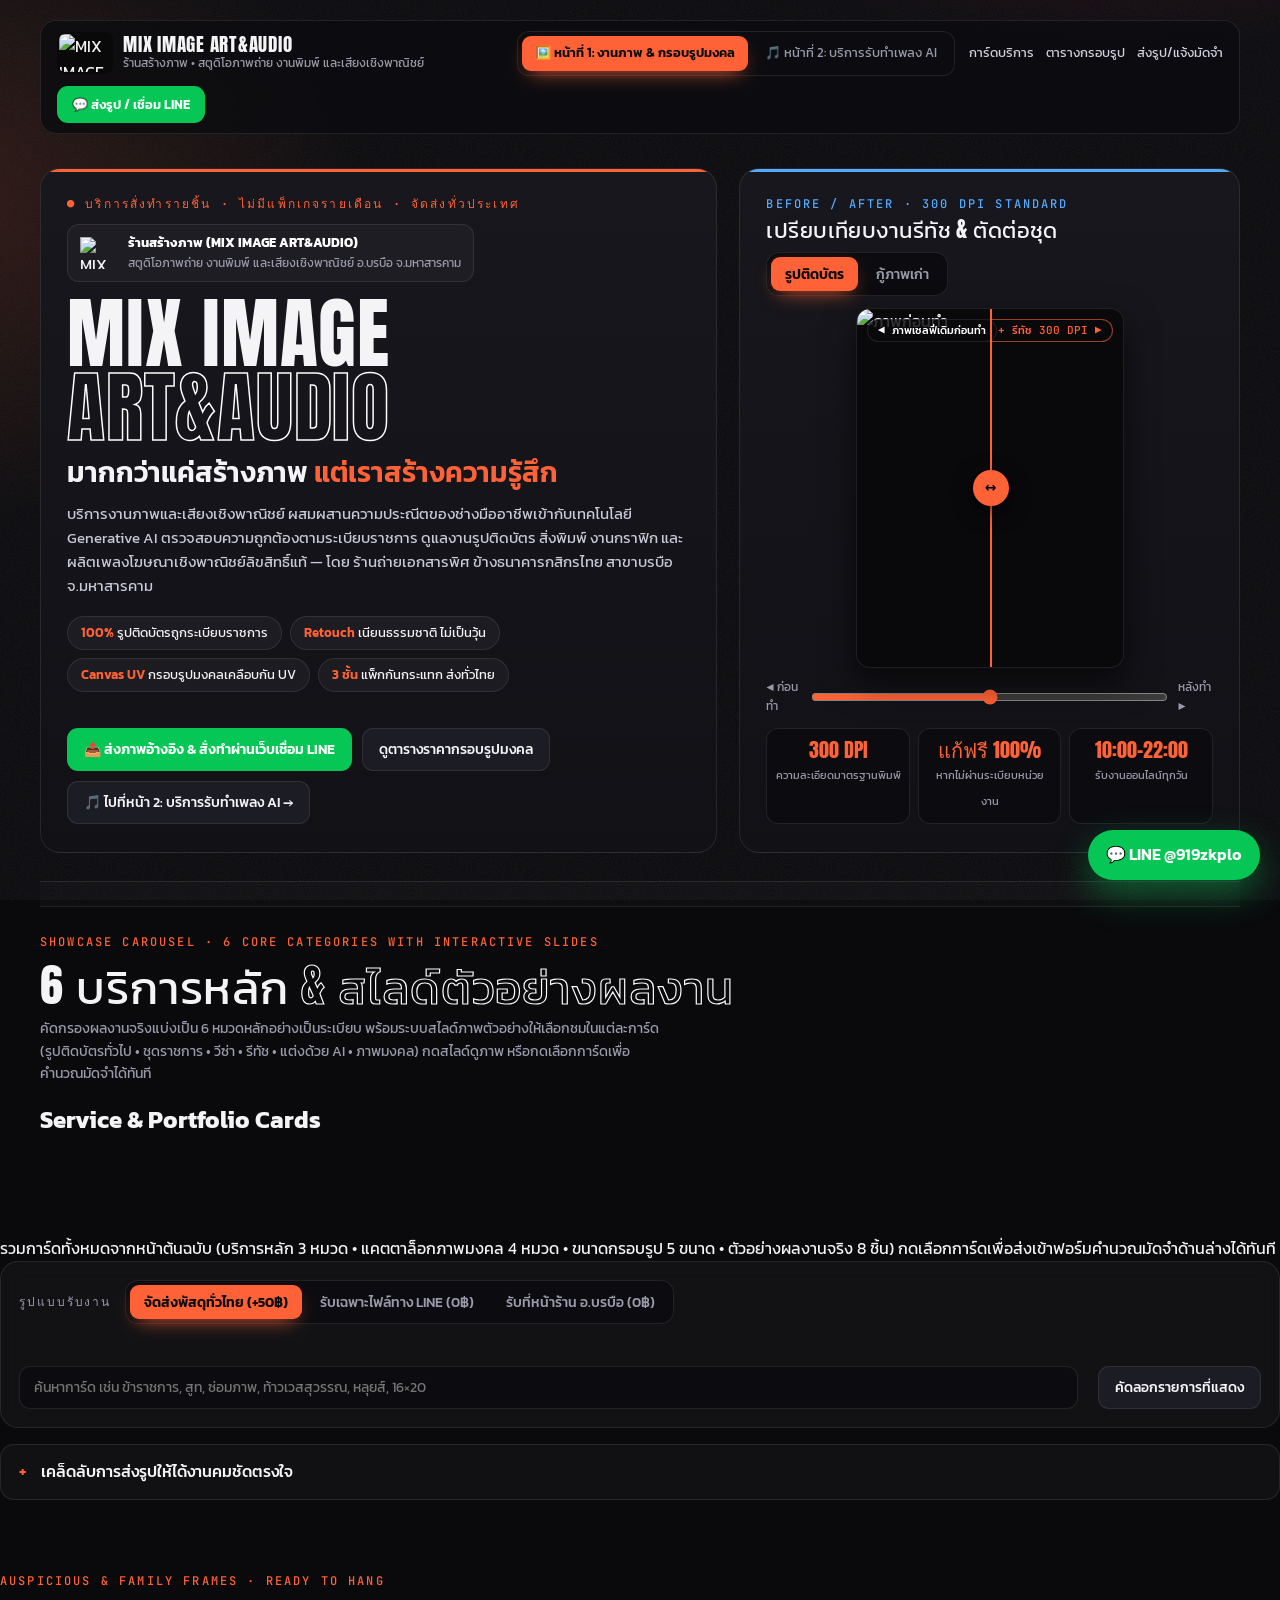
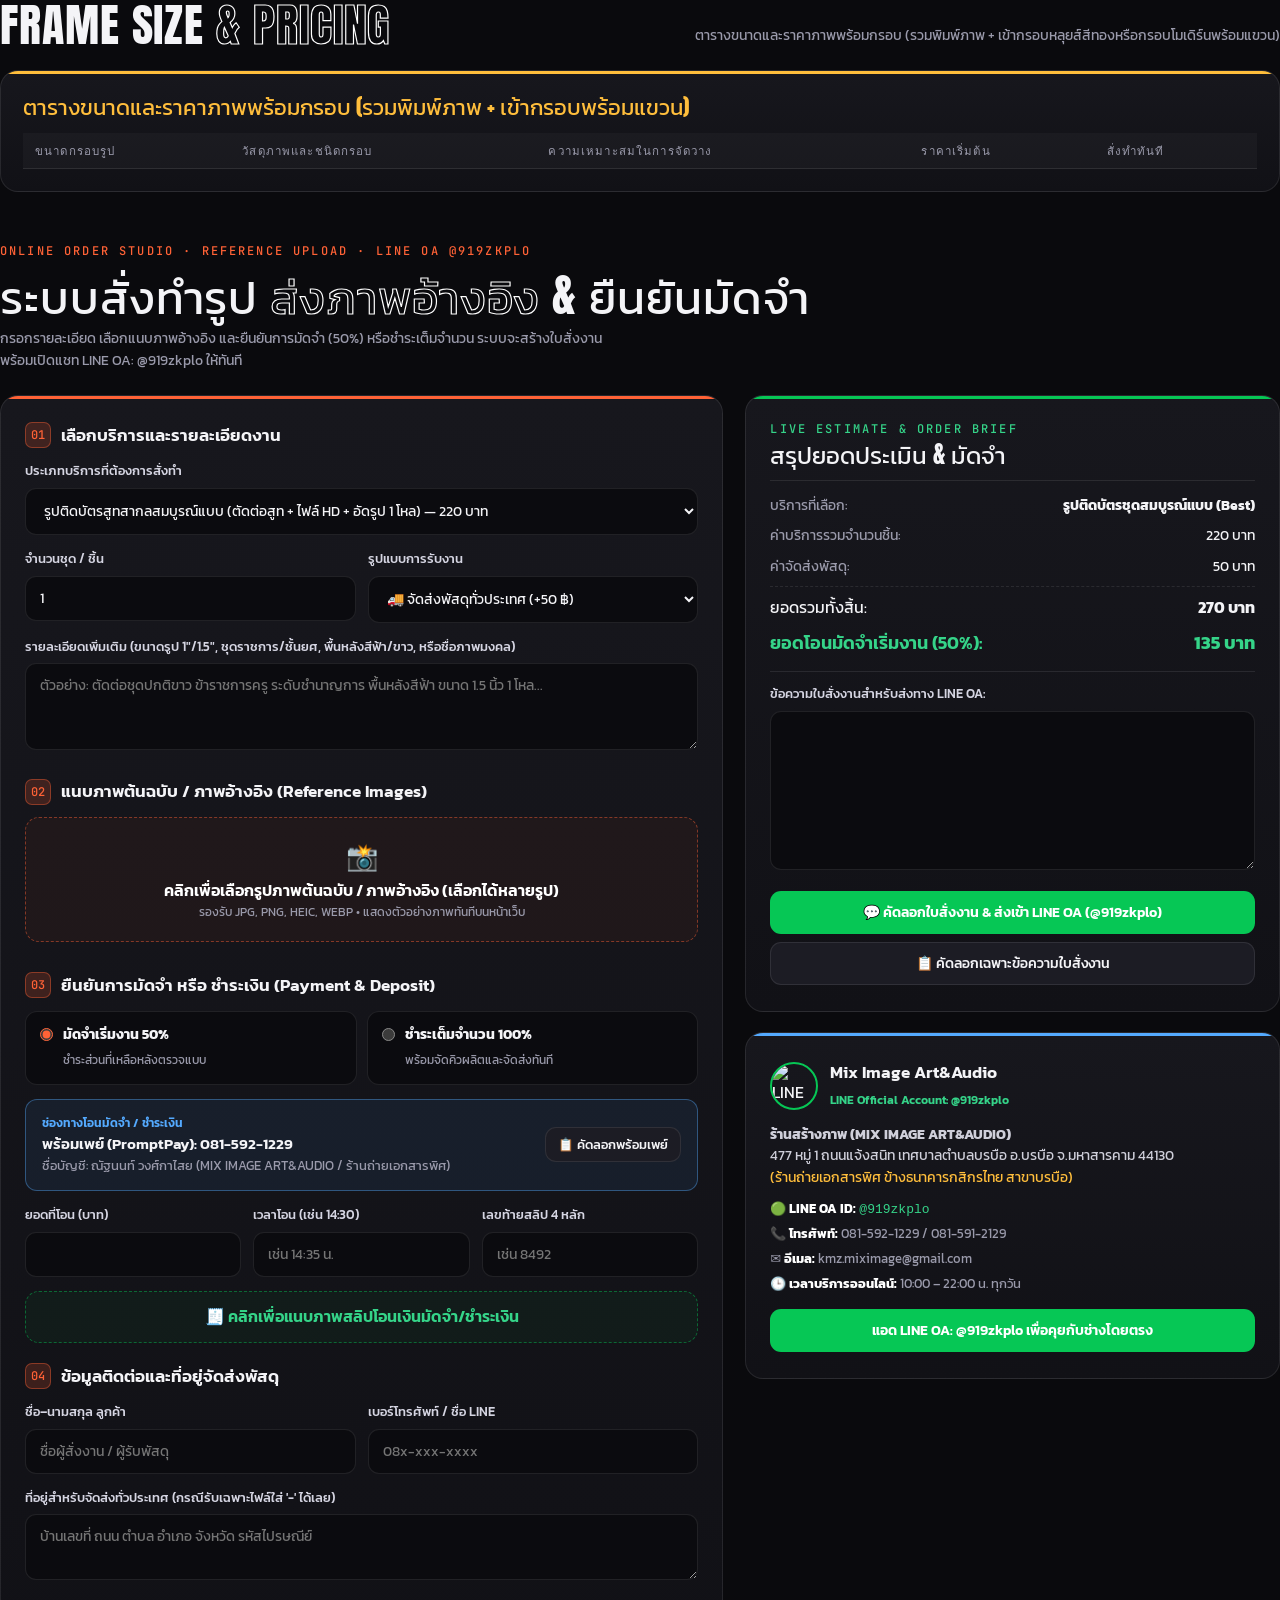
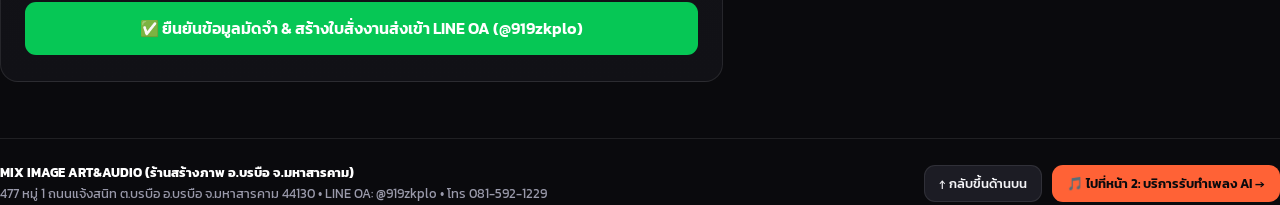
==== commit 02aae9d4: "feat: customize distinct brand logos for art and audio studio pages" ====
--- a/image.html
+++ b/image.html
@@ -4,6 +4,7 @@
 <meta charset="UTF-8">
 <meta name="viewport" content="width=device-width, initial-scale=1">
 <meta name="color-scheme" content="dark">
+<link rel="icon" type="image/jpeg" href="assets/images/logo-art.jpg">
 <title>MIX IMAGE ART&amp;AUDIO | หน้า 1: งานภาพ รูปติดบัตร รีทัช กรอบรูปมงคล (Street Editorial)</title>
 <meta name="description" content="ร้านสร้างภาพ MIX IMAGE ART&AUDIO อ.บรบือ จ.มหาสารคาม รับทำรูปติดบัตรออนไลน์ ตัดต่อชุดข้าราชการ รีทัช ซ่อมภาพเก่า และภาพมงคลพร้อมกรอบ ส่งทั่วประเทศ">
 <link rel="preconnect" href="https://fonts.googleapis.com">
@@ -62,7 +63,7 @@
   -webkit-backdrop-filter:blur(14px);backdrop-filter:blur(14px);
 }
 .brand{display:flex;align-items:center;gap:10px;margin-right:auto}
-.brand img{width:46px;height:40px;object-fit:contain}
+.brand img{width:56px;height:42px;object-fit:contain;border-radius:8px;background:rgba(0,0,0,.35);padding:2px}
 .brand b{display:block;font:400 19px/1 'Anton',sans-serif;letter-spacing:.04em}
 .brand small{display:block;font-size:11.5px;color:var(--muted)}
 .tabs{display:inline-flex;flex-wrap:wrap;gap:4px;padding:4px;border:1px solid var(--line);border-radius:12px;background:#0c0c10}
@@ -1403,8 +1404,8 @@
   document.addEventListener('keydown', e => { if (e.key === 'Escape') closeLb(); });
 
   /* ---------- Init ---------- */
-  $('brandLogo').src = src('assets/images/logo-3d.png?v=2');
-  $('heroLogo').src = src('assets/images/logo-3d.png?v=2');
+  $('brandLogo').src = src('assets/images/logo-art.jpg?v=3');
+  $('heroLogo').src = src('assets/images/logo-art.jpg?v=3');
   $('oaAvatar').src = SHOP.avatar;
   setBACase(1);
   const names = ITEMS.map(p => p.en);
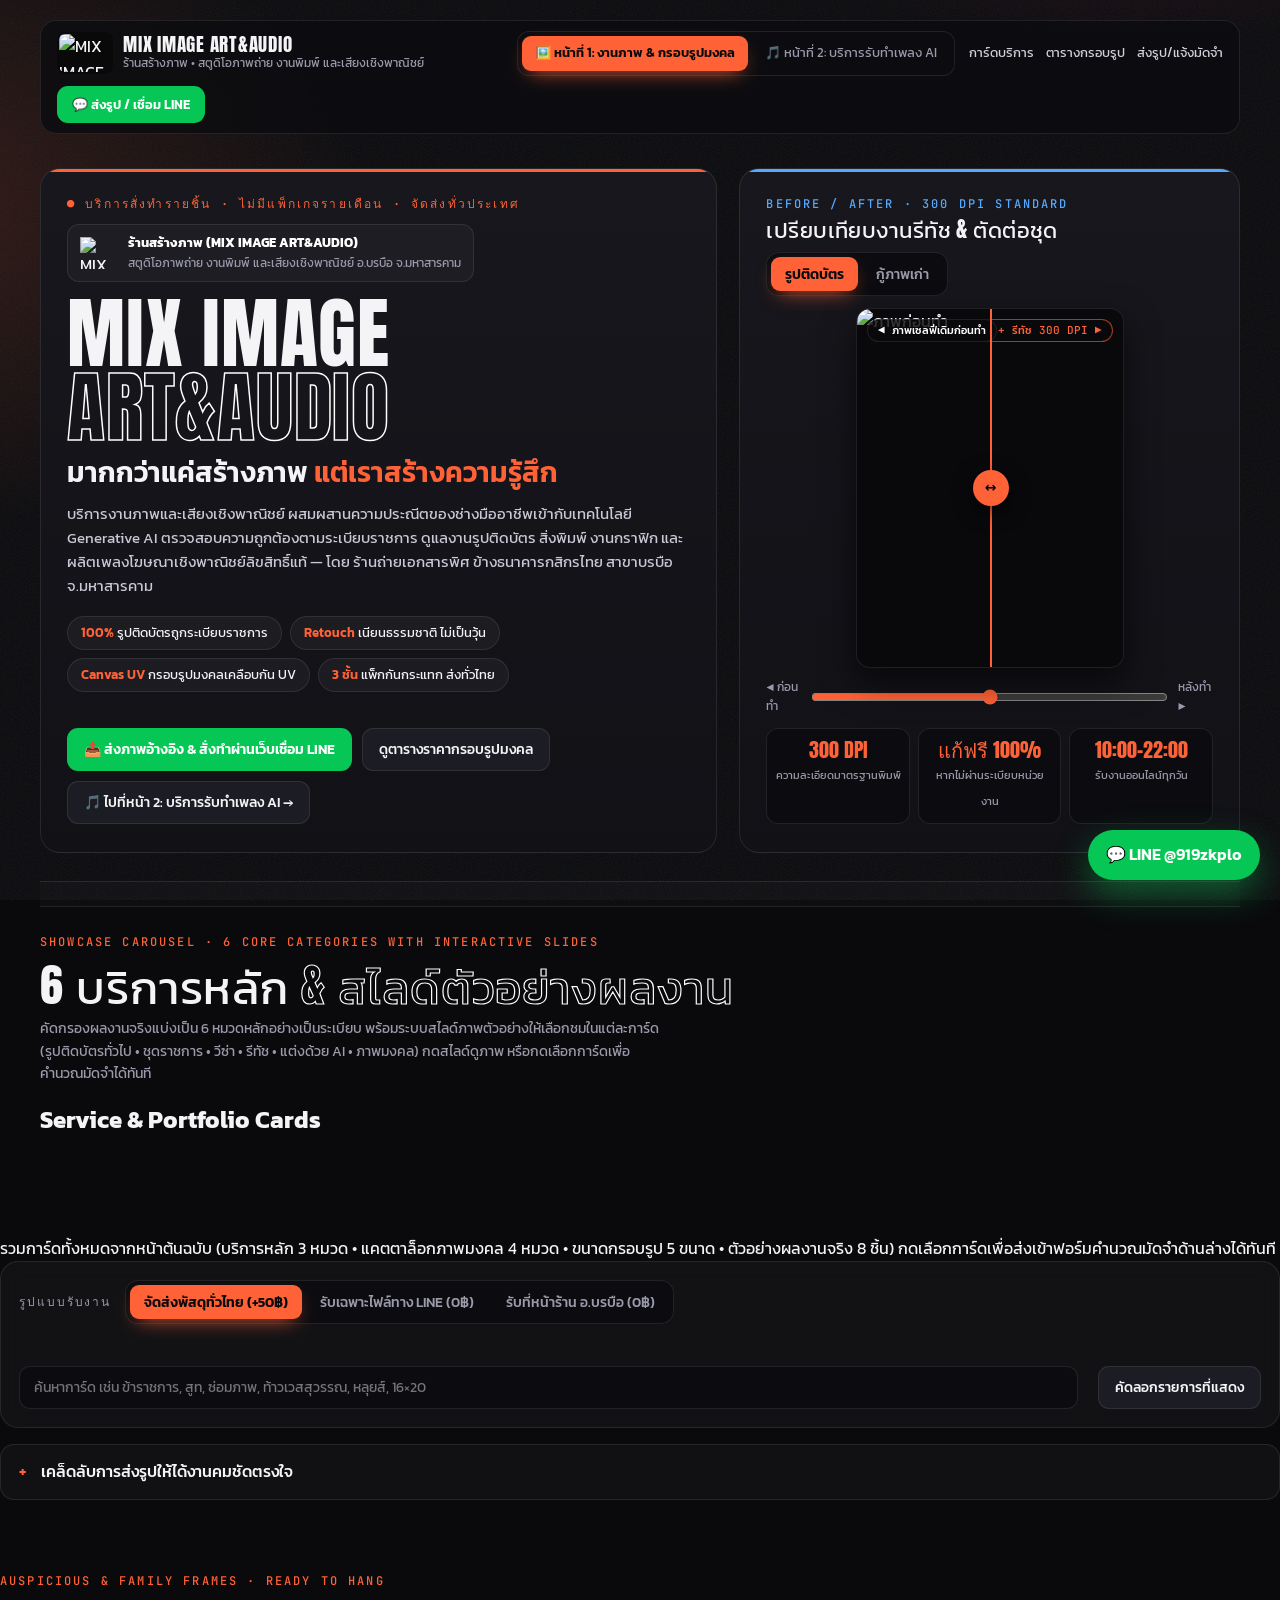
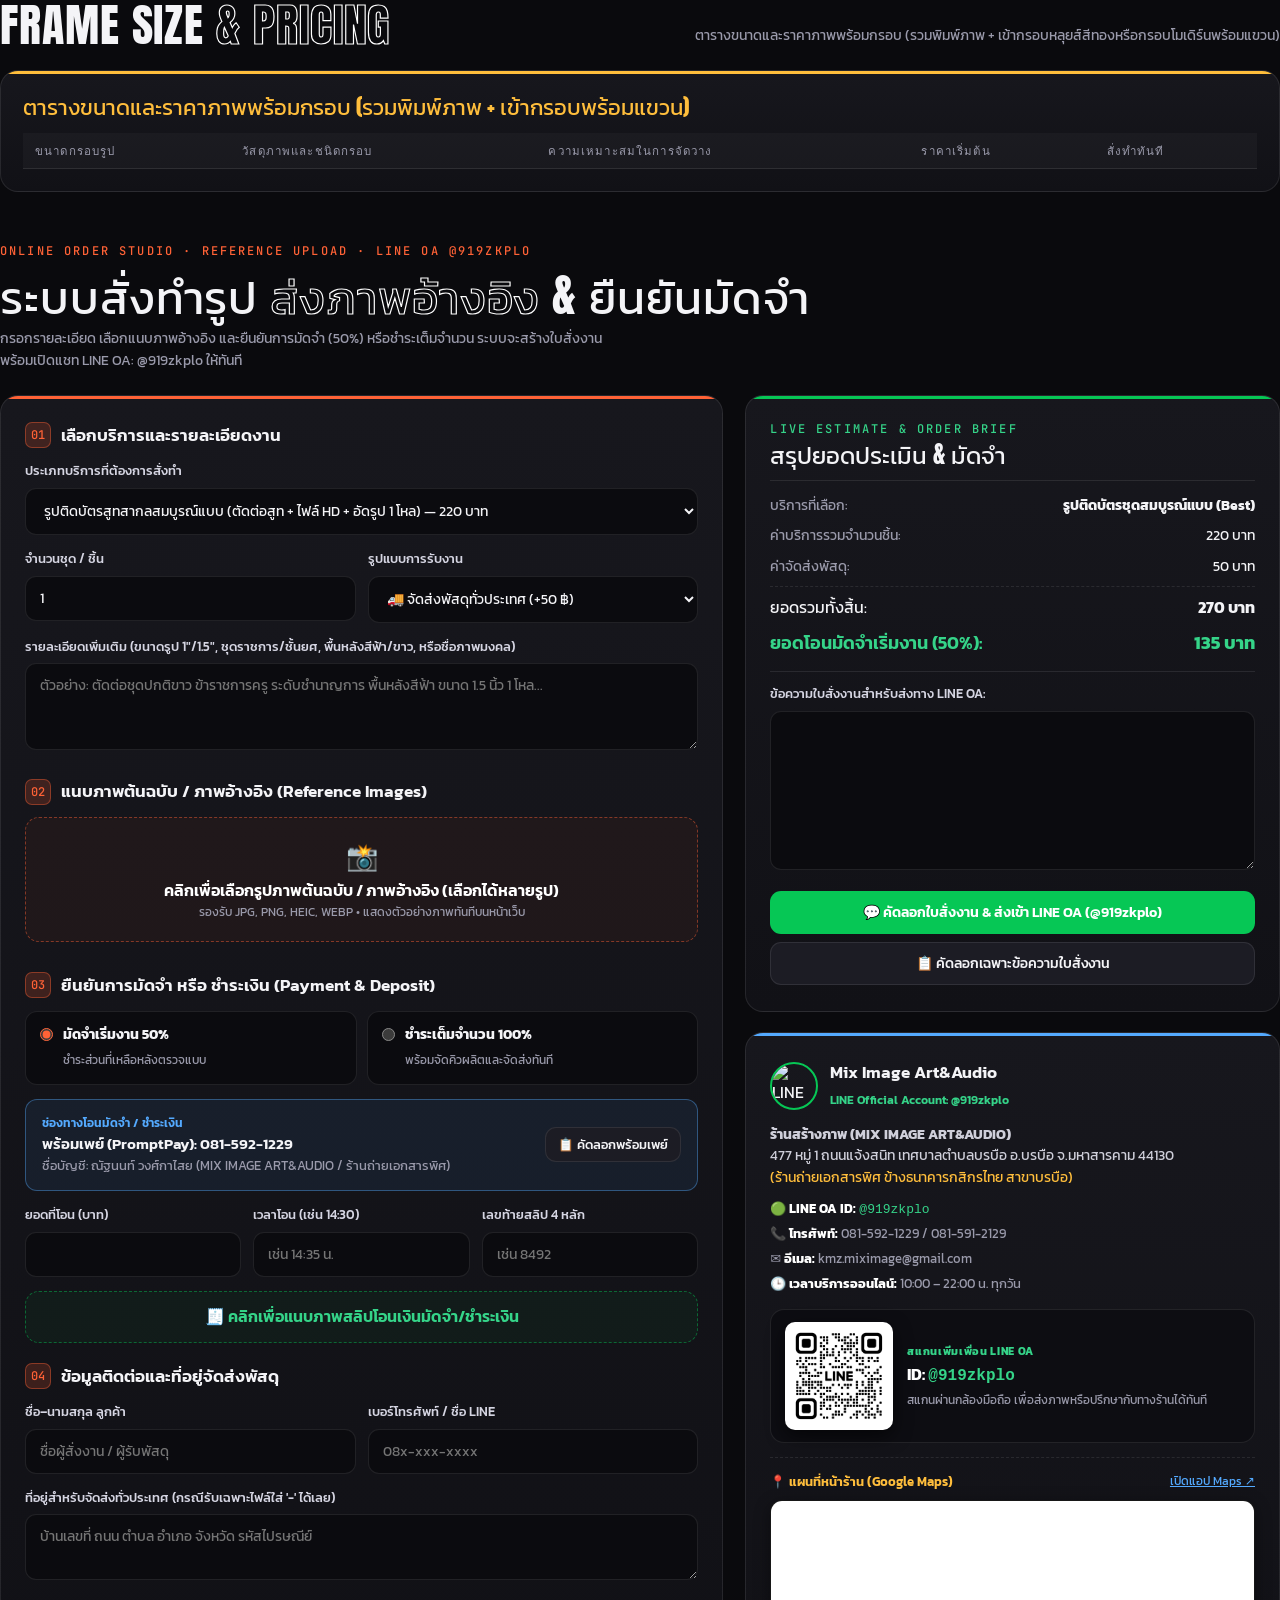
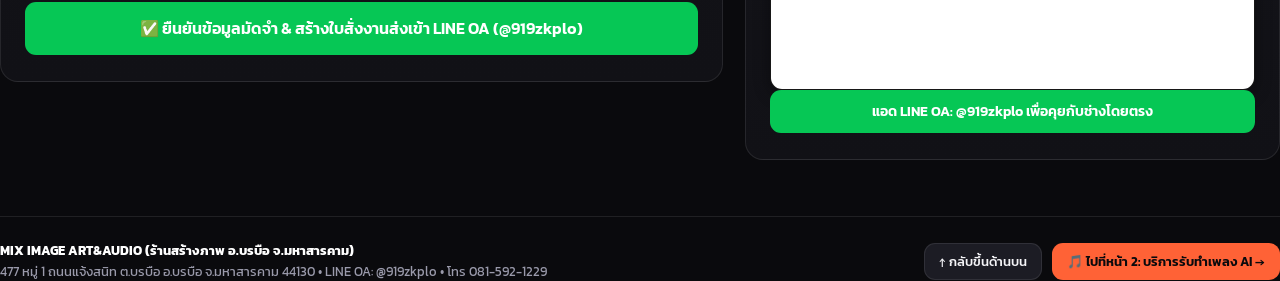
==== commit cd1e7ed7: "feat: embed official LINE OA QR code and Google Maps store location with share link" ====
--- a/image.html
+++ b/image.html
@@ -816,7 +816,31 @@
             <div>✉️ <b style="color:#fff">อีเมล:</b> kmz.miximage@gmail.com</div>
             <div>🕒 <b style="color:#fff">เวลาบริการออนไลน์:</b> 10:00 – 22:00 น. ทุกวัน</div>
           </div>
-          <a id="oaDirectLink" href="https://line.me/R/ti/p/@919zkplo" target="_blank" rel="noopener" class="btn line" style="width:100%">
+          
+          <!-- Official LINE OA QR Code -->
+          <div class="line-qr-wrap" style="display:flex;align-items:center;gap:14px;background:#0d0d12;padding:12px 14px;border-radius:14px;border:1px solid var(--line);margin:14px 0">
+            <a href="https://line.me/R/ti/p/@919zkplo" target="_blank" rel="noopener" style="flex-shrink:0" title="คลิกเพื่อแอด LINE OA: @919zkplo">
+              <img src="https://qr-official.line.me/gs/M_919zkplo_BW.png?oat_content=qr" onerror="this.onerror=null;this.src='assets/line-qr.png'" alt="LINE Official Account @919zkplo" style="width:108px;height:108px;border-radius:10px;background:#fff;padding:6px;display:block;box-shadow:0 6px 18px rgba(0,0,0,.6);object-fit:contain">
+            </a>
+            <div>
+              <div style="font-size:11px;color:#35d489;font-weight:700;letter-spacing:.06em;text-transform:uppercase">สแกนเพิ่มเพื่อน LINE OA</div>
+              <div style="font-size:16px;font-weight:700;color:#fff;margin:2px 0">ID: <code style="color:#35d489">@919zkplo</code></div>
+              <div style="font-size:12px;color:var(--muted);line-height:1.4">สแกนผ่านกล้องมือถือ เพื่อส่งภาพหรือปรึกษากับทางร้านได้ทันที</div>
+            </div>
+          </div>
+
+          <!-- Official Google Maps Store Location -->
+          <div class="store-map-card" style="margin-top:14px;padding-top:14px;border-top:1px dashed var(--line)">
+            <div style="display:flex;justify-content:space-between;align-items:center;margin-bottom:8px">
+              <span style="font-size:12.5px;font-weight:600;color:rgb(var(--gold))">📍 แผนที่หน้าร้าน (Google Maps)</span>
+              <a href="https://share.google/Uw6oxw9le0qcjiy1S" target="_blank" rel="noopener" style="font-size:12px;color:rgb(var(--cyan));text-decoration:underline">เปิดแอป Maps ↗</a>
+            </div>
+            <div style="width:100%;height:190px;border-radius:12px;overflow:hidden;border:1px solid var(--line);background:#000;box-shadow:0 4px 16px rgba(0,0,0,.4)">
+              <iframe src="https://www.google.com/maps/embed?pb=!1m18!1m12!1m3!1d3834.463108576925!2d103.11919167575981!3d16.041440440179915!2m3!1f0!2f0!3f0!3m2!1i1024!2i768!4f13.1!3m3!1m2!1s0x311873567a638709%3A0x681990a47c6a6c39!2zTUlYIEltYWdlIEFydCAmIEF1ZGlvICjguKrguKPguYnguLLguIfguKDguLLguJ4p!5e0!3m2!1sth!2sth!4v1793299689087!5m2!1sth!2sth" width="100%" height="100%" style="border:0;" allowfullscreen="" loading="lazy" referrerpolicy="strict-origin-when-cross-origin" title="แผนที่ร้าน MIX Image Art & Audio (สร้างภาพ)"></iframe>
+            </div>
+          </div>
+
+<a id="oaDirectLink" href="https://line.me/R/ti/p/@919zkplo" target="_blank" rel="noopener" class="btn line" style="width:100%">
             แอด LINE OA: @919zkplo เพื่อคุยกับช่างโดยตรง
           </a>
         </div>
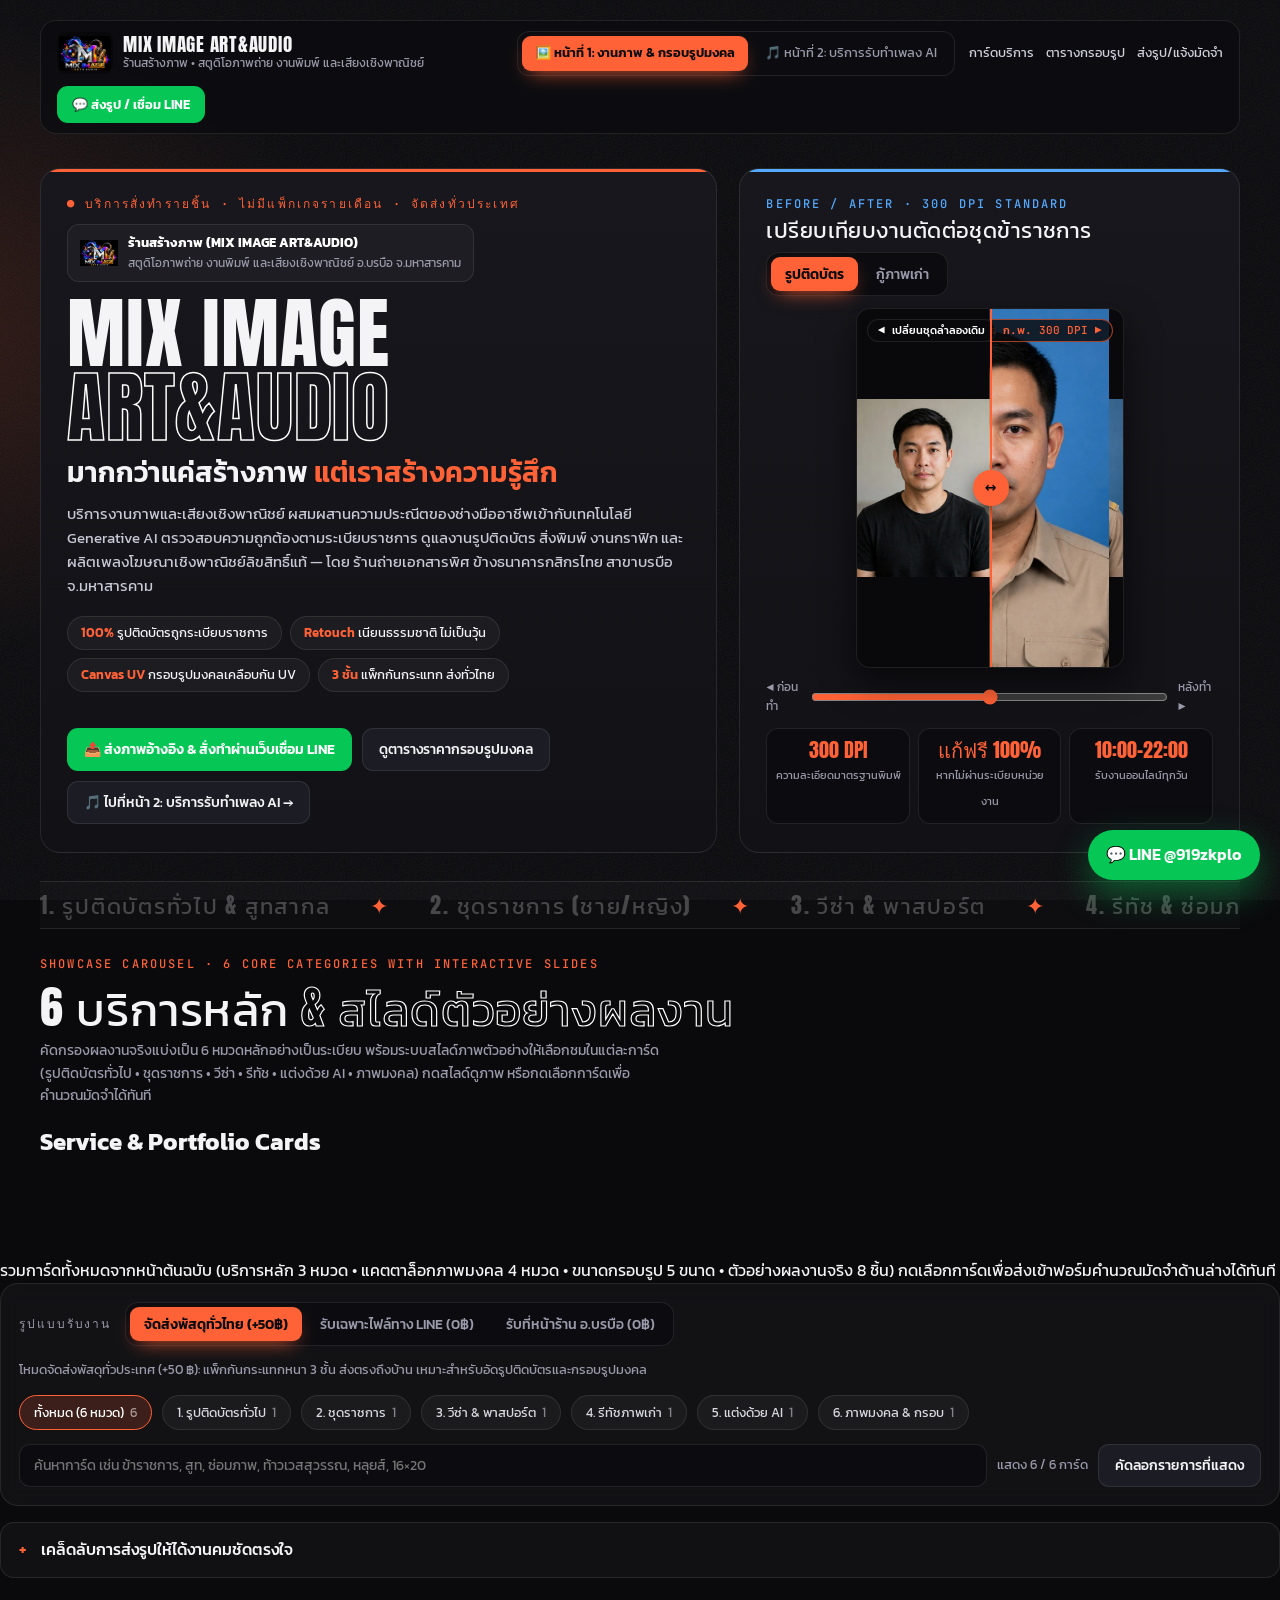
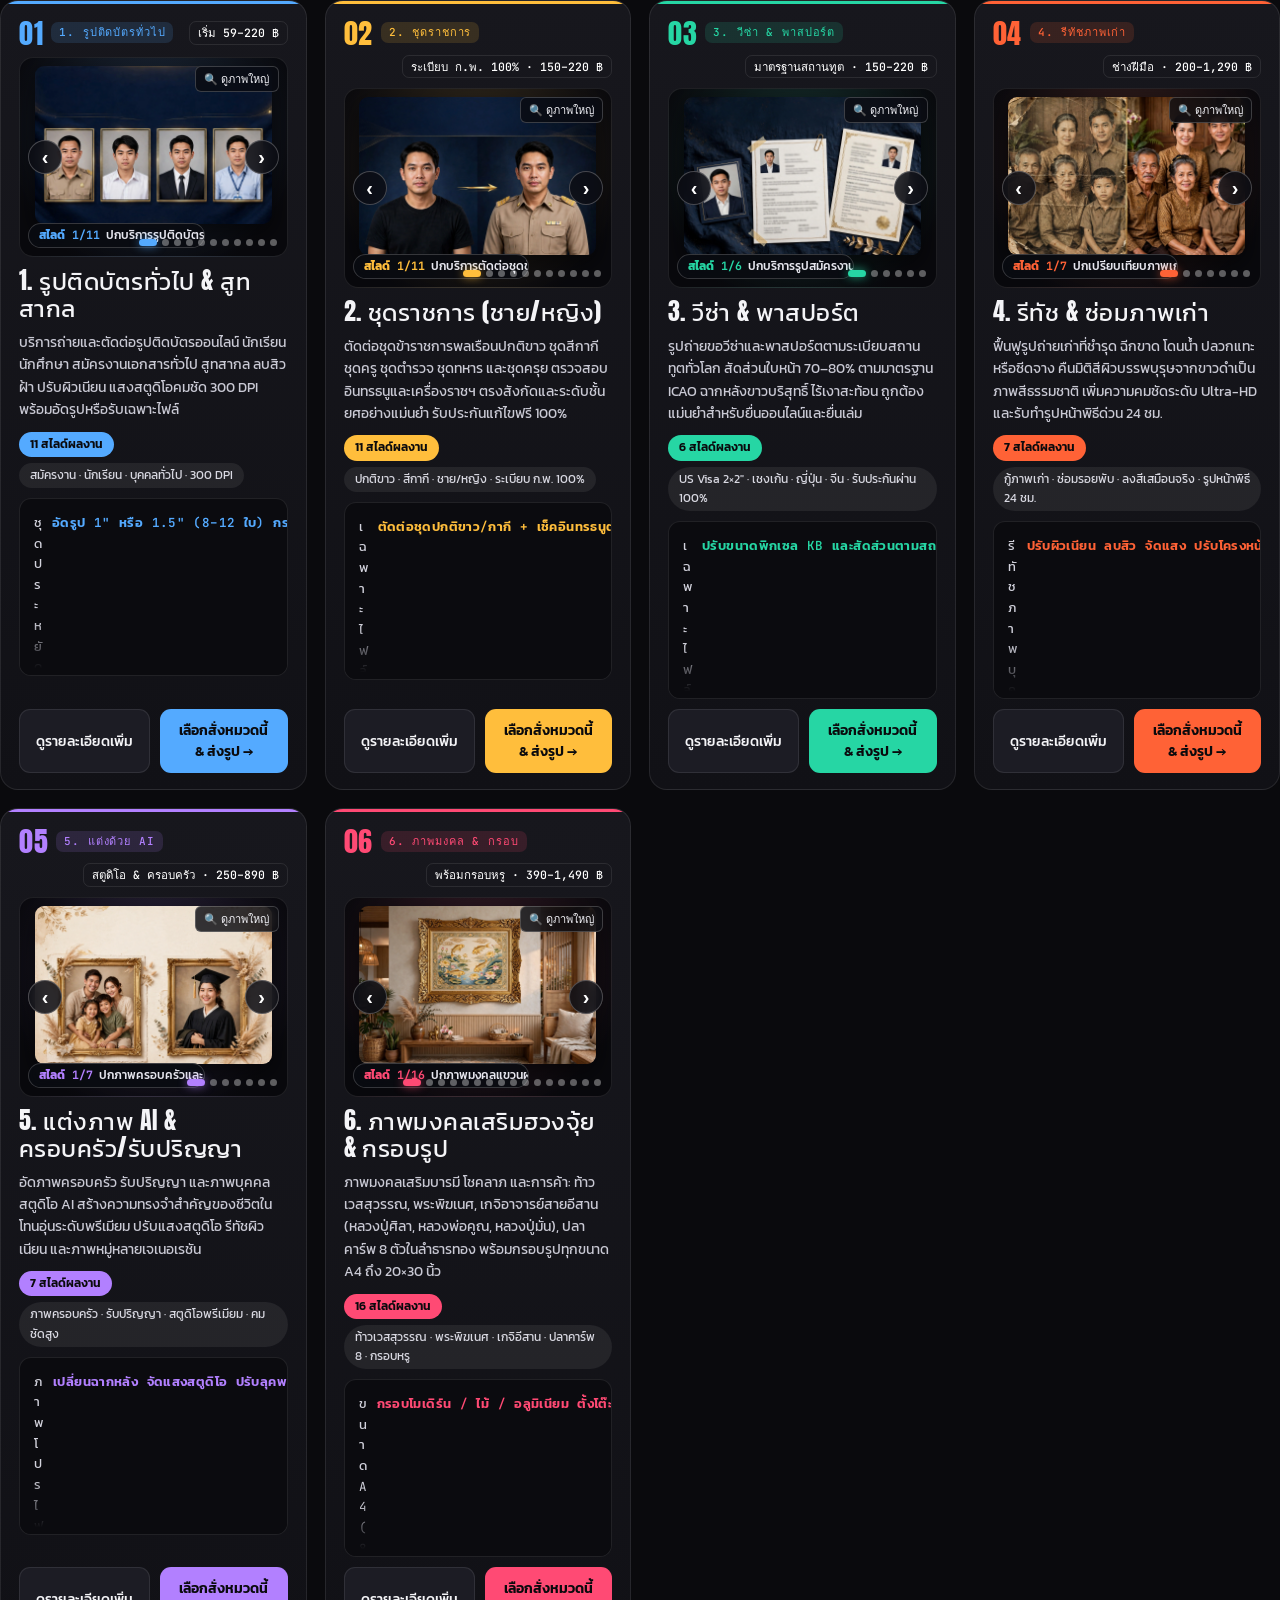
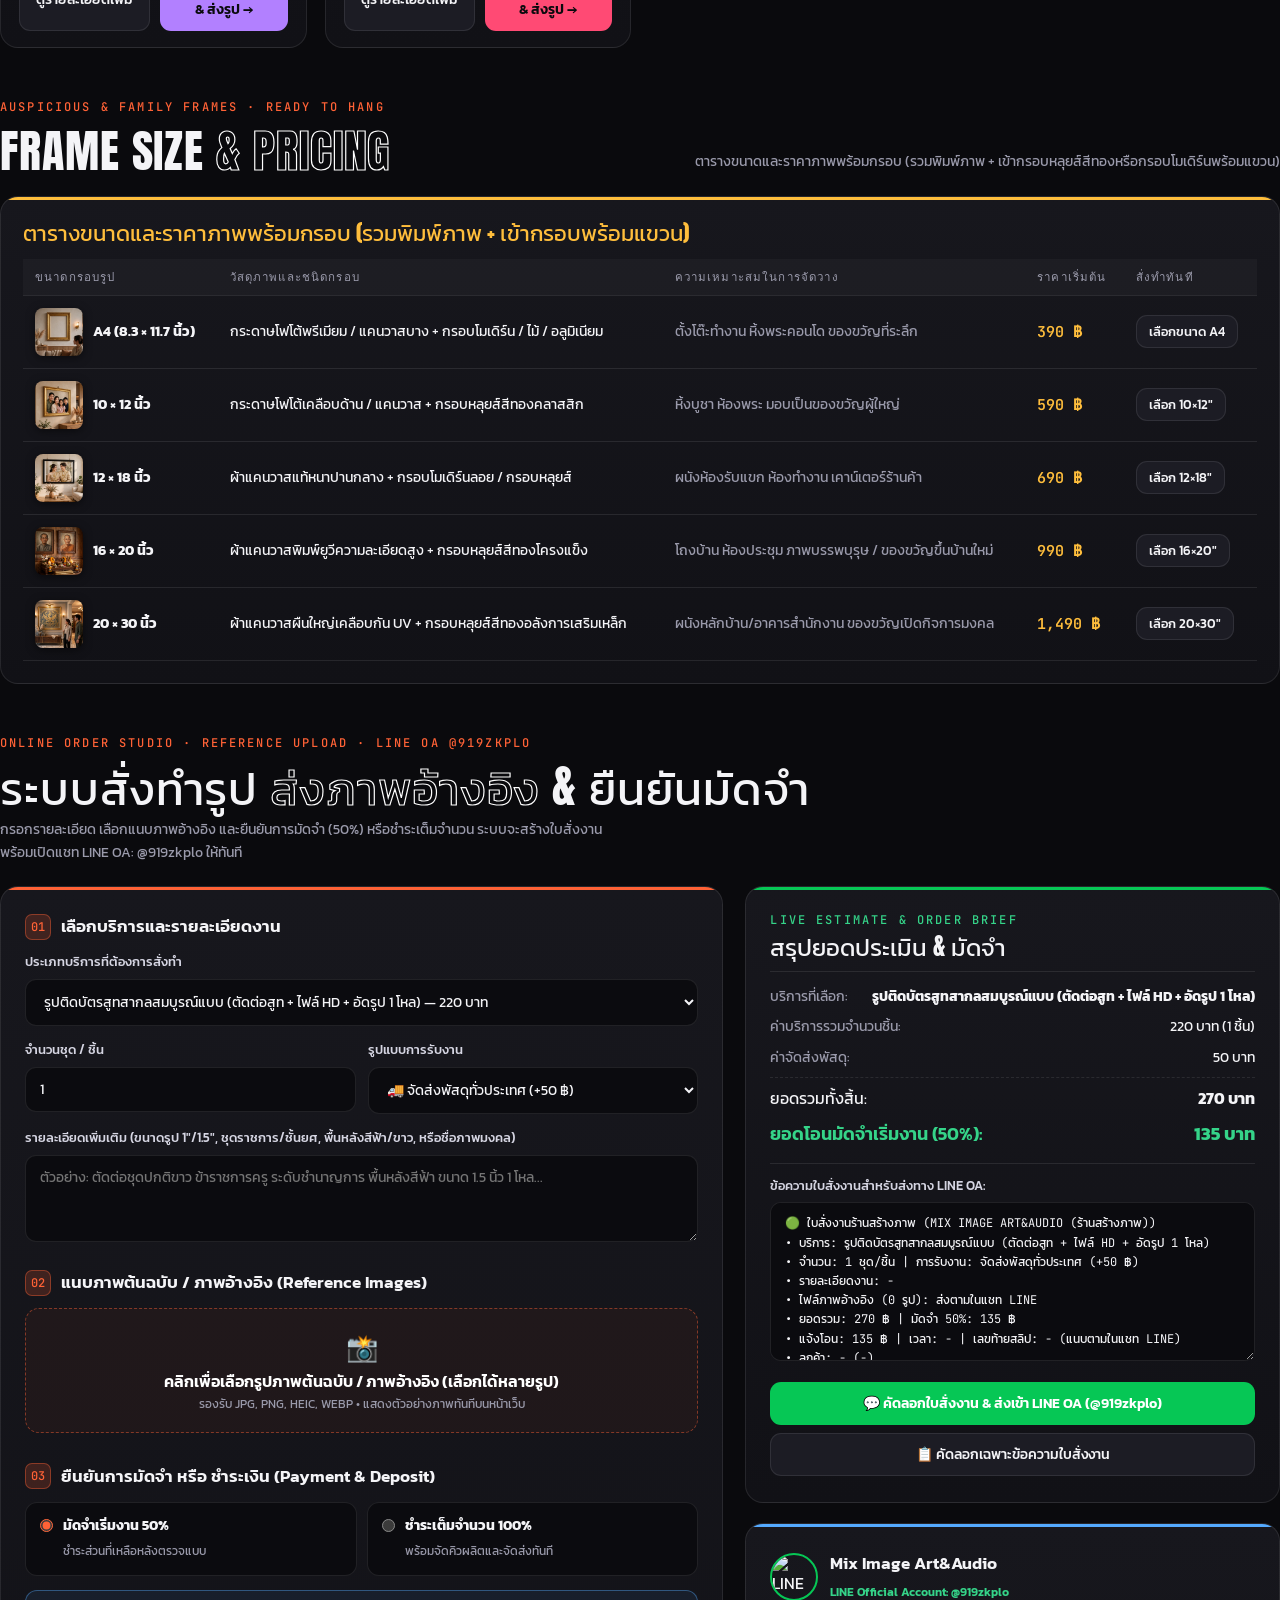
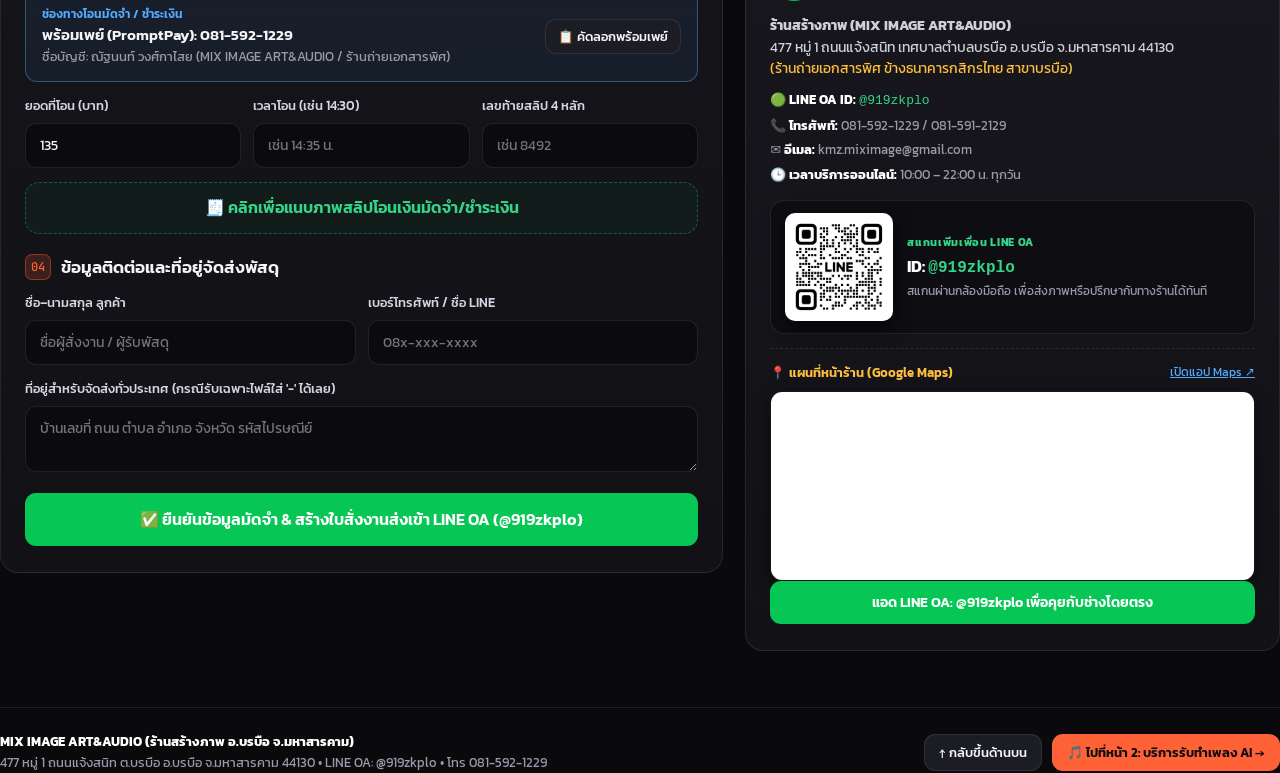
==== commit 76df0276: "fix(js): restore missing helper functions and BA slider so cards render properly on miximage.shop" ====
--- a/image.html
+++ b/image.html
@@ -906,21 +906,28 @@
   /* ===================================================================
      [ANTIGRAVITY DATA ZONE 3: การ์ด 6 หมวดหลัก พร้อมสไลด์โชว์ผลงานจริง]
      =================================================================== */
-  const ITEMS = [
+    const ITEMS = [
     {
       id: 1,
       cat: 'idphoto',
       ratio: 'เริ่ม 59–220 ฿',
       selectPrice: 89,
-      en: '1. รูปติดบัตรทั่วไป',
+      en: '1. รูปติดบัตรทั่วไป & สูทสากล',
       sub: 'Student, General & Business ID Photos',
-      th: 'บริการถ่ายและแต่งรูปติดบัตรออนไลน์ นักเรียน นักศึกษา สมัครงานเอกสารทั่วไป ลบสิว ฝ้า ปรับผิวเนียน ล็อกโครงหน้าเดิม แสงเงาคมชัด 300 DPI พร้อมอัดรูปหรือรับเฉพาะไฟล์',
+      th: 'บริการถ่ายและตัดต่อรูปติดบัตรออนไลน์ นักเรียน นักศึกษา สมัครงานเอกสารทั่วไป สูทสากล ลบสิว ฝ้า ปรับผิวเนียน แสงสตูดิโอคมชัด 300 DPI พร้อมอัดรูปหรือรับเฉพาะไฟล์',
       mood: 'สมัครงาน · นักเรียน · บุคคลทั่วไป · 300 DPI',
       slides: [
-        { img: 'assets/work/id-sample-thai-man-suit.webp', title: 'สูทสากลชายมาตรฐานสมัครงาน' },
-        { img: 'assets/work/id-sample-thai-woman-suit.webp', title: 'สูทสากลหญิงสุภาพเรียบร้อย' },
-        { img: 'assets/work/id-sample-woman-after.webp', title: 'นักเรียน นักศึกษา และบุคคลทั่วไป' },
-        { img: 'assets/work/id-sample-before-after.webp', title: 'เปรียบเทียบก่อน-หลังเซลฟี่มือถือ' }
+        { img: 'assets/gallery/01-00-cover.webp', title: 'ปกบริการรูปติดบัตรออนไลน์ สตูดิโอมืออาชีพ' },
+        { img: 'assets/gallery/01-03.webp', title: 'รูปติดบัตรนักศึกษา ฉากหลังฟ้ามาตรฐาน' },
+        { img: 'assets/gallery/01-04.webp', title: 'รูปสมัครงานสูทสีกรมท่า' },
+        { img: 'assets/gallery/01-05.webp', title: 'รูปสมัครงานสูทสีดำ ทางการ' },
+        { img: 'assets/gallery/01-07.webp', title: 'ตัวอย่างเปลี่ยนชุดลำลองเป็นสูทสมัครงาน' },
+        { img: 'assets/gallery/01-08.webp', title: 'ตัวอย่างรีทัชผิวหน้าและปรับแสงสตูดิโอ' },
+        { img: 'assets/gallery/15-01.webp', title: 'สูทดำพื้นหลังฟ้า สมัครงาน' },
+        { img: 'assets/gallery/15-02.webp', title: 'สูทสีกรมท่า ผู้บริหาร' },
+        { img: 'assets/gallery/15-04.webp', title: 'รูปโปรไฟล์ LinkedIn / ทางการ' },
+        { img: 'assets/gallery/15-05.webp', title: 'รูปติด Resume สมัครงาน' },
+        { img: 'assets/gallery/15-07.webp', title: 'Mockup เอกสารสมัครงาน' }
       ],
       lines: [
         ['ชุดประหยัด (Good)', 'อัดรูป 1" หรือ 1.5" (8–12 ใบ) กระดาษโฟโต้ด้านกันน้ำ (59 ฿)'],
@@ -934,14 +941,22 @@
       cat: 'civil',
       ratio: 'ระเบียบ ก.พ. 100% · 150–220 ฿',
       selectPrice: 220,
-      en: '2. ชุดราชการ',
+      en: '2. ชุดราชการ (ชาย/หญิง)',
       sub: 'Thai Civil Official Uniforms & Regalia',
       th: 'ตัดต่อชุดข้าราชการพลเรือนปกติขาว ชุดสีกากี ชุดครู ชุดตำรวจ ชุดทหาร และชุดครุย ตรวจสอบอินทรธนูและเครื่องราชฯ ตรงสังกัดและระดับชั้นยศอย่างแม่นยำ รับประกันแก้ไขฟรี 100%',
-      mood: 'ปกติขาว · สีกากี · ครู-ตำรวจ-ทหาร · แก้ไขฟรี 100%',
+      mood: 'ปกติขาว · สีกากี · ชาย/หญิง · ระเบียบ ก.พ. 100%',
       slides: [
-        { img: 'assets/work/id-sample-thai-civil-man.webp', title: 'ข้าราชการพลเรือนชายปกติขาว' },
-        { img: 'assets/work/id-sample-thai-civil-woman.webp', title: 'ข้าราชการพลเรือนหญิงปกติขาว' },
-        { img: 'assets/work/ba-id-woman-after.webp', title: 'จัดแสงสตูดิโอ 3 จุด ล็อกโครงหน้า' }
+        { img: 'assets/gallery/13-00-cover.webp', title: 'ปกบริการตัดต่อชุดข้าราชการชาย' },
+        { img: 'assets/gallery/14-00-cover.webp', title: 'ปกบริการตัดต่อชุดข้าราชการหญิง' },
+        { img: 'assets/gallery/01-01.webp', title: 'ข้าราชการชาย ชุดสีกากี ฉากฟ้ามาตรฐาน' },
+        { img: 'assets/gallery/01-02.webp', title: 'ข้าราชการหญิง ชุดสีกากี ฉากฟ้ามาตรฐาน' },
+        { img: 'assets/gallery/13-03.webp', title: 'ชุดปกติขาวชาย ถูกระเบียบ ก.พ.' },
+        { img: 'assets/gallery/14-03.webp', title: 'ชุดปกติขาวหญิง ถูกระเบียบ ก.พ.' },
+        { img: 'assets/gallery/13-04.webp', title: 'ตัวอย่างเปลี่ยนเสื้อยืดเป็นชุดราชการ' },
+        { img: 'assets/gallery/14-04.webp', title: 'ตัวอย่างเปลี่ยนชุดลำลองเป็นชุดราชการหญิง' },
+        { img: 'assets/gallery/13-01.webp', title: 'ข้าราชการชายครึ่งตัว คมชัด 300 DPI' },
+        { img: 'assets/gallery/14-01.webp', title: 'ข้าราชการหญิงครึ่งตัว คมชัด 300 DPI' },
+        { img: 'assets/gallery/13-05.webp', title: 'ตัวอย่างรีทัชภาพข้าราชการ' }
       ],
       lines: [
         ['เฉพาะไฟล์ดิจิทัล 300 DPI', 'ตัดต่อชุดปกติขาว/กากี + เช็คอินทรธนูตรงยศ (150 ฿)'],
@@ -960,10 +975,12 @@
       th: 'รูปถ่ายขอวีซ่าและพาสปอร์ตตามระเบียบสถานทูตทั่วโลก สัดส่วนใบหน้า 70–80% ตามมาตรฐาน ICAO ฉากหลังขาวบริสุทธิ์ ไร้เงาสะท้อน ถูกต้องแม่นยำสำหรับยื่นออนไลน์และยื่นเล่ม',
       mood: 'US Visa 2×2" · เชงเก้น · ญี่ปุ่น · จีน · รับประกันผ่าน 100%',
       slides: [
-        { img: 'assets/work/id-sample-thai-woman-suit.webp', title: 'US Visa 2×2 นิ้ว (ฉากขาวบริสุทธิ์)' },
-        { img: 'assets/work/id-sample-thai-man-suit.webp', title: 'วีซ่าเชงเก้น / ยุโรป 35×45 มม.' },
-        { img: 'assets/work/id-sample-woman-after.webp', title: 'วีซ่าญี่ปุ่น / จีน / พาสปอร์ตสากล' },
-        { img: 'assets/work/id-sample-before-after.webp', title: 'สัดส่วนใบหน้า 70–80% ตามมาตรฐาน ICAO' }
+        { img: 'assets/gallery/15-00-cover.webp', title: 'ปกบริการรูปสมัครงานและวีซ่าทางการ' },
+        { img: 'assets/gallery/15-06.webp', title: 'รูปสมัครวีซ่า สัดส่วนสถานทูตกำหนด' },
+        { img: 'assets/gallery/15-01.webp', title: 'สูทดำฉากฟ้า/ขาวสำหรับยื่นวีซ่า' },
+        { img: 'assets/gallery/15-02.webp', title: 'สูทสีกรมท่า ทางการสากล' },
+        { img: 'assets/gallery/15-03.webp', title: 'สูทสีเทา สุภาพเรียบร้อย' },
+        { img: 'assets/gallery/01-04.webp', title: 'สูทมาตรฐานสากล 300 DPI' }
       ],
       lines: [
         ['เฉพาะไฟล์ยื่นวีซ่าออนไลน์', 'ปรับขนาดพิกเซล KB และสัดส่วนตามสถานทูตกำหนด (150 ฿)'],
@@ -982,10 +999,13 @@
       th: 'ฟื้นฟูรูปถ่ายเก่าที่ชำรุด ฉีกขาด โดนน้ำ ปลวกแทะ หรือซีดจาง คืนมิติสีผิวบรรพบุรุษจากขาวดำเป็นภาพสีธรรมชาติ เพิ่มความคมชัดระดับ Ultra-HD และรับทำรูปหน้าพิธีด่วน 24 ชม.',
       mood: 'กู้ภาพเก่า · ซ่อมรอยพับ · ลงสีเสมือนจริง · รูปหน้าพิธี 24 ชม.',
       slides: [
-        { img: 'assets/work/zip-restore-family.webp', title: 'ฟื้นฟูภาพถ่ายครอบครัวเก่า ลบรอยด่างและเชื้อรา' },
-        { img: 'assets/work/zip-restore-couple.webp', title: 'บูรณะภาพคู่ขาวดำ คืนมิติสีผิวธรรมชาติ 100%' },
-        { img: 'assets/work/ba-restore-flower-after.webp', title: 'กู้ภาพเก่าชำรุด คืนความคมชัด 300 DPI' },
-        { img: 'assets/work/zip-restore-beforeafter-3x2.webp', title: 'ตัวอย่างงานรีทัชและบูรณะภาพ 6 รูปแบบ' }
+        { img: 'assets/gallery/02-00-cover.webp', title: 'ปกเปรียบเทียบภาพเก่าก่อนซ่อมและหลังซ่อม' },
+        { img: 'assets/gallery/02-01.webp', title: 'ภาพเก่าขาวดำก่อนซ่อม' },
+        { img: 'assets/gallery/02-02.webp', title: 'ภาพเก่าหลังซ่อมบูรณะสมบูรณ์' },
+        { img: 'assets/gallery/02-03.webp', title: 'ภาพขาวดำแปลงเป็นภาพสีธรรมชาติ' },
+        { img: 'assets/gallery/02-04.webp', title: 'ภาพแตกเบลอก่อนเพิ่มความคมชัด' },
+        { img: 'assets/gallery/02-05.webp', title: 'ภาพบรรพบุรุษฟื้นฟูคุณภาพสูง' },
+        { img: 'assets/gallery/02-06.webp', title: 'ตัวอย่างซ่อมรอยขาด รอยพับ และคราบ' }
       ],
       lines: [
         ['รีทัชภาพบุคคลพรีเมียม', 'ปรับผิวเนียน ลบสิว จัดแสง ปรับโครงหน้า (200 ฿)'],
@@ -997,23 +1017,26 @@
     {
       id: 5,
       cat: 'aiart',
-      ratio: 'Gen-AI 4K · 250–890 ฿',
+      ratio: 'สตูดิโอ & ครอบครัว · 250–890 ฿',
       selectPrice: 350,
-      en: '5. แต่งภาพด้วย AI',
-      sub: 'Gen-AI Studio Portraits & Modern Creative Art',
-      th: 'เนรมิตภาพถ่ายบุคคลสตูดิโอด้วยเทคโนโลยี AI ระดับโปร เปลี่ยนฉากหลัง สลับสไตล์เสื้อผ้า ทำภาพพรีเวดดิ้งแนวแฟนตาซี ภาพโปสเตอร์อาร์ต และงานภาพลักษณ์ธุรกิจ คมชัดระดับ 4K',
-      mood: 'โปรไฟล์ AI · พรีเวดดิ้ง AI · สตูดิโอ 4K · งานอาร์ตโมเดิร์น',
+      en: '5. แต่งภาพ AI & ครอบครัว/รับปริญญา',
+      sub: 'Family, Graduation & AI Studio Portraits',
+      th: 'อัดภาพครอบครัว รับปริญญา และภาพบุคคลสตูดิโอ AI สร้างความทรงจำสำคัญของชีวิตในโทนอุ่นระดับพรีเมียม ปรับแสงสตูดิโอ รีทัชผิวเนียน และภาพหมู่หลายเจเนอเรชัน',
+      mood: 'ภาพครอบครัว · รับปริญญา · สตูดิโอพรีเมียม · คมชัดสูง',
       slides: [
-        { img: 'assets/work/wedding-sunset-veil.webp', title: 'ภาพถ่ายบุคคลและพรีเวดดิ้งสไตล์โรแมนติก AI' },
-        { img: 'assets/work/wedding-lake-heart.webp', title: 'ภาพบุคคล AI ริมทะเลสาบ แสงสีธรรมชาติสตูดิโอ' },
-        { img: 'assets/work/wedding-poster-packages.webp', title: 'แพ็กเกจโปสเตอร์ AI เวดดิ้ง & งานศิลปะ' },
-        { img: 'assets/work/design-business-card-luxury.webp', title: 'งานออกแบบกราฟิก AI & แบรนด์ดิ้งหรู' }
+        { img: 'assets/gallery/07-00-cover.webp', title: 'ปกภาพครอบครัวและภาพรับปริญญา' },
+        { img: 'assets/gallery/07-01.webp', title: 'ภาพครอบครัวกลางแจ้ง บรรยากาศธรรมชาติ' },
+        { img: 'assets/gallery/07-02.webp', title: 'ภาพครอบครัวในสตูดิโอ แสงอบอุ่น' },
+        { img: 'assets/gallery/07-03.webp', title: 'ภาพครอบครัวหลายเจเนอเรชัน' },
+        { img: 'assets/gallery/07-04.webp', title: 'ภาพรับปริญญาเดี่ยว คมชัดสง่างาม' },
+        { img: 'assets/gallery/07-05.webp', title: 'ภาพรับปริญญาร่วมกับครอบครัว' },
+        { img: 'assets/gallery/07-06.webp', title: 'ภาพหมู่เพื่อนรับปริญญา' }
       ],
       lines: [
         ['ภาพโปรไฟล์สตูดิโอ AI', 'เปลี่ยนฉากหลัง จัดแสงสตูดิโอ ปรับลุคพรีเมียม (250 ฿)'],
         ['ภาพบุคคล AI สไตล์พรีเวดดิ้ง/อาร์ต', 'เนรมิตภาพศิลปะและภาพแต่งงาน 4K คมชัดสูง (350 ฿)'],
-        ['ออกแบบโปสเตอร์ / ภาพศิลปะ AI', 'ภาพประดับตกแต่งห้อง หรือปกพอร์ตโฟลิโอ (450 ฿)'],
-        ['แพ็กเกจแบรนดิ้ง & คอร์ปอเรต AI', 'เซ็ตภาพลักษณ์ธุรกิจและผู้บริหารระดับ Luxury (890 ฿)']
+        ['อัดภาพครอบครัว / รับปริญญา', 'ปรับแสงสี รีทัชหน้าเนียน พร้อมพิมพ์ภาพพรีเมียม (390–590 ฿)'],
+        ['เซ็ตภาพครอบครัวพร้อมกรอบหลุยส์', 'ภาพหลายเจเนอเรชันพร้อมกรอบใหญ่ทรงคุณค่า (890–1,490 ฿)']
       ]
     },
     {
@@ -1021,27 +1044,106 @@
       cat: 'auspicious',
       ratio: 'พร้อมกรอบหรู · 390–1,490 ฿',
       selectPrice: 590,
-      en: '6. ภาพมงคลเสริมฮวงจุ้ย',
+      en: '6. ภาพมงคลเสริมฮวงจุ้ย & กรอบรูป',
       sub: 'Auspicious Sacred Art & Luxury Frames',
-      th: 'ภาพมงคลเสริมฮวงจุ้ย เสริมบารมี การค้า และโชคลาภ (มังกรทอง, ปลาคาร์ป 8 เซียน, ม้ามงคล, เรือสำเภา, ท้าวเวสสุวรรณ) พิมพ์บนผ้าแคนวาสแท้เคลือบกัน UV เข้ากรอบหลุยส์สีทองคลาสสิกหรือกรอบโมเดิร์น แพ็กกันกระแทก 3 ชั้นส่งทั่วไทย',
-      mood: 'มังกรทอง · ปลาคาร์ป 8 · สำเภา · ท้าวเวสสุวรรณ · กรอบหลุยส์',
+      th: 'ภาพมงคลเสริมบารมี โชคลาภ และการค้า: ท้าวเวสสุวรรณ, พระพิฆเนศ, เกจิอาจารย์สายอีสาน (หลวงปู่ศิลา, หลวงพ่อคูณ, หลวงปู่มั่น), ปลาคาร์พ 8 ตัวในลำธารทอง พร้อมกรอบรูปทุกขนาด A4 ถึง 20×30 นิ้ว',
+      mood: 'ท้าวเวสสุวรรณ · พระพิฆเนศ · เกจิอีสาน · ปลาคาร์พ 8 · กรอบหรู',
       slides: [
-        { img: 'assets/work/auspicious-dragon-g5-1.webp', title: 'มังกรทองเหินเวหา เสริมบารมีอำนาจการค้า' },
-        { img: 'assets/work/auspicious-koi-g5-1.webp', title: 'ปลาคาร์ฟ 8 เซียน เรียกทรัพย์เงินทองไหลมา' },
-        { img: 'assets/work/auspicious-horse-g5-1.webp', title: 'ม้ามงคล 8 ตัว ธุรกิจก้าวหน้ารวดเร็วไร้อุปสรรค' },
-        { img: 'assets/work/auspicious-ship-g5-1.webp', title: 'เรือสำเภาทอง ค้าขายราบรื่นกำไรมั่งคั่ง' },
-        { img: 'assets/work/auspicious-sacred-g5-1.webp', title: 'ท้าวเวสสุวรรณโณ มหาราช ขุมทรัพย์คุ้มครอง' },
-        { img: 'assets/work/auspicious-peacock-g5-1.webp', title: 'นกยูงคู่มงคล เสริมความรัก ความสง่างาม' },
-        { img: 'assets/work/zip-auspicious-frame-01.webp', title: 'ภาพมงคลเข้ากรอบหลุยส์สีทองหรูพร้อมแขวน' }
+        { img: 'assets/gallery/03-00-cover.webp', title: 'ปกภาพมงคลแขวนผนังพร้อมกรอบสีทองหรูหรา' },
+        { img: 'assets/gallery/04-00-cover.webp', title: 'ท้าวเวสสุวรรณและพระพิฆเนศวิมานทอง' },
+        { img: 'assets/gallery/04-01.webp', title: 'ท้าวเวสสุวรรณถือกระบองทอง เสริมอำนาจ' },
+        { img: 'assets/gallery/04-04.webp', title: 'พระพิฆเนศประทานพร มหาเทพแห่งความสำเร็จ' },
+        { img: 'assets/gallery/05-00-cover.webp', title: 'รวมพระเกจิอาจารย์สายอีสานในพลังศรัทธาทองคำ' },
+        { img: 'assets/gallery/05-01.webp', title: 'หลวงปู่ศิลา สิริจันโท' },
+        { img: 'assets/gallery/05-02.webp', title: 'หลวงพ่อคูณ ปริสุทโธ' },
+        { img: 'assets/gallery/05-03.webp', title: 'หลวงปู่มั่น ภูริทัตโต' },
+        { img: 'assets/gallery/06-00-cover.webp', title: 'ปลาคาร์พ 8 ตัวว่ายในลำธารทอง มั่งคั่งร่ำรวย' },
+        { img: 'assets/gallery/06-01.webp', title: 'ปลาคาร์พ 8 ตัว ฮวงจุ้ยเรียกทรัพย์' },
+        { img: 'assets/gallery/06-03.webp', title: 'ปลาคาร์พว่ายทวนน้ำ ก้าวหน้ารวดเร็ว' },
+        { img: 'assets/gallery/08-00-cover.webp', title: 'กรอบรูปขนาด A4 สีทองหรูติดผนัง' },
+        { img: 'assets/gallery/09-00-cover.webp', title: 'กรอบรูป 10×12 นิ้ว พร้อมภาพมงคล' },
+        { img: 'assets/gallery/10-00-cover.webp', title: 'กรอบรูป 12×18 นิ้ว แขวนห้องรับแขก' },
+        { img: 'assets/gallery/11-00-cover.webp', title: 'กรอบรูป 16×20 นิ้ว แขวนในห้องพระ' },
+        { img: 'assets/gallery/12-00-cover.webp', title: 'กรอบรูป 20×30 นิ้ว โถงบ้านหรู เสริมบารมี' }
       ],
       lines: [
         ['ขนาด A4 (8.3×11.7")', 'กรอบโมเดิร์น / ไม้ / อลูมิเนียม ตั้งโต๊ะหรือหิ้งพระ (390 ฿)'],
         ['ขนาด 10×12 นิ้ว', 'กรอบหลุยส์สีทองคลาสสิก สำหรับหิ้งบูชา/ของขวัญ (590 ฿)'],
-        ['ขนาด 12×18 นิ้ว', 'ผ้าแคนวาสแท้ + กรอบโมเดิร์นลอย / กรอบหลุยส์ (690 ฿)'],
+        ['ขนาด 12×18 นิ้ว', 'ผ้าแคนวาสแท้ + กรอบโมเดิร์นลอย / หลุยส์ (690 ฿)'],
         ['ขนาด 16×20" / 20×30"', 'แคนวาส UV ผืนใหญ่ + กรอบหลุยส์ใหญ่โครงเหล็ก (990 / 1,490 ฿)']
       ]
     }
   ];
+
+
+  const state = { mode: 'ship', cat: 'all', q: '', refFiles: [], slipFile: null };
+  const $ = id => document.getElementById(id);
+  const esc = s => String(s).replace(/[&<>"']/g, c => ({ '&': '&amp;', '<': '&lt;', '>': '&gt;', '"': '&quot;', "'": '&#39;' }[c]));
+  const pad = n => String(n).padStart(2, '0');
+  const src = p => /^https?:/.test(p) ? p : SHOP.assetBase + p;
+
+  /* ---------- Before / After Slider ---------- */
+  const BA_CASES = {
+    1: {
+      before: 'assets/gallery/01-06.webp',
+      after:  'assets/gallery/01-01.webp',
+      lblB:   '◀ เปลี่ยนชุดลำลองเดิม',
+      lblA:   'ชุดข้าราชการ ก.พ. 300 DPI ▶',
+      title:  'เปรียบเทียบงานตัดต่อชุดข้าราชการ'
+    },
+    2: {
+      before: 'assets/gallery/02-01.webp',
+      after:  'assets/gallery/02-02.webp',
+      lblB:   '◀ ภาพเก่าขาวดำชำรุด',
+      lblA:   'บูรณะสมบูรณ์ คมชัดสูง ▶',
+      title:  'เปรียบเทียบงานฟื้นฟู & กู้ภาพเก่า'
+    }
+  };
+
+  function setBAPos(pct) {
+    const v = Math.max(0, Math.min(100, Number(pct)));
+    if ($('baAfterLayer')) $('baAfterLayer').style.clipPath = `inset(0 0 0 ${v}%)`;
+    if ($('baHandle')) $('baHandle').style.left = v + '%';
+    if ($('baSlider')) $('baSlider').value = v;
+  }
+
+  function setBACase(n) {
+    const c = BA_CASES[n];
+    if (!c) return;
+    if ($('baBeforeImg')) $('baBeforeImg').src = src(c.before);
+    if ($('baAfterImg'))  $('baAfterImg').src  = src(c.after);
+    if ($('baBeforeLbl')) $('baBeforeLbl').textContent = c.lblB;
+    if ($('baAfterLbl'))  $('baAfterLbl').textContent  = c.lblA;
+    if ($('baTitle'))     $('baTitle').textContent     = c.title;
+    setBAPos(50);
+  }
+
+  function initBASlider() {
+    $('baSwitch')?.addEventListener('click', e => {
+      const b = e.target.closest('button[data-case]');
+      if (!b) return;
+      $('baSwitch').querySelectorAll('button').forEach(x => x.setAttribute('aria-pressed', String(x === b)));
+      setBACase(b.dataset.case);
+    });
+    $('baSlider')?.addEventListener('input', e => setBAPos(e.target.value));
+    (() => {
+      const box = $('baContainer');
+      if (!box) return;
+      let down = false;
+      const move = e => {
+        if (!down) return;
+        const r = box.getBoundingClientRect();
+        const x = (e.touches ? e.touches[0].clientX : e.clientX) - r.left;
+        setBAPos((x / r.width) * 100);
+      };
+      box.addEventListener('mousedown', e => { down = true; move(e); });
+      window.addEventListener('mousemove', move);
+      window.addEventListener('mouseup', () => { down = false; });
+      box.addEventListener('touchstart', e => { down = true; move(e); }, { passive: true });
+      box.addEventListener('touchmove', move, { passive: true });
+      box.addEventListener('touchend', () => { down = false; });
+    })();
+  }
 
   /* ---------- Street Editorial Cards with Interactive Slider ---------- */
   function visible() {
@@ -1208,10 +1310,24 @@
     initSliders();
   }
 
+
+  const FRAME_TABLE = [
+    { size: 'A4 (8.3 × 11.7 นิ้ว)', img: 'assets/gallery/08-00-cover.webp', mat: 'กระดาษโฟโต้พรีเมียม / แคนวาสบาง + กรอบโมเดิร์น / ไม้ / อลูมิเนียม', use: 'ตั้งโต๊ะทำงาน หิ้งพระคอนโด ของขวัญที่ระลึก', price: 390, btn: 'เลือกขนาด A4' },
+    { size: '10 × 12 นิ้ว', img: 'assets/gallery/09-00-cover.webp', mat: 'กระดาษโฟโต้เคลือบด้าน / แคนวาส + กรอบหลุยส์สีทองคลาสสิก', use: 'หิ้งบูชา ห้องพระ มอบเป็นของขวัญผู้ใหญ่', price: 590, btn: 'เลือก 10×12"' },
+    { size: '12 × 18 นิ้ว', img: 'assets/gallery/10-00-cover.webp', mat: 'ผ้าแคนวาสแท้หนาปานกลาง + กรอบโมเดิร์นลอย / กรอบหลุยส์', use: 'ผนังห้องรับแขก ห้องทำงาน เคาน์เตอร์ร้านค้า', price: 690, btn: 'เลือก 12×18"' },
+    { size: '16 × 20 นิ้ว', img: 'assets/gallery/11-00-cover.webp', mat: 'ผ้าแคนวาสพิมพ์ยูวีความละเอียดสูง + กรอบหลุยส์สีทองโครงแข็ง', use: 'โถงบ้าน ห้องประชุม ภาพบรรพบุรุษ / ของขวัญขึ้นบ้านใหม่', price: 990, btn: 'เลือก 16×20"' },
+    { size: '20 × 30 นิ้ว', img: 'assets/gallery/12-00-cover.webp', mat: 'ผ้าแคนวาสผืนใหญ่เคลือบกัน UV + กรอบหลุยส์สีทองอลังการเสริมเหล็ก', use: 'ผนังหลักบ้าน/อาคารสำนักงาน ของขวัญเปิดกิจการมงคล', price: 1490, btn: 'เลือก 20×30"' }
+  ];
+
   function renderFrameTable() {
     $('frameTableBody').innerHTML = FRAME_TABLE.map(r => `
       <tr>
-        <td><b>${esc(r.size)}</b></td>
+        <td>
+          <div style="display:flex;align-items:center;gap:10px">
+            <img src="${esc(src(r.img))}" alt="${esc(r.size)}" style="width:48px;height:48px;border-radius:8px;object-fit:cover;box-shadow:0 2px 8px rgba(0,0,0,.5);cursor:zoom-in" onclick="$('lbImg').src=this.src;$('lbCap').textContent='ตัวอย่างกรอบรูปขนาด ${esc(r.size)}';$('lightbox').hidden=false;">
+            <b>${esc(r.size)}</b>
+          </div>
+        </td>
         <td>${esc(r.mat)}</td>
         <td style="color:var(--muted)">${esc(r.use)}</td>
         <td class="price">${r.price.toLocaleString()} ฿</td>
@@ -1240,14 +1356,15 @@
   /* ---------- Order Calculator & Brief Generator ---------- */
   function recalc() {
     const sel = $('serviceSelect');
-    const opt = sel.options[sel.selectedIndex];
+    if (!sel || !sel.options || sel.selectedIndex < 0) return;
+    const opt = sel.options[sel.selectedIndex] || {};
     const unit = Number(opt.value) || 0;
-    const name = opt.dataset.name || opt.textContent;
-    const qty = Math.max(1, Number($('orderQty').value) || 1);
+    const name = opt.dataset?.name || opt.textContent || '';
+    const qty = Math.max(1, Number($('orderQty')?.value) || 1);
     const delSel = $('deliveryMethod');
-    const delOpt = delSel.options[delSel.selectedIndex];
+    const delOpt = delSel?.options?.[delSel.selectedIndex] || {};
     const ship = Number(delOpt.value) || 0;
-    const delLabel = delOpt.dataset.label || delOpt.textContent;
+    const delLabel = delOpt.dataset?.label || delOpt.textContent || '';
     const base = unit * qty;
     const total = base + ship;
     const isFull = document.querySelector('input[name="payOption"]:checked')?.value === 'full100';
@@ -1431,6 +1548,7 @@
   $('brandLogo').src = src('assets/images/logo-art.jpg?v=3');
   $('heroLogo').src = src('assets/images/logo-art.jpg?v=3');
   $('oaAvatar').src = SHOP.avatar;
+  initBASlider();
   setBACase(1);
   const names = ITEMS.map(p => p.en);
   $('track').innerHTML = names.concat(names).map(n => `<span>${esc(n)}</span>`).join('');
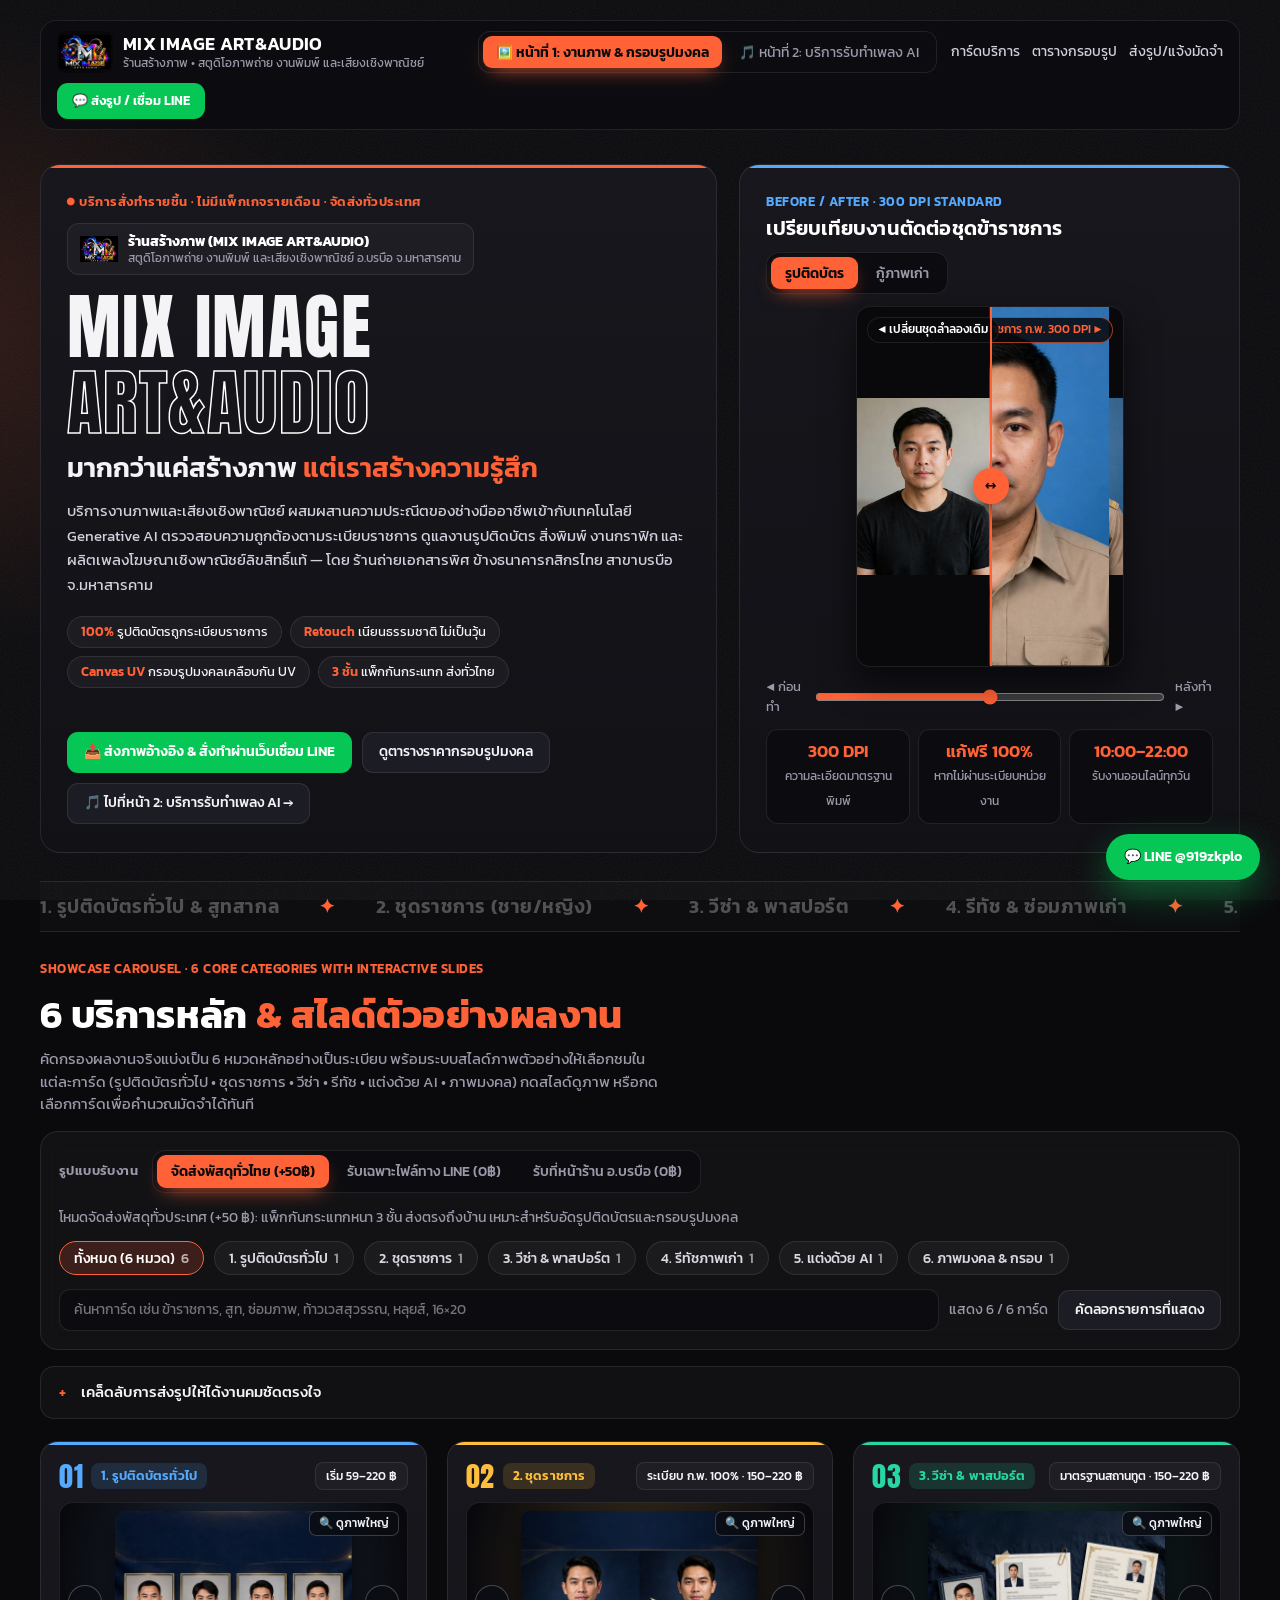
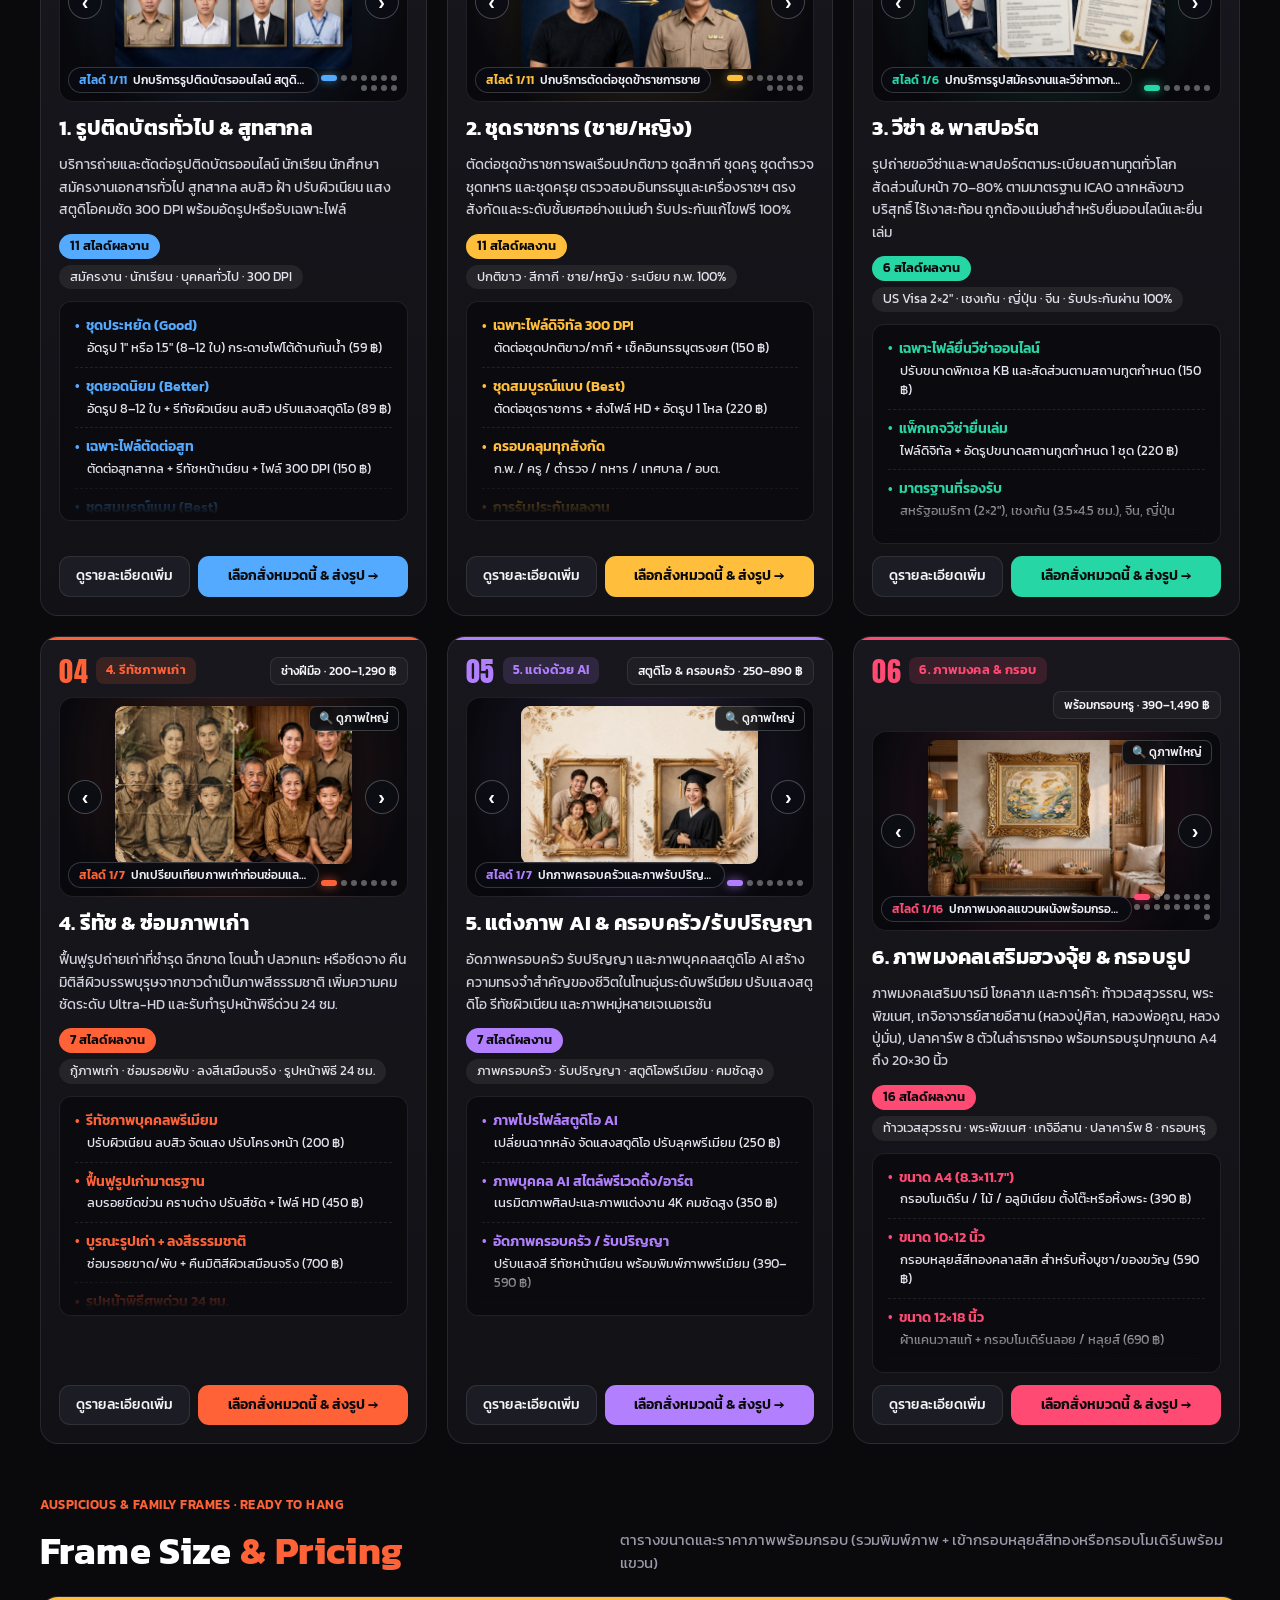
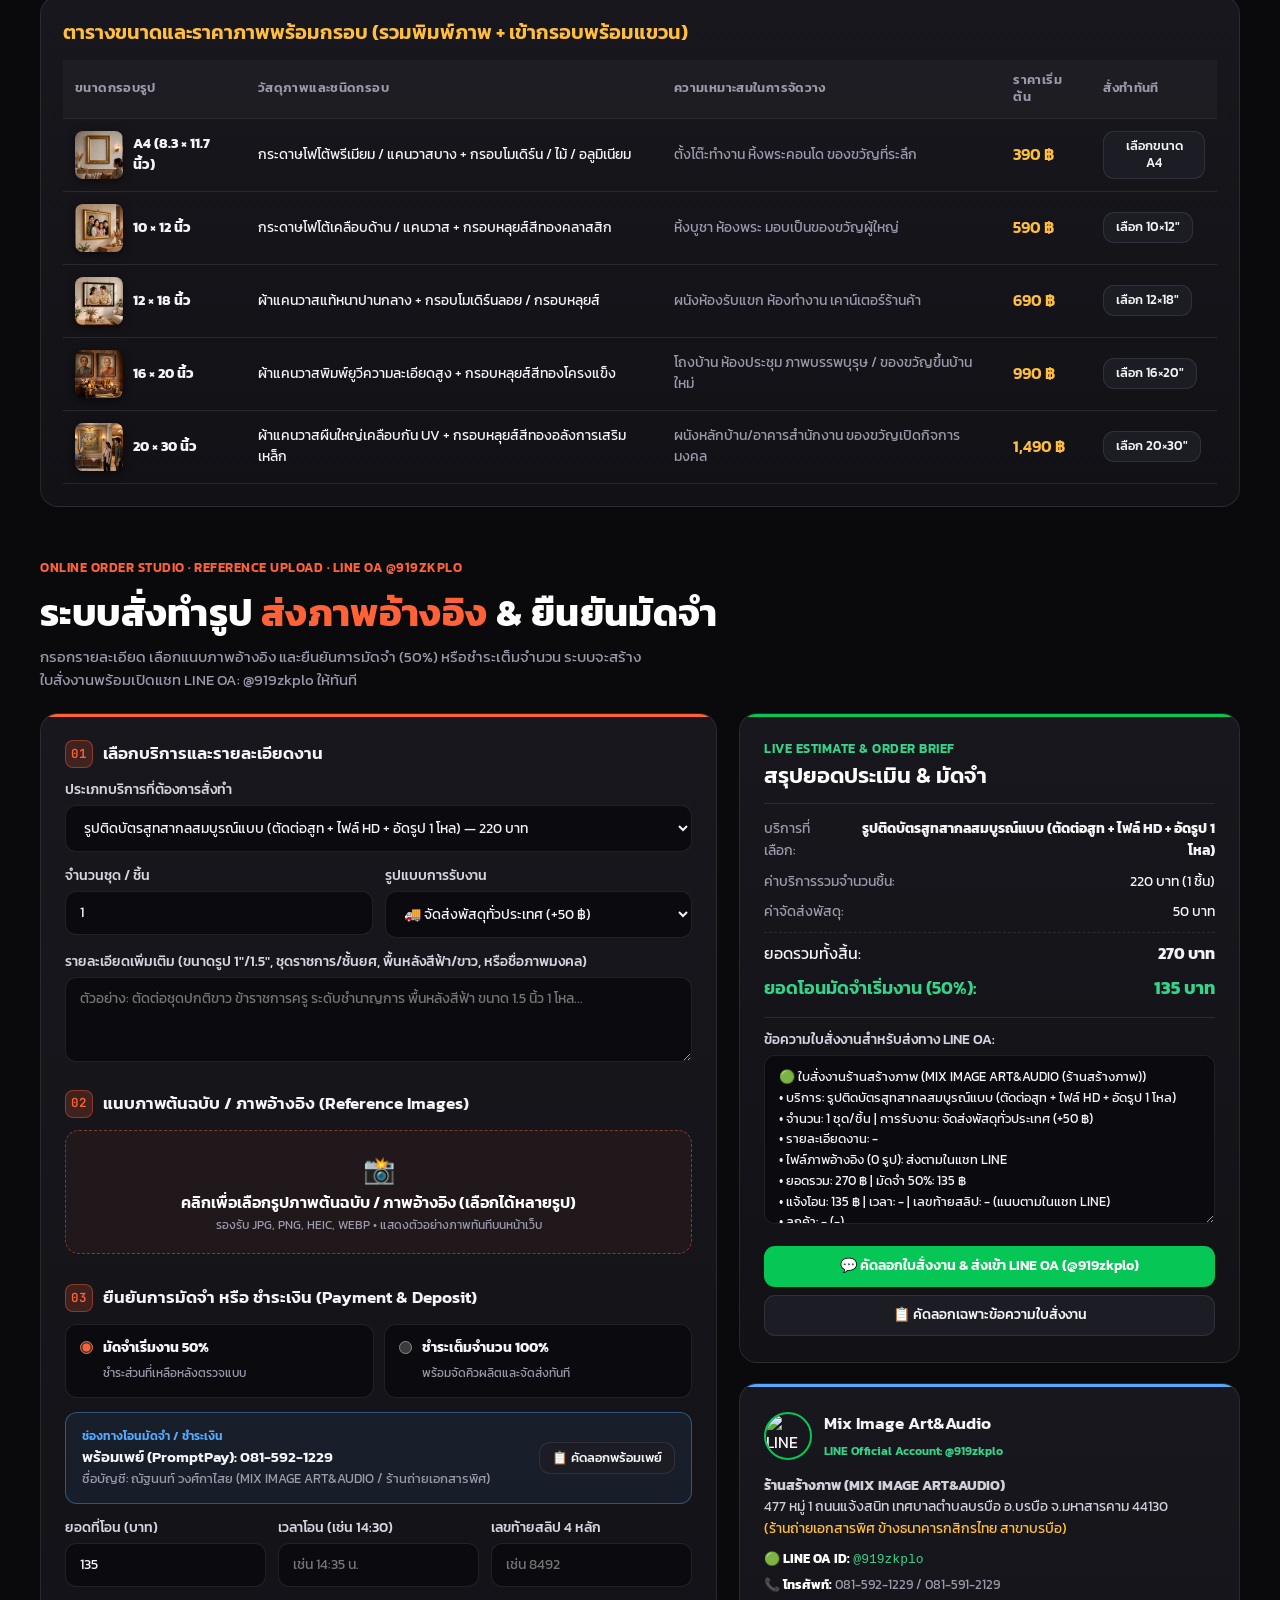
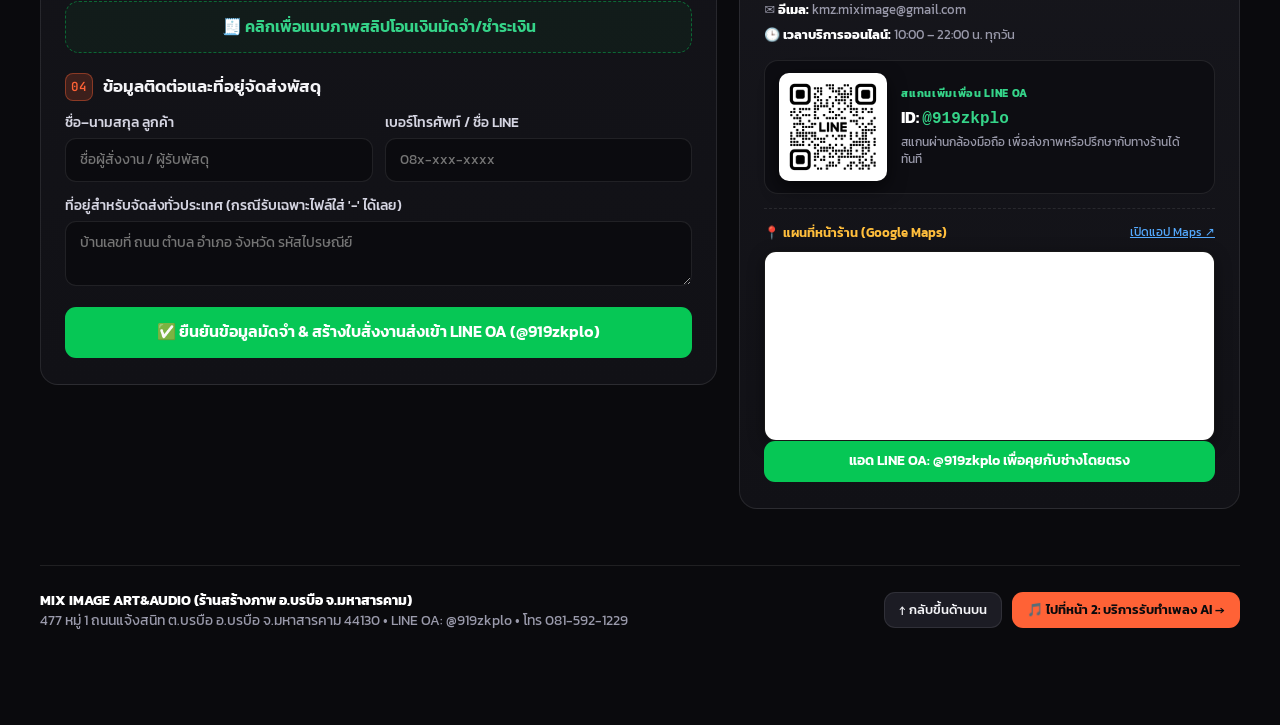
==== commit 196cd0ab: "Fix Thai/English typography, card package text wrapping, and responsive layout on Desktop and Mobile" ====
--- a/image.html
+++ b/image.html
@@ -41,6 +41,9 @@
   color:var(--text);
   line-height:1.6;
   min-height:100vh;
+  overflow-x:hidden;
+  -webkit-font-smoothing:antialiased;
+  text-rendering:optimizeLegibility;
   background:
     radial-gradient(900px 520px at 88% -8%,rgba(150,28,62,.38),transparent 62%),
     radial-gradient(760px 520px at -8% 6%,rgba(255,98,54,.16),transparent 62%),
@@ -59,18 +62,18 @@
   display:flex;flex-wrap:wrap;align-items:center;gap:10px 14px;
   padding:10px 16px;margin-bottom:34px;
   border:1px solid var(--line);border-radius:16px;
-  background:rgba(12,12,16,.84);
+  background:rgba(12,12,16,.88);
   -webkit-backdrop-filter:blur(14px);backdrop-filter:blur(14px);
 }
-.brand{display:flex;align-items:center;gap:10px;margin-right:auto}
-.brand img{width:56px;height:42px;object-fit:contain;border-radius:8px;background:rgba(0,0,0,.35);padding:2px}
-.brand b{display:block;font:400 19px/1 'Anton',sans-serif;letter-spacing:.04em}
-.brand small{display:block;font-size:11.5px;color:var(--muted)}
+.brand{display:flex;align-items:center;gap:10px;margin-right:auto;min-width:0}
+.brand img{width:56px;height:42px;object-fit:contain;border-radius:8px;background:rgba(0,0,0,.35);padding:2px;flex-shrink:0}
+.brand b{display:block;font:600 18px/1.2 'Kanit','Anton',sans-serif;letter-spacing:.02em;color:#fff}
+.brand small{display:block;font-size:12px;line-height:1.35;color:var(--muted)}
 .tabs{display:inline-flex;flex-wrap:wrap;gap:4px;padding:4px;border:1px solid var(--line);border-radius:12px;background:#0c0c10}
-.tabs a{padding:7px 13px;border-radius:9px;font-size:13px;color:var(--muted);transition:.2s}
+.tabs a{padding:7px 13px;border-radius:9px;font-size:13.5px;line-height:1.35;color:var(--muted);transition:.2s}
 .tabs a:hover{color:var(--text)}
 .tabs a[aria-current="page"]{background:rgb(var(--accent));color:#0a0a0d;font-weight:600;box-shadow:0 8px 20px -8px rgba(var(--accent),.9)}
-.nav-links{display:flex;flex-wrap:wrap;gap:12px;font-size:13px;color:#d0d0dc}
+.nav-links{display:flex;flex-wrap:wrap;gap:12px;font-size:13.5px;color:#d0d0dc}
 .nav-links a:hover{color:rgb(var(--accent))}
 
 /* [ANTIGRAVITY ZONE: HERO 2-COLUMN] */
@@ -81,24 +84,24 @@
   background:linear-gradient(180deg,#17171d,#111116);overflow:hidden;
 }
 .hero-box::before{content:"";position:absolute;inset:0 0 auto 0;height:3px;background:rgb(var(--c,var(--accent)))}
-.kicker{margin-bottom:12px;font:500 12px/1.3 'JetBrains Mono',monospace;letter-spacing:.18em;text-transform:uppercase;color:rgb(var(--accent))}
-.shop-chip{display:inline-flex;align-items:center;gap:10px;padding:8px 12px;margin-bottom:14px;border:1px solid var(--line);border-radius:12px;background:rgba(255,255,255,.03);width:fit-content}
-.shop-chip img{width:38px;height:32px;object-fit:contain}
-.shop-chip b{display:block;font-size:13px;color:#fff}
-.shop-chip small{display:block;font-size:11.5px;color:var(--muted)}
-h1{font-family:'Anton','Kanit',sans-serif;font-weight:400;text-transform:uppercase;letter-spacing:.01em;line-height:.96;font-size:clamp(42px,6.5vw,78px)}
+.kicker{margin-bottom:12px;font:600 12.5px/1.45 'Kanit','JetBrains Mono',sans-serif;letter-spacing:.04em;text-transform:uppercase;color:rgb(var(--accent))}
+.shop-chip{display:inline-flex;align-items:center;gap:10px;padding:8px 12px;margin-bottom:14px;border:1px solid var(--line);border-radius:12px;background:rgba(255,255,255,.03);width:fit-content;max-width:100%}
+.shop-chip img{width:38px;height:32px;object-fit:contain;flex-shrink:0}
+.shop-chip b{display:block;font-size:13.5px;line-height:1.35;color:#fff}
+.shop-chip small{display:block;font-size:12px;line-height:1.35;color:var(--muted)}
+h1{font-family:'Anton','Kanit',sans-serif;font-weight:400;text-transform:uppercase;letter-spacing:.02em;line-height:1.05;font-size:clamp(38px,5.8vw,72px)}
 h1 span{color:transparent;-webkit-text-stroke:1.5px #fff}
-.sub-headline{margin-top:10px;font-size:clamp(20px,2.6vw,28px);font-weight:600;line-height:1.25}
+.sub-headline{margin-top:10px;font-size:clamp(20px,2.5vw,27px);font-weight:600;line-height:1.35}
 .sub-headline em{font-style:normal;color:rgb(var(--accent))}
-.lead{margin-top:12px;color:#c9c9d6;font-size:15px}
+.lead{margin-top:12px;color:#d2d2df;font-size:15px;line-height:1.65}
 .pills{display:flex;flex-wrap:wrap;gap:8px;margin-top:18px}
-.pill{padding:6px 13px;border:1px solid var(--line);border-radius:999px;background:rgba(255,255,255,.04);font-size:12.5px}
+.pill{padding:6px 13px;border:1px solid var(--line);border-radius:999px;background:rgba(255,255,255,.04);font-size:13px;line-height:1.4}
 .pill b{color:rgb(var(--accent));font-weight:600}
 .hero-ctas{display:flex;flex-wrap:wrap;gap:10px;margin-top:22px}
 
 /* Before / After Interactive Slider inside Hero Right Card */
 .ba-head{display:flex;justify-content:space-between;align-items:flex-start;gap:10px;flex-wrap:wrap;margin-bottom:12px}
-.ba-head h2{font:400 22px/1.15 'Anton','Kanit',sans-serif;letter-spacing:.02em;text-transform:uppercase}
+.ba-head h2{font:600 20px/1.35 'Kanit',sans-serif;letter-spacing:.01em;color:#fff}
 .ba-wrap{
   position:relative;width:100%;max-width:268px;aspect-ratio:580/780;margin:0 auto;border-radius:14px;overflow:hidden;
   border:1px solid var(--line);background:#09090c;user-select:none;touch-action:pan-y;cursor:ew-resize;
@@ -109,8 +112,8 @@
 .ba-after{clip-path:inset(0 0 0 50%)}
 .ba-tag{
   position:absolute;top:10px;z-index:3;padding:4px 10px;border-radius:999px;
-  background:rgba(10,10,13,.82);border:1px solid var(--line);
-  font:500 11px/1.2 'JetBrains Mono','Kanit',sans-serif;color:#fff;
+  background:rgba(10,10,13,.86);border:1px solid var(--line);
+  font:500 11.5px/1.35 'Kanit','JetBrains Mono',sans-serif;color:#fff;
 }
 .ba-tag.before{left:10px}
 .ba-tag.after{right:10px;border-color:rgba(var(--accent),.6);color:rgb(var(--accent))}
@@ -124,16 +127,16 @@
   display:grid;place-items:center;font-weight:700;font-size:14px;
   box-shadow:0 6px 20px rgba(0,0,0,.6);
 }
-.ba-range{display:flex;align-items:center;gap:10px;margin-top:10px;font-size:12px;color:var(--muted)}
+.ba-range{display:flex;align-items:center;gap:10px;margin-top:10px;font-size:12.5px;color:var(--muted)}
 .ba-range input{width:100%;accent-color:rgb(var(--accent));cursor:pointer}
 .ba-stats{display:grid;grid-template-columns:repeat(3,1fr);gap:8px;margin-top:12px;text-align:center}
 .ba-stat{padding:10px 8px;border:1px solid var(--line);border-radius:12px;background:#0c0c10}
-.ba-stat b{display:block;font:400 20px/1.1 'Anton',sans-serif;color:rgb(var(--accent))}
-.ba-stat span{font-size:11px;color:var(--muted)}
+.ba-stat b{display:block;font:600 17px/1.3 'Kanit','Anton',sans-serif;color:rgb(var(--accent))}
+.ba-stat span{font-size:11.5px;line-height:1.35;color:var(--muted)}
 
 /* [ANTIGRAVITY ZONE: MARQUEE] */
 .marquee{overflow:hidden;margin:28px 0;padding:12px 0;border-block:1px solid var(--line);background:rgba(255,255,255,.02)}
-.track{display:flex;width:max-content;animation:slide 40s linear infinite;font:400 22px/1 'Anton','Kanit',sans-serif;letter-spacing:.08em;text-transform:uppercase;color:rgba(255,255,255,.24)}
+.track{display:flex;width:max-content;animation:slide 40s linear infinite;font:600 19px/1.35 'Kanit','Anton',sans-serif;letter-spacing:.03em;text-transform:uppercase;color:rgba(255,255,255,.28)}
 .track span{white-space:nowrap;padding-right:40px}
 .track span::after{content:"\2726";margin-left:40px;color:rgb(var(--accent))}
 @keyframes slide{to{transform:translateX(-50%)}}
@@ -141,29 +144,29 @@
 /* [ANTIGRAVITY ZONE: SECTION HEADERS] */
 .sec{margin-top:52px;scroll-margin-top:88px}
 .sec-head{display:flex;flex-wrap:wrap;align-items:flex-end;justify-content:space-between;gap:10px 20px;margin-bottom:16px}
-.sec-head h2{font:400 clamp(28px,4.5vw,46px)/1 'Anton','Kanit',sans-serif;text-transform:uppercase;letter-spacing:.02em}
-.sec-head h2 span{color:transparent;-webkit-text-stroke:1.2px #fff}
-.sec-head p{color:var(--muted);font-size:14px;max-width:620px}
+.sec-head h2{font:700 clamp(24px,3.6vw,38px)/1.25 'Kanit',sans-serif;letter-spacing:.01em;color:#fff}
+.sec-head h2 span{color:rgb(var(--accent));-webkit-text-stroke:0}
+.sec-head p{color:var(--muted);font-size:14.5px;line-height:1.55;max-width:620px}
 
 /* [ANTIGRAVITY ZONE: STREET EDITORIAL TOOLBAR & FILTERS] */
 .bar{display:grid;gap:14px;padding:18px;border:1px solid var(--line);border-radius:18px;background:rgba(255,255,255,.035);-webkit-backdrop-filter:blur(10px);backdrop-filter:blur(10px)}
 .row{display:flex;flex-wrap:wrap;align-items:center;gap:10px}
-.lbl{margin-right:4px;font:500 12px/1 'JetBrains Mono',monospace;letter-spacing:.16em;text-transform:uppercase;color:var(--muted)}
+.lbl{margin-right:4px;font:600 13px/1.4 'Kanit','JetBrains Mono',sans-serif;letter-spacing:.03em;color:var(--muted)}
 .seg{display:inline-flex;flex-wrap:wrap;gap:4px;padding:4px;border:1px solid var(--line);border-radius:13px;background:#0c0c10}
-.seg button{font:500 13.5px 'Kanit',sans-serif;color:var(--muted);background:transparent;border:0;border-radius:9px;padding:7px 14px;cursor:pointer;transition:.2s}
+.seg button{font:500 13.5px/1.35 'Kanit',sans-serif;color:var(--muted);background:transparent;border:0;border-radius:9px;padding:7px 14px;cursor:pointer;transition:.2s}
 .seg button:hover{color:var(--text)}
 .seg button[aria-pressed="true"]{background:rgb(var(--accent));color:#0a0a0d;font-weight:600;box-shadow:0 8px 20px -8px rgba(var(--accent),.9)}
-.note{font-size:13px;color:var(--muted)}
-.fchip{font:400 13px 'Kanit',sans-serif;color:#d9d9e2;background:rgba(255,255,255,.04);border:1px solid var(--line);border-radius:999px;padding:7px 14px;cursor:pointer;transition:.2s}
-.fchip i{font-style:normal;opacity:.55;margin-left:6px}
+.note{font-size:13.5px;line-height:1.5;color:var(--muted)}
+.fchip{font:500 13.5px/1.35 'Kanit',sans-serif;color:#d9d9e2;background:rgba(255,255,255,.04);border:1px solid var(--line);border-radius:999px;padding:7px 14px;cursor:pointer;transition:.2s}
+.fchip i{font-style:normal;opacity:.65;margin-left:6px}
 .fchip:hover{border-color:rgba(var(--c),.7)}
 .fchip[aria-pressed="true"]{background:rgba(var(--c),.18);border-color:rgb(var(--c));color:#fff}
-input[type=search]{flex:1 1 220px;min-width:0;padding:10px 14px;border:1px solid var(--line);border-radius:11px;background:#0c0c10;color:var(--text);font:400 14px 'Kanit',sans-serif;outline:0}
+input[type=search]{flex:1 1 220px;min-width:0;padding:10px 14px;border:1px solid var(--line);border-radius:11px;background:#0c0c10;color:var(--text);font:400 14px/1.4 'Kanit',sans-serif;outline:0}
 input[type=search]:focus{border-color:rgb(var(--accent))}
-.count{font-size:13px;color:var(--muted)}
+.count{font-size:13.5px;color:var(--muted)}
 
 /* Buttons */
-.btn{display:inline-flex;align-items:center;justify-content:center;gap:6px;font:500 14px 'Kanit',sans-serif;color:var(--text);background:#1c1c24;border:1px solid var(--line);border-radius:11px;padding:10px 16px;cursor:pointer;transition:.2s}
+.btn{display:inline-flex;align-items:center;justify-content:center;gap:6px;font:500 14px/1.35 'Kanit',sans-serif;color:var(--text);background:#1c1c24;border:1px solid var(--line);border-radius:11px;padding:10px 16px;cursor:pointer;transition:.2s;text-align:center}
 .btn:hover{border-color:rgba(255,255,255,.3)}
 .btn.primary{flex:1;background:rgb(var(--c,var(--accent)));border-color:transparent;color:#0a0a0d;font-weight:600}
 .btn.primary:hover{filter:brightness(1.08);transform:translateY(-1px)}
@@ -175,29 +178,29 @@
 
 /* Tips */
 .tips{margin-top:16px;border:1px solid var(--line);border-radius:14px;background:rgba(255,255,255,.03)}
-.tips summary{cursor:pointer;padding:14px 18px;font-weight:500;list-style:none}
+.tips summary{cursor:pointer;padding:14px 18px;font-weight:500;font-size:14.5px;list-style:none}
 .tips summary::-webkit-details-marker{display:none}
 .tips summary::before{content:"+";display:inline-block;width:22px;color:rgb(var(--accent));font-weight:600}
 .tips[open] summary::before{content:"\2013"}
-.tips ol{padding:0 22px 18px 44px;color:#cfcfda;font-size:14px}
+.tips ol{padding:0 22px 18px 44px;color:#cfcfda;font-size:14px;line-height:1.6}
 .tips li{margin:4px 0}
 
 /* [ANTIGRAVITY ZONE: STREET EDITORIAL CARDS (.grid > .card)] */
-.grid{display:grid;grid-template-columns:repeat(auto-fill,minmax(min(300px,100%),1fr));gap:18px;margin-top:22px}
+.grid{display:grid;grid-template-columns:repeat(auto-fill,minmax(min(340px,100%),1fr));gap:20px;margin-top:22px}
 .card{
-  position:relative;display:flex;flex-direction:column;gap:10px;
-  padding:18px 18px 16px;border:1px solid var(--line);border-radius:18px;
+  position:relative;display:flex;flex-direction:column;gap:12px;
+  padding:20px 18px 18px;border:1px solid var(--line);border-radius:18px;
   background:linear-gradient(180deg,#17171d,#111116);overflow:hidden;
   transition:transform .25s,border-color .25s,box-shadow .25s;
 }
 .card::before{content:"";position:absolute;inset:0 0 auto 0;height:3px;background:rgb(var(--c))}
 .card:hover{transform:translateY(-3px);border-color:rgba(var(--c),.55);box-shadow:0 18px 44px -22px rgba(var(--c),.75)}
-.top{display:flex;align-items:center;flex-wrap:wrap;gap:8px}
-.num{font:400 28px/1 'Anton',sans-serif;letter-spacing:.02em;color:rgb(var(--c))}
-.tag{padding:5px 8px;border-radius:7px;background:rgba(var(--c),.14);color:rgb(var(--c));font:500 11px/1 'JetBrains Mono',monospace;letter-spacing:.08em;text-transform:uppercase}
-.ratio{margin-left:auto;padding:5px 8px;border:1px solid var(--line);border-radius:7px;color:#fff;font:500 11.5px/1 'JetBrains Mono',monospace}
+.top{display:flex;align-items:center;flex-wrap:wrap;gap:6px 8px}
+.num{font:400 28px/1 'Anton',sans-serif;letter-spacing:.02em;color:rgb(var(--c));flex-shrink:0}
+.tag{padding:5px 10px;border-radius:8px;background:rgba(var(--c),.15);color:rgb(var(--c));font:600 12.5px/1.35 'Kanit',sans-serif;letter-spacing:.01em}
+.ratio{margin-left:auto;padding:5px 10px;border:1px solid var(--line);border-radius:8px;background:rgba(255,255,255,.03);color:#f4f4f7;font:500 12px/1.35 'Kanit','JetBrains Mono',sans-serif}
 .thumb{
-  position:relative;height:176px;padding:8px;display:flex;align-items:center;justify-content:center;
+  position:relative;height:184px;padding:8px;display:flex;align-items:center;justify-content:center;
   border-radius:12px;overflow:hidden;border:1px solid var(--line);
   background:radial-gradient(circle at 50% 35%,rgba(var(--c),.15),#09090d 80%);cursor:zoom-in;
 }
@@ -208,23 +211,25 @@
   display:block;margin:auto;transition:transform .3s ease;
 }
 .card:hover .thumb img{transform:scale(1.03)}
-.card h3{font:400 24px/1.15 'Anton','Kanit',sans-serif;letter-spacing:.02em;text-transform:uppercase}
-.th{font-size:14px;color:#c9c9d4}
+.card h3{font:700 21px/1.35 'Kanit',sans-serif;letter-spacing:.01em;color:#fff}
+.th{font-size:14px;line-height:1.6;color:#d0d0dc}
 .meta{display:flex;flex-wrap:wrap;gap:6px}
-.meta span{padding:3px 11px;border-radius:999px;background:rgba(255,255,255,.07);color:#d9d9e2;font-size:12px}
+.meta span{padding:4px 11px;border-radius:999px;background:rgba(255,255,255,.07);color:#e2e2ec;font-size:12.5px;line-height:1.35}
 .meta span.sample{background:rgb(var(--c));color:#0a0a0d;font-weight:600}
 .prompt{
-  position:relative;max-height:178px;overflow:hidden;padding:14px 14px 8px;
-  border:1px solid var(--line);border-radius:12px;background:#0b0b0f;color:#d3d3dd;
-  font:400 12.5px/1.65 'JetBrains Mono','Kanit',monospace;transition:max-height .35s ease;
-}
-.prompt::after{content:"";position:absolute;left:0;right:0;bottom:0;height:56px;background:linear-gradient(to bottom,transparent,#0b0b0f 88%);pointer-events:none;transition:opacity .25s}
+  position:relative;max-height:220px;overflow:hidden;padding:14px 15px 12px;
+  border:1px solid var(--line);border-radius:12px;background:#0b0b0f;color:#e0e0ea;
+  font:400 13.5px/1.55 'Kanit',sans-serif;transition:max-height .35s ease;
+}
+.prompt::after{content:"";position:absolute;left:0;right:0;bottom:0;height:52px;background:linear-gradient(to bottom,transparent,#0b0b0f 90%);pointer-events:none;transition:opacity .25s}
 .prompt.open,.prompt.short{max-height:1500px}
 .prompt.open::after,.prompt.short::after{opacity:0;display:none}
-.ln{display:flex;justify-content:space-between;gap:10px;margin-bottom:8px;padding-bottom:8px;border-bottom:1px dashed rgba(255,255,255,.08);word-break:break-word}
+.ln{display:flex;flex-direction:column;gap:3px;margin-bottom:9px;padding-bottom:9px;border-bottom:1px dashed rgba(255,255,255,.09);word-break:break-word}
 .ln:last-child{border-bottom:0;margin-bottom:0;padding-bottom:0}
-.ln b{margin-right:6px;font-weight:600;letter-spacing:.03em;color:rgb(var(--c));white-space:nowrap}
-.actions{display:flex;gap:10px;margin-top:auto}
+.ln span{font-weight:600;font-size:13.5px;line-height:1.4;color:rgb(var(--c));display:flex;align-items:center;gap:6px}
+.ln span::before{content:"•";color:rgb(var(--c));font-size:14px;line-height:1}
+.ln b{font-weight:400;font-size:13px;line-height:1.5;color:#e4e4ef;white-space:normal;padding-left:12px}
+.actions{display:flex;flex-wrap:wrap;gap:8px;margin-top:auto}
 
 
 /* [ANTIGRAVITY ZONE: CARD SLIDER SYSTEM] */
@@ -316,21 +321,22 @@
   z-index: 4;
   padding: 4px 10px;
   border-radius: 999px;
-  background: rgba(10, 12, 18, .88);
+  background: rgba(10, 12, 18, .9);
   border: 1px solid rgba(255, 255, 255, .18);
-  font: 500 11.5px/1.3 'JetBrains Mono', 'Kanit', sans-serif;
-  color: #e6e6ee;
+  font: 500 12px/1.35 'Kanit', 'JetBrains Mono', sans-serif;
+  color: #f0f0f8;
   backdrop-filter: blur(8px);
   -webkit-backdrop-filter: blur(8px);
   display: flex;
   align-items: center;
   gap: 6px;
-  max-width: calc(100% - 90px);
+  max-width: calc(100% - 96px);
   white-space: nowrap;
   overflow: hidden;
   text-overflow: ellipsis;
 }
-.card-slider .slide-badge b { color: rgb(var(--c)); font-weight: 700; }
+.card-slider .slide-badge b { color: rgb(var(--c)); font-weight: 600; flex-shrink: 0; }
+.card-slider .slide-badge .badge-title { overflow: hidden; text-overflow: ellipsis; white-space: nowrap; }
 .card-slider .slide-dots {
   position: absolute;
   bottom: 10px;
@@ -338,11 +344,14 @@
   z-index: 4;
   display: flex;
   align-items: center;
-  gap: 5px;
+  gap: 4px;
+  max-width: 84px;
+  flex-wrap: wrap;
+  justify-content: flex-end;
 }
 .card-slider .slide-dot {
-  width: 7px;
-  height: 7px;
+  width: 6px;
+  height: 6px;
   border-radius: 999px;
   border: none;
   padding: 0;
@@ -351,7 +360,7 @@
   transition: all .25s ease;
 }
 .card-slider .slide-dot.active {
-  width: 18px;
+  width: 16px;
   background: rgb(var(--c));
   box-shadow: 0 0 10px rgba(var(--c), .7);
 }
@@ -360,13 +369,12 @@
   top: 8px;
   right: 8px;
   z-index: 5;
-  padding: 3px 8px;
-  border-radius: 6px;
-  background: rgba(10, 12, 18, .82);
+  padding: 4px 9px;
+  border-radius: 7px;
+  background: rgba(10, 12, 18, .85);
   border: 1px solid rgba(255, 255, 255, .2);
   color: #f0f0f5;
-  font-size: 11px;
-  font-weight: 500;
+  font: 500 11.5px/1.3 'Kanit', sans-serif;
   cursor: pointer;
   display: flex;
   align-items: center;
@@ -386,11 +394,11 @@
   background:linear-gradient(180deg,#17171d,#111116);overflow-x:auto;position:relative;
 }
 .table-card::before{content:"";position:absolute;inset:0 0 auto 0;height:3px;background:rgb(var(--gold))}
-.table-card h3{font:400 22px/1.2 'Anton','Kanit',sans-serif;margin-bottom:14px;color:rgb(var(--gold))}
-table.ftable{width:100%;border-collapse:collapse;font-size:13.5px;min-width:640px}
-.ftable th,.ftable td{padding:12px 12px;text-align:left;border-bottom:1px solid var(--line)}
-.ftable th{font:500 11.5px/1 'JetBrains Mono',monospace;text-transform:uppercase;letter-spacing:.1em;color:var(--muted);background:rgba(255,255,255,.03)}
-.ftable td.price{font:600 15px 'JetBrains Mono',monospace;color:rgb(var(--gold));white-space:nowrap}
+.table-card h3{font:600 20px/1.35 'Kanit',sans-serif;margin-bottom:14px;color:rgb(var(--gold))}
+table.ftable{width:100%;border-collapse:collapse;font-size:14px;min-width:640px}
+.ftable th,.ftable td{padding:12px 12px;text-align:left;border-bottom:1px solid var(--line);line-height:1.45}
+.ftable th{font:600 12.5px/1.35 'Kanit','JetBrains Mono',sans-serif;letter-spacing:.03em;color:var(--muted);background:rgba(255,255,255,.03)}
+.ftable td.price{font:600 15.5px/1.3 'Kanit','JetBrains Mono',sans-serif;color:rgb(var(--gold));white-space:nowrap}
 
 /* [ANTIGRAVITY ZONE: INTERACTIVE ORDER STUDIO & DEPOSIT CALCULATOR] */
 .order-grid{display:grid;grid-template-columns:1.15fr .85fr;gap:22px;align-items:start;margin-top:22px}
@@ -399,18 +407,18 @@
   background:linear-gradient(180deg,#17171d,#111116);overflow:hidden;
 }
 .form-card::before{content:"";position:absolute;inset:0 0 auto 0;height:3px;background:rgb(var(--c,var(--accent)))}
-.step-title{display:flex;align-items:center;gap:10px;font-size:17px;font-weight:600;margin:20px 0 12px}
+.step-title{display:flex;align-items:center;gap:10px;font-size:17px;line-height:1.4;font-weight:600;margin:20px 0 12px}
 .step-title:first-child{margin-top:0}
 .step-num{
-  width:26px;height:26px;border-radius:7px;background:rgba(var(--accent),.18);
-  color:rgb(var(--accent));font:500 12px/1 'JetBrains Mono',monospace;
-  display:inline-grid;place-items:center;border:1px solid rgba(var(--accent),.4);
+  width:28px;height:28px;border-radius:8px;background:rgba(var(--accent),.18);
+  color:rgb(var(--accent));font:600 12.5px/1 'JetBrains Mono','Kanit',sans-serif;
+  display:inline-grid;place-items:center;border:1px solid rgba(var(--accent),.4);flex-shrink:0;
 }
 .fgroup{margin-bottom:14px}
-.flabel{display:block;font-size:13px;color:#d5d5e2;margin-bottom:6px;font-weight:500}
+.flabel{display:block;font-size:13.5px;line-height:1.4;color:#d5d5e2;margin-bottom:6px;font-weight:500}
 .finput{
   width:100%;padding:11px 14px;border:1px solid var(--line);border-radius:11px;
-  background:#0b0b0f;color:var(--text);font:400 14px 'Kanit',sans-serif;outline:0;
+  background:#0b0b0f;color:var(--text);font:400 14px/1.45 'Kanit',sans-serif;outline:0;
 }
 .finput:focus{border-color:rgb(var(--accent))}
 .fgrid-2{display:grid;grid-template-columns:1fr 1fr;gap:12px}
@@ -421,7 +429,7 @@
 }
 .dropzone:hover{border-color:rgb(var(--accent));background:rgba(var(--accent),.1)}
 .preview-list{display:grid;grid-template-columns:repeat(auto-fill,minmax(96px,1fr));gap:10px;margin-top:10px}
-.pitem{padding:6px;border:1px solid var(--line);border-radius:10px;background:#0b0b0f;font-size:11px;color:var(--muted);text-align:center}
+.pitem{padding:6px;border:1px solid var(--line);border-radius:10px;background:#0b0b0f;font-size:11.5px;color:var(--muted);text-align:center}
 .pitem img{width:100%;aspect-ratio:1;object-fit:cover;border-radius:6px;margin-bottom:4px}
 .pay-toggle{display:grid;grid-template-columns:1fr 1fr;gap:10px;margin-bottom:14px}
 .pay-opt{
@@ -435,24 +443,62 @@
   border-radius:12px;background:rgba(var(--cyan),.08);
 }
 .sum-rows{display:grid;gap:8px;padding:14px 0;margin:12px 0;border-block:1px solid var(--line);font-size:14px}
-.sum-row{display:flex;justify-content:space-between;gap:10px}
+.sum-row{display:flex;justify-content:space-between;gap:10px;align-items:baseline}
 .sum-row.total{font-size:16px;padding-top:8px;border-top:1px dashed var(--line)}
 .sum-row.paynow{font-size:18px;color:#35d489;font-weight:600}
 .oa-head{display:flex;align-items:center;gap:12px;margin-bottom:12px}
-.oa-head img{width:48px;height:48px;border-radius:50%;border:2px solid rgb(var(--lineg));object-fit:cover}
+.oa-head img{width:48px;height:48px;border-radius:50%;border:2px solid rgb(var(--lineg));object-fit:cover;flex-shrink:0}
 
 .empty{margin-top:40px;text-align:center;color:var(--muted)}
-.foot{margin-top:56px;padding-top:24px;border-top:1px solid var(--line);display:flex;flex-wrap:wrap;justify-content:space-between;gap:14px;color:var(--muted);font-size:13px}
+.foot{margin-top:56px;padding-top:24px;border-top:1px solid var(--line);display:flex;flex-wrap:wrap;justify-content:space-between;gap:14px;color:var(--muted);font-size:13.5px;line-height:1.5}
 .toast{position:fixed;left:50%;bottom:28px;z-index:80;max-width:calc(100% - 32px);padding:12px 22px;border-radius:999px;background:#fff;color:#0a0a0d;font-weight:500;font-size:14px;box-shadow:0 14px 40px rgba(0,0,0,.55);opacity:0;pointer-events:none;transform:translate(-50%,20px);transition:.3s}
 .toast.show{opacity:1;transform:translate(-50%,0)}
-.fab{position:fixed;right:20px;bottom:20px;z-index:50;padding:12px 18px;border-radius:999px;background:rgb(var(--lineg));color:#fff;font-weight:600;box-shadow:0 14px 34px rgba(var(--lineg),.4)}
+.fab{position:fixed;right:20px;bottom:20px;z-index:50;padding:12px 18px;border-radius:999px;background:rgb(var(--lineg));color:#fff;font-weight:600;font-size:14px;box-shadow:0 14px 34px rgba(var(--lineg),.4)}
 .lightbox{position:fixed;inset:0;z-index:90;display:grid;place-items:center;padding:24px;background:rgba(0,0,0,.88)}
 .lightbox img{max-width:min(980px,100%);max-height:80vh;border-radius:14px;border:1px solid var(--line)}
-.lightbox p{margin-top:12px;text-align:center;color:#ddd;font-size:14px}
+.lightbox p{margin-top:12px;text-align:center;color:#ddd;font-size:14.5px;line-height:1.5}
 .lightbox button{position:absolute;top:18px;right:18px}
 
-@media (max-width:960px){.hero-grid,.order-grid{grid-template-columns:1fr}.nav-links{display:none}}
-@media (max-width:560px){.wrap{padding:14px 14px 90px}.card,.hero-box,.form-card{padding:18px 16px}.fgrid-2,.fgrid-3,.pay-toggle{grid-template-columns:1fr}#copyAll{margin-left:0;width:100%}}
+/* [ANTIGRAVITY ZONE: RESPONSIVE DESKTOP / TABLET / MOBILE] */
+@media (max-width:1024px){
+  .hero-grid,.order-grid{grid-template-columns:1fr}
+  .nav-links{display:none}
+}
+@media (max-width:768px){
+  .wrap{padding:14px 14px 92px}
+  .nav{top:8px;padding:10px 12px;margin-bottom:22px;gap:8px}
+  .brand{width:100%;margin-right:0}
+  .tabs{width:100%;display:grid;grid-template-columns:1fr 1fr}
+  .tabs a{text-align:center;padding:8px 8px;font-size:12.5px}
+  .nav > .btn.line{width:100%}
+  .hero-box,.form-card,.table-card{padding:20px 16px;border-radius:16px}
+  h1{font-size:clamp(32px,9vw,48px)}
+  .sub-headline{font-size:clamp(18px,4.8vw,22px)}
+  .lead{font-size:14px}
+  .grid{grid-template-columns:1fr;gap:16px}
+  .card{padding:16px 15px}
+  .card h3{font-size:19.5px}
+  .card-slider{height:215px}
+  .ba-stats{grid-template-columns:1fr 1fr 1fr;gap:6px}
+  .ba-stat b{font-size:15px}
+  .ba-stat span{font-size:11px}
+}
+@media (max-width:520px){
+  .fgrid-2,.fgrid-3,.pay-toggle{grid-template-columns:1fr}
+  .tabs{grid-template-columns:1fr}
+  .hero-ctas .btn{width:100%}
+  .seg{width:100%;display:grid;grid-template-columns:1fr}
+  .seg button{width:100%;text-align:center}
+  #baSwitch{display:inline-flex;width:auto}
+  #baSwitch button{width:auto}
+  #copyAll{margin-left:0;width:100%}
+  .actions{flex-direction:column}
+  .actions .btn{width:100%}
+  .line-qr-wrap{flex-direction:column;text-align:center}
+  .foot{flex-direction:column;text-align:center}
+  .foot > div{width:100%;justify-content:center}
+  .fab{right:14px;bottom:14px;padding:10px 15px;font-size:13px}
+}
 @media (prefers-reduced-motion:reduce){.track{animation:none}html{scroll-behavior:auto}}
 </style>
 </head>
@@ -554,7 +600,7 @@
   <!-- ================= MARQUEE ================= -->
   <div class="marquee" aria-hidden="true"><div class="track" id="track"></div></div>
 
-  <!-- ================= STREET EDITORIAL TOOLBAR & ALL 20 CARDS ================= -->
+  <!-- ================= STREET EDITORIAL TOOLBAR & 6 CORE CARDS ================= -->
   <section class="sec" id="catalog" style="margin-top:0">
     <div class="sec-head">
       <div>
@@ -562,10 +608,6 @@
         <h2>6 บริการหลัก <span>&amp; สไลด์ตัวอย่างผลงาน</span></h2>
       </div>
       <p>คัดกรองผลงานจริงแบ่งเป็น 6 หมวดหลักอย่างเป็นระเบียบ พร้อมระบบสไลด์ภาพตัวอย่างให้เลือกชมในแต่ละการ์ด (รูปติดบัตรทั่วไป • ชุดราชการ • วีซ่า • รีทัช • แต่งด้วย AI • ภาพมงคล) กดสไลด์ดูภาพ หรือกดเลือกการ์ดเพื่อคำนวณมัดจำได้ทันที</p>
-    </div>
-        <h2>Service &amp; <span>Portfolio</span> Cards</h2>
-      </div>
-      <p>รวมการ์ดทั้งหมดจากหน้าต้นฉบับ (บริการหลัก 3 หมวด • แคตตาล็อกภาพมงคล 4 หมวด • ขนาดกรอบรูป 5 ขนาด • ตัวอย่างผลงานจริง 8 ชิ้น) กดเลือกการ์ดเพื่อส่งเข้าฟอร์มคำนวณมัดจำด้านล่างได้ทันที</p>
     </div>
 
     <div class="bar" aria-label="ตัวเลือกการกรองการ์ด">
@@ -779,7 +821,7 @@
       <div style="display:grid;gap:20px;position:sticky;top:88px">
         <div class="form-card" style="--c:6,199,85">
           <div class="kicker" style="color:#35d489;margin-bottom:4px">Live Estimate &amp; Order Brief</div>
-          <h3 style="font:400 24px/1.1 'Anton','Kanit',sans-serif">สรุปยอดประเมิน &amp; มัดจำ</h3>
+          <h3 style="font:600 22px/1.3 'Kanit',sans-serif;color:#fff">สรุปยอดประเมิน &amp; มัดจำ</h3>
           <div class="sum-rows">
             <div class="sum-row"><span style="color:var(--muted)">บริการที่เลือก:</span><strong id="summaryServiceName" style="text-align:right">รูปติดบัตรชุดสมบูรณ์แบบ (Best)</strong></div>
             <div class="sum-row"><span style="color:var(--muted)">ค่าบริการรวมจำนวนชิ้น:</span><span id="summaryBaseCost">220 บาท</span></div>
@@ -789,7 +831,7 @@
           </div>
           <div class="fgroup">
             <label class="flabel" for="generatedOrderText">ข้อความใบสั่งงานสำหรับส่งทาง LINE OA:</label>
-            <textarea id="generatedOrderText" class="finput" rows="7" readonly style="font:400 12px/1.6 'JetBrains Mono','Kanit',monospace"></textarea>
+            <textarea id="generatedOrderText" class="finput" rows="7" readonly style="font:400 13px/1.6 'Kanit','JetBrains Mono',sans-serif"></textarea>
           </div>
           <div style="display:grid;gap:8px">
             <button type="button" class="btn line" id="sendOrderLineBtn">💬 คัดลอกใบสั่งงาน &amp; ส่งเข้า LINE OA (@919zkplo)</button>
@@ -1437,29 +1479,12 @@
   $('q').addEventListener('input', e => { state.q = e.target.value; render(); });
 
   $('grid').addEventListener('click', e => {
-
     const selBtn = e.target.closest('.select-card');
     if (selBtn) {
       const cardId = Number(selBtn.dataset.id);
-      const cardPrice = Number(selBtn.dataset.price);
-      const cardName = selBtn.dataset.name;
-      
-      const sel = $('serviceSelect');
-      let matched = false;
-      for (let i = 0; i < sel.options.length; i++) {
-        if (Number(sel.options[i].value) === cardPrice) {
-          sel.selectedIndex = i;
-          matched = true;
-          break;
-        }
-      }
-      if (!matched && cardPrice) {
-        sel.value = String(cardPrice);
-      }
-      $('orderNotes').value = `สั่งทำหมวด: ${cardName} (จากการ์ดที่ ${cardId})`;
-      recalc();
-      toast(`เลือกหมวด "${cardName}" เรียบร้อย เลื่อนลงไปกรอกข้อมูลได้เลย`);
-      $('order-studio').scrollIntoView({ behavior: 'smooth' });
+      const cardPrice = Number(selBtn.dataset.price) || 220;
+      const cardName = selBtn.dataset.name || '';
+      selectCardToOrder(cardPrice, `สั่งทำหมวด: ${cardName} (การ์ดที่ ${cardId})`);
       return;
     }
 
@@ -1470,12 +1495,10 @@
       $('lbImg').src = src(p.img); $('lbImg').alt = p.en;
       $('lbCap').textContent = `${p.en} — ${p.th}`;
       $('lightbox').hidden = false;
-    } else if (e.target.closest('.select-card')) {
-      selectCardToOrder(p.selectPrice || 220, `${p.en} (${p.ratio})`);
     } else if (e.target.closest('.more')) {
       const btn = e.target.closest('.more');
       const open = card.querySelector('.prompt').classList.toggle('open');
-      btn.textContent = open ? 'ย่อ' : 'ดูทั้งหมด';
+      btn.textContent = open ? 'ย่อรายละเอียด' : 'ดูรายละเอียดเพิ่ม';
     }
   });
 
